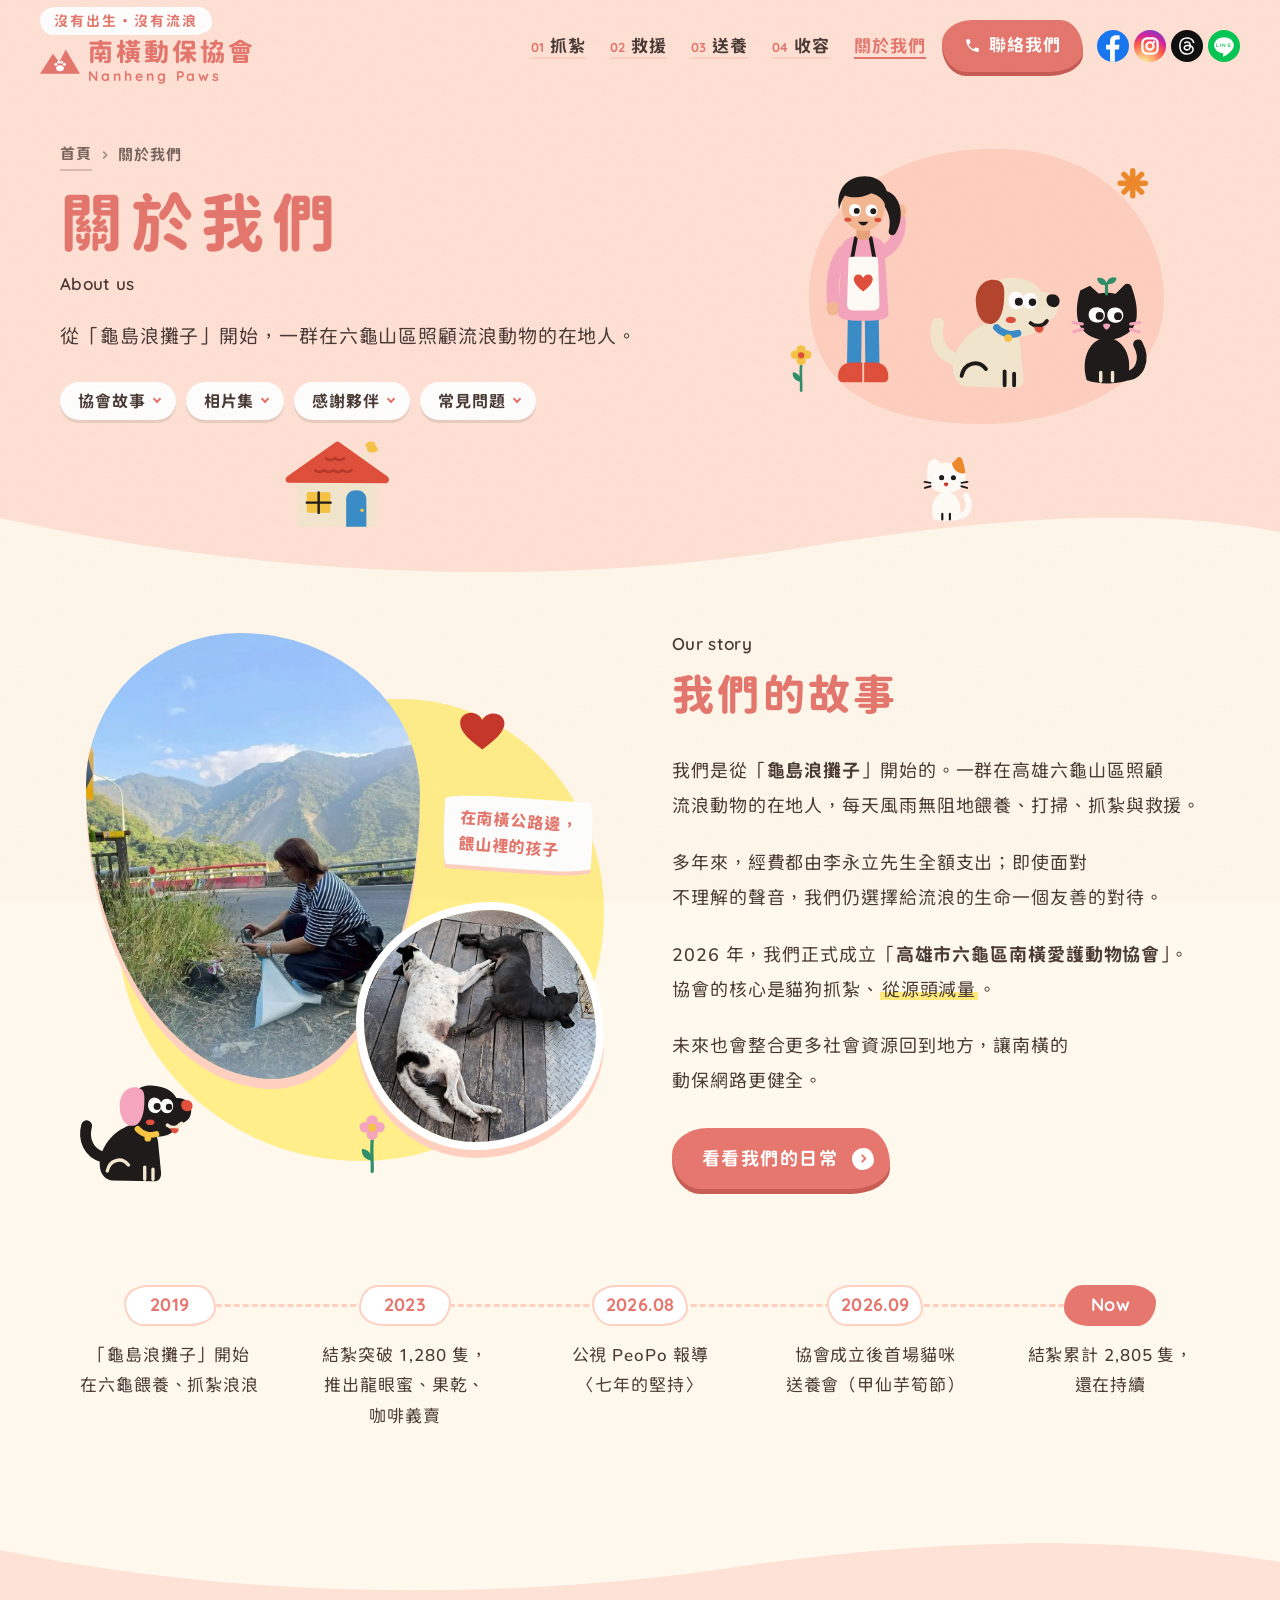
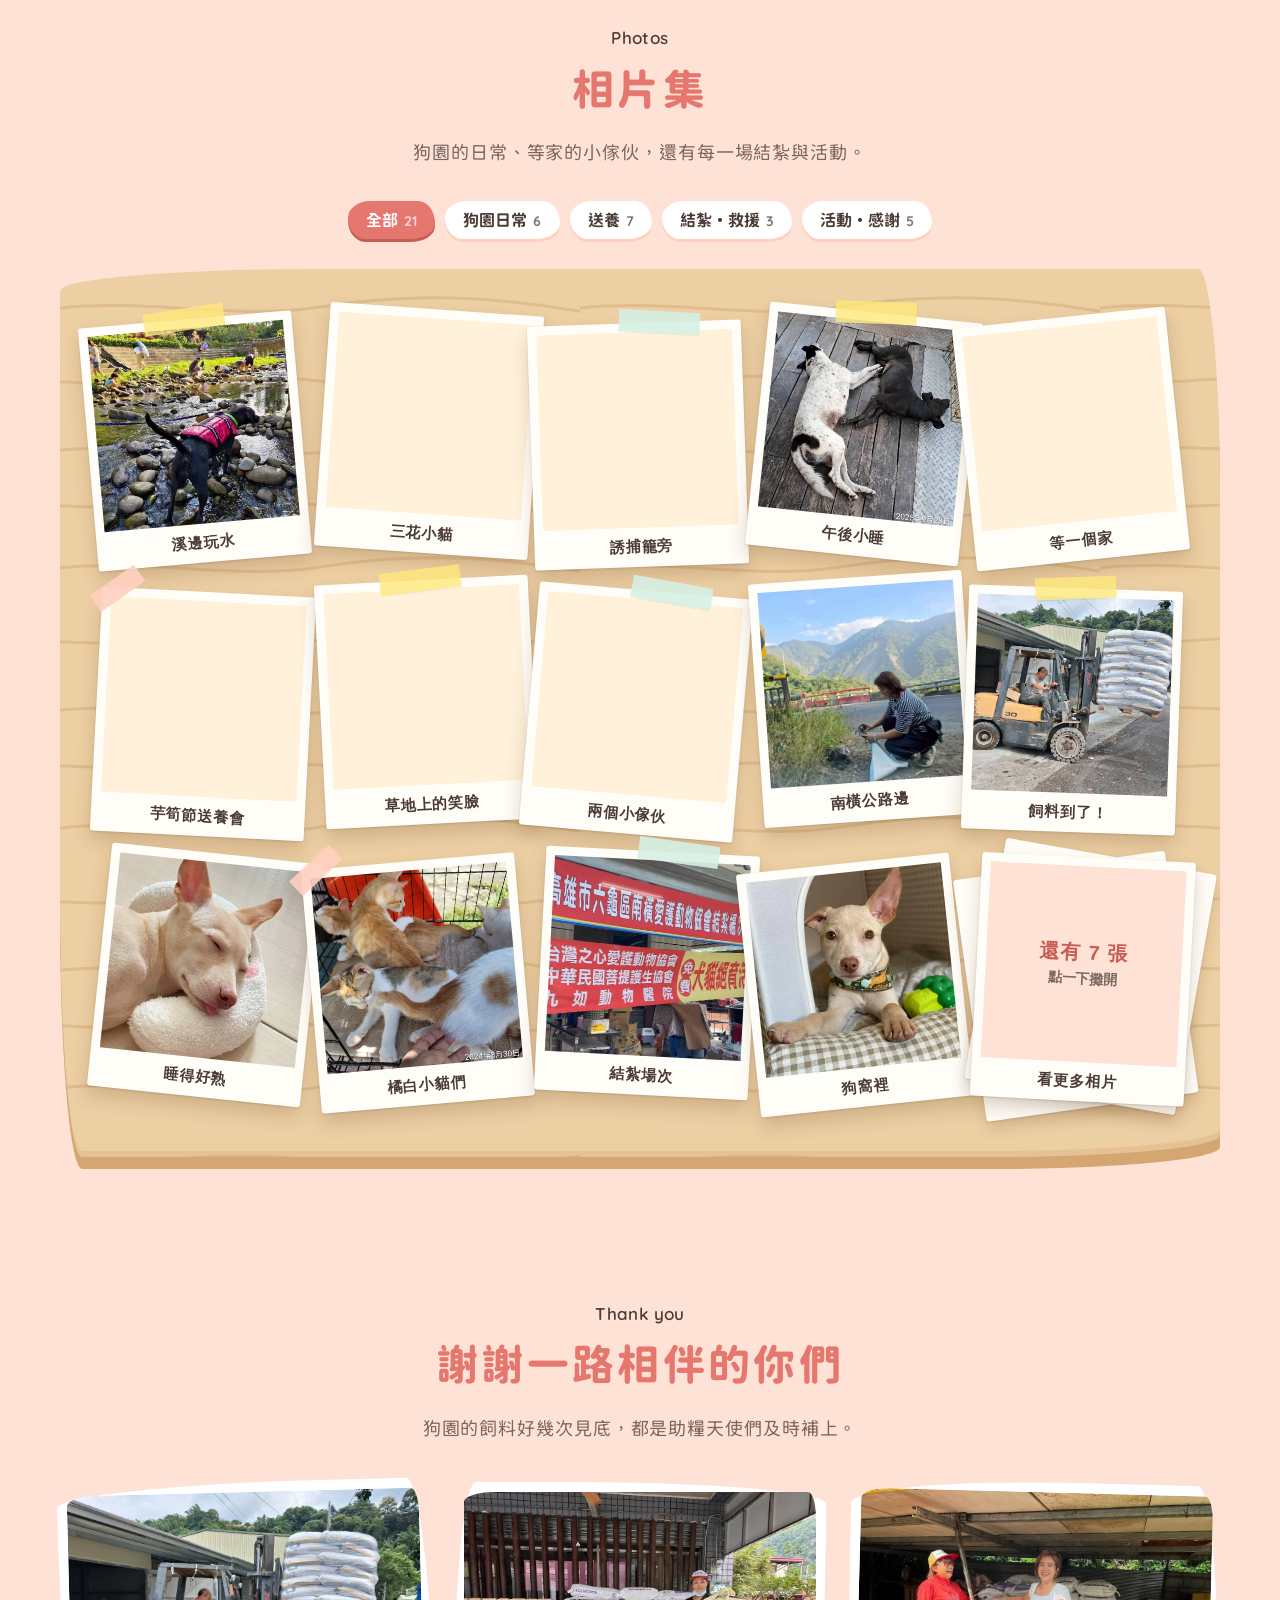
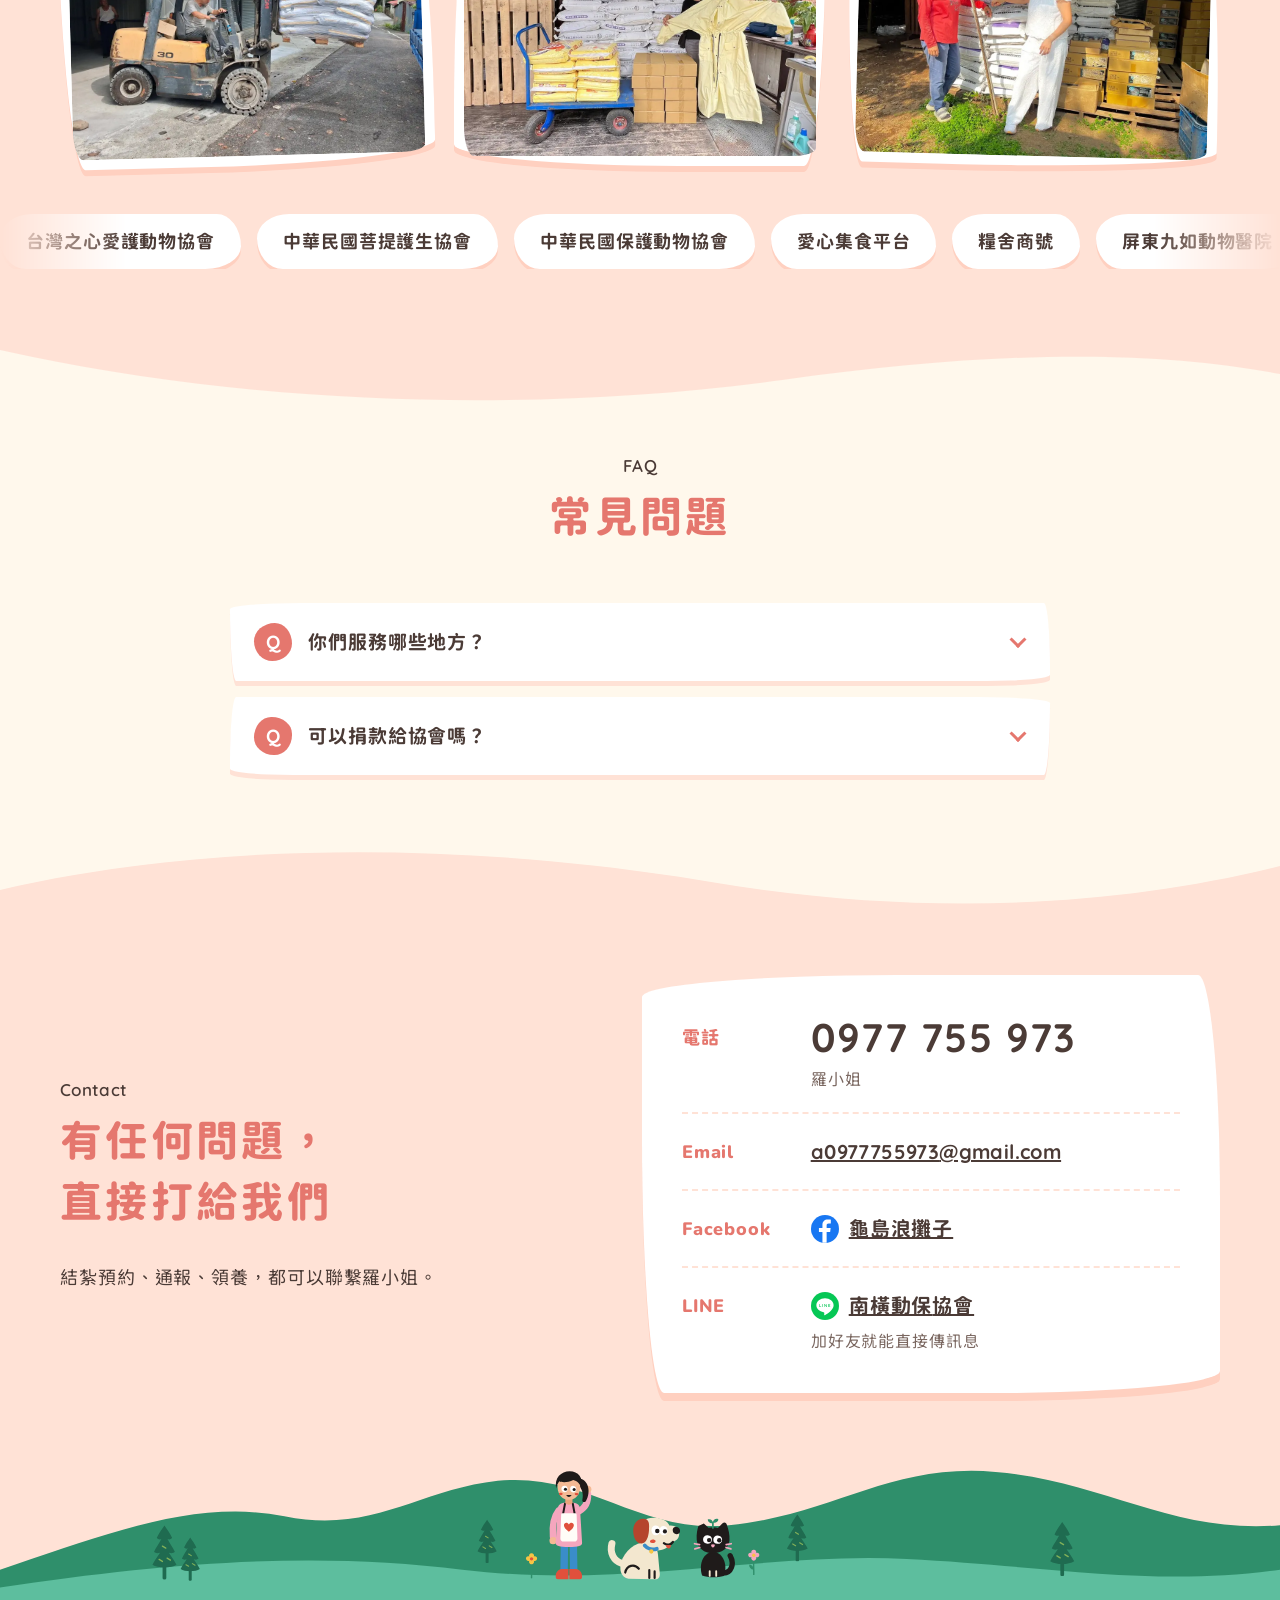
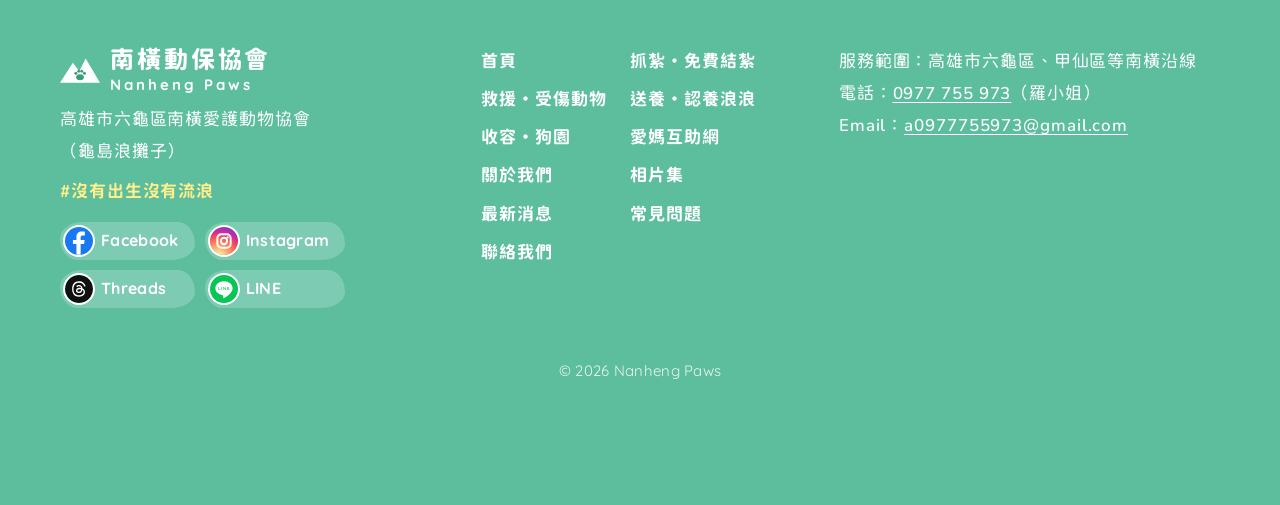
==== about/index.html @ a2ba8333 "拆成首頁＋五個分頁，照四大主軸整理 - 導覽列改成：抓紮／救援／送養／收容／關於我們 - 首頁只放總覽：大標、成果數字、四大主軸（每張卡直接進分頁）、最新消息 - 抓紮頁：怎麼抓紮流程、免費結紮、愛媽" ====
<!doctype html>
<html lang="zh-Hant-TW">
<head>
  <meta charset="utf-8">
  <meta name="viewport" content="width=device-width, initial-scale=1">
  <title>關於我們｜南橫動保協會 Nanheng Paws</title>
  <meta name="description" content="從「龜島浪攤子」開始，一群在高雄六龜山區照顧流浪動物的在地人，2026 年成立高雄市六龜區南橫愛護動物協會。">
  <link rel="canonical" href="https://nanhengpaws.org/about/">
  <meta property="og:title" content="關於我們｜南橫動保協會">
  <meta property="og:description" content="從「龜島浪攤子」開始，一群在高雄六龜山區照顧流浪動物的在地人，2026 年成立高雄市六龜區南橫愛護動物協會。">
  <meta property="og:url" content="https://nanhengpaws.org/about/">
  <meta property="og:type" content="website">
  <meta property="og:site_name" content="南橫動保協會 Nanheng Paws">
  <meta name="theme-color" content="#FFF8EC">
  
<!-- @shared:head -->
  <link rel="icon" href="data:image/svg+xml,%3Csvg xmlns='http://www.w3.org/2000/svg' viewBox='0 0 64 64'%3E%3Crect width='64' height='64' rx='18' fill='%23FFF8EC'/%3E%3Cpath d='M6 50 L24 20 L33 33 L42 14 L58 50Z' fill='%23E5776E'/%3E%3Cg fill='%23fff'%3E%3Cellipse cx='32' cy='42' rx='6' ry='4.6'/%3E%3Ccircle cx='25.5' cy='35.5' r='2.4'/%3E%3Ccircle cx='30' cy='32.5' r='2.4'/%3E%3Ccircle cx='34.6' cy='32.5' r='2.4'/%3E%3Ccircle cx='38.8' cy='35.5' r='2.4'/%3E%3C/g%3E%3C/svg%3E">
  <link rel="preconnect" href="https://fonts.googleapis.com">
  <link rel="preconnect" href="https://fonts.gstatic.com" crossorigin>
  <link href="https://fonts.googleapis.com/css2?family=Chiron+GoRound+TC:wght@400;500;700;800&family=Quicksand:wght@500;600;700&display=swap" rel="stylesheet">
  <link rel="stylesheet" href="/css/style.css?v=46">
  <noscript><style>.reveal{opacity:1!important;transform:none!important}.float-cta{transform:none!important;opacity:1!important;pointer-events:auto!important}</style></noscript>
<!-- /@shared:head -->
</head>
<body>
<!-- @shared:top -->
<!-- 手機「系統字體放大」偵測：Android 的 LINE／FB 內建瀏覽器會把所有文字放大。
     這裡量出倍率存進 --tz，讓 logo、浮動按鈕這類固定尺寸的元件不被撐破（用法見 css/style.css）。 -->
<script>
(function(){try{var d=document,p=d.createElement('div');p.style.cssText='position:absolute;left:-999px;top:0;visibility:hidden;font:100px/1 sans-serif;white-space:nowrap';p.textContent='M';d.body.appendChild(p);var z=Math.max(p.offsetHeight,parseFloat(getComputedStyle(p).fontSize)||0)/100;d.body.removeChild(p);if(z>1.03||z<.97)d.documentElement.style.setProperty('--tz',z.toFixed(3));}catch(e){}})();
</script>
<a class="skip-link" href="#main">跳到主要內容</a>

<!-- ============ SVG 插畫零件庫（全站共用） ============
     畫法：無描邊的手繪色塊＋白底黑瞳大眼睛＋黑色麥克筆線條（class="k"）。
     class="a-*" 是待機動畫（搖尾巴、眨眼、東張西望…），定義在 css/style.css。
     顏色用 CSS 變數換：--fur 毛色、--ear 耳朵、--shirt 上衣、--k 線條色… -->
<svg class="sprite" aria-hidden="true" focusable="false">
  <defs>

    <!-- ===== 狗頭（坐、站、趴共用） ===== -->
    <g id="dh">
      <path d="M44 20 C 43 10.5, 50.5 5, 61 6 C 69 6.6, 75.5 9.5, 78.5 15.5 C 85 15, 90.5 19, 90 26 C 89.6 32, 85 35.5, 80 35 C 78.5 41.5, 71.5 46, 62 45.5 C 51 45, 45 39.5, 44 30 Z" fill="var(--fur,#F3E7CF)"/>
      <path d="M62 6 C 69 6.6, 75.5 9.5, 78.5 15.5 C 76.6 22, 68 23, 64 17.6 C 61.4 14, 61 9, 62 6 Z" fill="var(--patch,transparent)"/>
      <path d="M84 17.4 C 88 16, 91.6 18.6, 91 22.4 C 90.5 25.6, 87 26.6, 84.4 25 C 81.8 23.4, 81.4 18.6, 84 17.4 Z" fill="var(--nose,#1F1B1A)"/>
      <path class="k" d="M71.5 36.5 C 75 39.5, 80.5 38.5, 82.5 35"/>
      <path d="M55.5 33 C 57.5 31.6, 61 32, 61.6 34 C 62 36, 58.6 37, 56.4 36.2 C 54.6 35.6, 54.4 33.8, 55.5 33 Z" fill="var(--cheek,#E0503C)"/>
      <path class="a-ear" style="transform-origin:49px 10px" d="M49 7.6 C 41 5.6, 34.4 12, 34.6 22 C 34.8 30.6, 38.6 37.6, 45 37 C 50.4 36.4, 53 29.6, 53.6 21.4 C 54 14.6, 54.4 9, 49 7.6 Z" fill="var(--ear,#B5452D)"/>
    </g>
    <g id="dh-eyes">
      <g class="a-blink" style="transform-origin:66.6px 21.4px">
        <path d="M56.6 21 C 56.6 17.4, 59 15, 62 15.2 C 65 15.4, 67.2 18, 67 21.6 C 66.8 25, 64.6 27.4, 61.6 27.2 C 58.6 27, 56.6 24.4, 56.6 21 Z" fill="#fff"/>
        <path d="M66.2 21.4 C 66.2 18, 68.6 15.8, 71.4 16 C 74.2 16.2, 76.2 18.6, 76 22 C 75.8 25.2, 73.8 27.4, 71 27.2 C 68.2 27, 66.2 24.6, 66.2 21.4 Z" fill="#fff"/>
        <g class="a-look">
          <circle cx="63.6" cy="22" r="2.7" fill="#1F1B1A"/>
          <circle cx="72.8" cy="22.4" r="2.5" fill="#1F1B1A"/>
        </g>
      </g>
    </g>
    <path id="dh-tongue" class="a-pant" style="transform-origin:77px 38.6px" d="M74 38.8 C 74 43.8, 80 44.6, 80.4 39.2 Z" fill="var(--tongue,#E0503C)"/>

    <!-- 坐著的狗（面向右） -->
    <symbol id="dog" viewBox="0 0 92 82">
      <path class="a-wag" style="transform-origin:21px 61px" d="M21 61 C 11 58, 6 48, 9 37" fill="none" stroke="var(--fur,#F3E7CF)" stroke-width="8.4" stroke-linecap="round"/>
      <path d="M50 35 C 37 36, 24 46, 20 60 C 17.6 69, 20 78.4, 29 79.4 L 61 80 C 65 80, 67 77.4, 66.6 73 L 64.4 50 C 63.6 42, 58 35, 50 35 Z" fill="var(--fur,#F3E7CF)"/>
      <path d="M30 44 C 38 41, 45 45, 44 52 C 43 58, 35 59, 30 55 C 26.6 52, 27 46, 30 44 Z" fill="var(--spot,transparent)"/>
      <path class="k" d="M25 72 C 26.6 63.4, 36 60.6, 41.4 67.4 M54 69 V 78.4 M60.4 70.6 V 78.4"/>
      <g class="a-nod" style="transform-origin:54px 40px">
        <use href="#dh"/><use href="#dh-eyes"/><use href="#dh-tongue"/>
      </g>
      <path d="M48.5 39.5 C 52 43.6, 58 45, 63 43.4" fill="none" stroke="var(--collar,#3A8DC9)" stroke-width="4.6" stroke-linecap="round"/>
      <circle cx="56.4" cy="46.6" r="2.6" fill="#F6C445"/>
    </symbol>

    <!-- 站著的狗（面向右） -->
    <symbol id="dog-stand" viewBox="0 0 108 78">
      <path class="a-wag" style="transform-origin:19px 37px" d="M19 37 C 10 33, 6 22, 10 12" fill="none" stroke="var(--fur,#F3E7CF)" stroke-width="8.4" stroke-linecap="round"/>
      <path d="M28 46 L 26.6 71 C 26.6 76, 36 76, 36 71 L 37 48 Z M63 46 L 64 71 C 64 76, 73.4 76, 73.4 71 L 72 46 Z" fill="var(--fur2,#E0CFAE)"/>
      <path d="M16 37 C 16 29, 26 25.6, 40 26.6 C 52 27.4, 62 25, 70 28 C 77.4 31, 77 44, 71 49 C 60 54.6, 30 54.6, 22 50.6 C 17 47.6, 16 42, 16 37 Z" fill="var(--fur,#F3E7CF)"/>
      <path d="M19 44 C 18 54, 19.6 62, 19.6 71 C 19.6 76, 30 76, 30 71 C 30 62, 31 55, 32 49 Z M54 49 C 54 56, 55 62, 55 71 C 55 76, 65.6 76, 65.6 71 C 65.6 61, 65.6 54, 66.6 47 Z" fill="var(--fur,#F3E7CF)"/>
      <path d="M34 27.6 C 43 26, 51 29, 50 36 C 49 42, 40 43, 35.6 39 C 32 36, 31.6 30, 34 27.6 Z" fill="var(--spot,transparent)"/>
      <g transform="translate(16 -6)">
        <g class="a-nod" style="transform-origin:54px 40px">
          <use href="#dh"/><use href="#dh-eyes"/><use href="#dh-tongue"/>
        </g>
        <path d="M48.5 39.5 C 52 43.6, 58 45, 63 43.4" fill="none" stroke="var(--collar,#3A8DC9)" stroke-width="4.6" stroke-linecap="round"/>
        <circle cx="56.4" cy="46.6" r="2.6" fill="#F6C445"/>
      </g>
    </symbol>

    <!-- 趴著的狗 -->
    <symbol id="dog-lie" viewBox="0 0 110 56">
      <path class="a-wag a-wag--slow" style="transform-origin:18px 44px" d="M18 44 C 8 42, 4 32, 8 24" fill="none" stroke="var(--fur,#F3E7CF)" stroke-width="8" stroke-linecap="round"/>
      <path d="M70 30 C 58 21, 32 20, 19 30 C 11.6 36, 12 48, 19 53.4 L 96 54 C 100.6 54, 101.6 48.6, 97.6 46.6 C 90 43.6, 78 43, 70 44 Z" fill="var(--fur,#F3E7CF)"/>
      <path d="M32 25 C 41 22, 50 25, 49 32 C 48 38, 39 39, 34 35.6 C 30 33, 29.6 27, 32 25 Z" fill="var(--spot,transparent)"/>
      <path class="k" d="M20 50 C 20 41, 30 37, 37.6 42 M64 50 C 73 48.4, 84 48.6, 93 50.6"/>
      <g transform="translate(17 -3)">
        <g class="a-nod" style="transform-origin:54px 40px">
          <use href="#dh"/><use href="#dh-eyes"/>
        </g>
        <path d="M48.5 39.5 C 52 43.6, 58 45, 63 43.4" fill="none" stroke="var(--collar,#3A8DC9)" stroke-width="4.6" stroke-linecap="round"/>
      </g>
    </symbol>

    <!-- ===== 貓 ===== -->
    <!-- 坐著的貓（左耳平口＝剪耳，已結紮） -->
    <symbol id="cat" viewBox="0 0 64 84">
      <path class="a-swish" style="transform-origin:45px 75px" d="M45 76 C 58 77, 62 63, 56 52" fill="none" stroke="var(--fur,#EE8A2B)" stroke-width="7.4" stroke-linecap="round"/>
      <path d="M17 79.4 C 12.6 66, 17 49, 31 47 C 47 46.6, 53 66, 47 80 C 38 82.6, 25 82.4, 17 79.4 Z" fill="var(--fur,#EE8A2B)"/>
      <path d="M26 79.6 C 23 69, 26 58, 32 57.6 C 38 58, 41 69, 38.4 80 C 34 81, 30 80.8, 26 79.6 Z" fill="var(--chest,transparent)"/>
      <path class="k" d="M27.6 73.4 V 80 M36.6 73.4 V 80"/>
      <path d="M9.6 30 C 9 22, 10.6 15, 12 11 L 19.4 7.4 L 26 13.4 C 30 12.4, 35 12.4, 39 13.6 L 45.4 7 C 47.6 5, 51 6, 51.4 9.4 C 53.6 15.6, 55.6 22.6, 55 31 C 54 42, 44 48.6, 32 48.6 C 20 48.6, 10.6 41.6, 9.6 30 Z" fill="var(--fur,#EE8A2B)"/>
      <path d="M39 13.6 L 45.4 7 C 47.6 5, 51 6, 51.4 9.4 C 53 14, 54.6 19, 55 25 C 48 27, 40.6 21.6, 39 13.6 Z" fill="var(--patch,transparent)"/>
      <path d="M24 14.4 v4.6 M32 13 v5.6 M40 14.4 v4.6" fill="none" stroke="var(--stripe,transparent)" stroke-width="2.6" stroke-linecap="round"/>
      <g style="opacity:var(--sprout,0)">
        <path d="M32 13.6 V 6" fill="none" stroke="#2F8F6B" stroke-width="2.4" stroke-linecap="round"/>
        <path d="M32 7 C 28 7.6, 24.6 5, 25 1.6 C 29 .6, 32 3, 32 7 Z M32 6 C 35.6 7, 39.6 5, 39.6 1.4 C 35.6 0, 32.4 2.4, 32 6 Z" fill="#2F8F6B"/>
      </g>
      <g class="a-blink" style="transform-origin:32px 29.8px">
        <path d="M18.4 29.6 C 18.4 26, 21 23.6, 24.8 23.8 C 28.4 24, 31 26.6, 30.8 30 C 30.6 33.4, 28 35.6, 24.4 35.4 C 20.8 35.2, 18.4 33, 18.4 29.6 Z" fill="#fff"/>
        <path d="M32.6 29.8 C 32.6 26.2, 35.2 23.8, 38.8 24 C 42.4 24.2, 45 26.8, 44.8 30.2 C 44.6 33.6, 42 35.8, 38.4 35.6 C 34.8 35.4, 32.6 33.2, 32.6 29.8 Z" fill="#fff"/>
        <g class="a-look">
          <circle cx="26.8" cy="30.4" r="3" fill="#1F1B1A"/>
          <circle cx="40.8" cy="30.6" r="3" fill="#1F1B1A"/>
        </g>
      </g>
      <path d="M29.4 37 C 31 36, 33.4 36, 34.8 37 C 34.8 39, 33.2 40.8, 32 40.8 C 30.8 40.8, 29.4 39, 29.4 37 Z" fill="var(--nose,#C7362B)"/>
      <path d="M13.6 36.6 L 6.6 35.4 M13.8 40.6 L 7 42.6 M50.4 36.6 L 57.4 35.4 M50.2 40.6 L 57 42.6" fill="none" stroke="var(--wh,#1F1B1A)" stroke-width="2.3" stroke-linecap="round"/>
    </symbol>

    <!-- 母雞蹲的貓（睡著） -->
    <symbol id="cat-loaf" viewBox="0 0 84 52">
      <path class="a-swish" style="transform-origin:14px 45px" d="M14 46 C 4 46, 2 36, 9 32" fill="none" stroke="var(--fur,#7FA7C4)" stroke-width="6.6" stroke-linecap="round"/>
      <path class="a-breathe" style="transform-origin:38px 50px" d="M8 49.6 C 5.6 33, 20 20.6, 40 20.6 C 55 20.6, 66 30, 66.6 49.6 C 48 51.6, 26 51.6, 8 49.6 Z" fill="var(--fur,#7FA7C4)"/>
      <path d="M24 26 C 26 30, 26 34, 24.6 37 M34 23.6 C 36 27.6, 36 31.6, 34.6 34.6" fill="none" stroke="var(--stripe,transparent)" stroke-width="3" stroke-linecap="round"/>
      <path d="M48 26 C 47.6 20, 49 14, 50 10 L 51.6 5.6 C 52 4, 54 3.6, 55 5 L 59.6 11 C 61.6 10.6, 63.6 10.6, 65.6 11 L 70.4 4.6 C 71.4 3.2, 73.6 3.8, 73.8 5.6 L 75 11 C 76.6 15, 77 20, 76.6 26 C 76 34, 70 39, 62 39 C 54 39, 48.4 34, 48 26 Z" fill="var(--fur,#7FA7C4)"/>
      <path class="k" d="M54.4 24.6 q2.6 2.6 5.2 0 M64.6 24.6 q2.6 2.6 5.2 0" stroke-width="2.2"/>
      <path d="M60.2 28.6 C 61.2 28, 62.8 28, 63.8 28.6 C 63.8 30, 62.8 31.2, 62 31.2 C 61.2 31.2, 60.2 30, 60.2 28.6 Z" fill="var(--nose,#C7362B)"/>
      <path d="M52 29.4 L 46.4 28.6 M52.2 32.4 L 46.8 34 M72 29.4 L 77.6 28.6 M71.8 32.4 L 77.2 34" fill="none" stroke="var(--wh,#1F1B1A)" stroke-width="2" stroke-linecap="round"/>
    </symbol>

    <!-- ===== 人物零件 ===== -->
    <g id="p-legs">
      <path d="M21.6 96 L 21 131 L 30.6 131 L 31 96 Z M33 96 L 33.4 131 L 43 131 L 42.4 96 Z" fill="var(--pants,#2F8F6B)"/>
      <path d="M15 139 C 15 133, 19 129.6, 24 129.6 L 31.4 129.6 L 31.4 143 L 18 143 C 15.6 143, 15 141, 15 139 Z M49 139 C 49 133, 45 129.6, 40 129.6 L 32.6 129.6 L 32.6 143 L 46 143 C 48.4 143, 49 141, 49 139 Z" fill="var(--shoe,#E0503C)"/>
    </g>
    <g id="p-torso">
      <path d="M17.6 53 C 17.6 46.6, 22 43.6, 32 43.6 C 42 43.6, 46.4 46.6, 46.4 53 L 49 96 C 49.4 100, 44 101.4, 32 101.4 C 20 101.4, 14.6 100, 15 96 Z" fill="var(--shirt,#3A8DC9)"/>
      <path d="M17.6 62 H 46.4 M17 72 H 47 M16.4 82 H 47.6 M16 92 H 48" fill="none" stroke="var(--stripe,transparent)" stroke-width="3.4"/>
      <g style="opacity:var(--apron-o,1)">
        <path class="k" d="M24.6 58.4 L 27 45.4 M39.4 58.4 L 37 45.4" stroke-width="2"/>
        <path d="M22 60 C 22 58.6, 23 58, 24.4 58 L 39.6 58 C 41 58, 42 58.6, 42 60 L 43 90 C 43 93, 41.4 94.4, 38.6 94.4 L 25.4 94.4 C 22.6 94.4, 21 93, 21 90 Z" fill="var(--apron,#FFFDF8)"/>
        <path d="M32 81.6 C 28 78.6, 25.6 76, 25.6 73.2 C 25.6 69.6, 30.4 68.8, 32 72.4 C 33.6 68.8, 38.4 69.6, 38.4 73.2 C 38.4 76, 36 78.6, 32 81.6 Z" fill="var(--apron-mark,#E0503C)"/>
      </g>
    </g>
    <g id="p-arm-l">
      <path d="M18.6 54.6 C 12 63, 10.6 76, 11.6 88" fill="none" stroke="var(--shirt,#3A8DC9)" stroke-width="8.4" stroke-linecap="round"/>
      <circle cx="11.6" cy="93.2" r="4.6" fill="var(--skin,#F4B994)"/>
    </g>
    <g id="p-arm-r">
      <path d="M45.4 54.6 C 52 63, 53.4 76, 52.4 88" fill="none" stroke="var(--shirt,#3A8DC9)" stroke-width="8.4" stroke-linecap="round"/>
      <circle cx="52.4" cy="93.2" r="4.6" fill="var(--skin,#F4B994)"/>
    </g>
    <g id="p-head">
      <path style="opacity:var(--pony,0)" d="M45 13 C 57 14, 61 30, 54 42 C 52 45, 48.4 43, 49.4 40 C 51 33, 49 26, 44 21 Z" fill="var(--hair,#1F1B1A)"/>
      <path style="opacity:var(--bun,0)" d="M26.6 3 C 26.6 -1, 30 -3.4, 33.4 -3 C 37 -2.6, 39.4 0, 39 3.6 C 38.6 7, 35.4 8.6, 32 8.2 C 28.8 7.8, 26.6 6, 26.6 3 Z" fill="var(--hair,#1F1B1A)"/>
      <path d="M27.4 36 h9.2 v9 c-3 2.4 -6.2 2.4 -9.2 0 Z" fill="var(--skin2,#E9A47C)"/>
      <path d="M17.4 24.6 C 17 14.6, 23.4 8.4, 32 8.4 C 40.6 8.4, 47 14.6, 46.6 24.6 C 46.2 34, 40 40.6, 32 40.6 C 24 40.6, 17.8 34, 17.4 24.6 Z" fill="var(--skin,#F4B994)"/>
      <path d="M15.6 26 C 13 12, 22 3.6, 33 3.6 C 44 3.6, 51 11.6, 48.4 26 C 46.4 19.6, 42.6 16.4, 37.6 15 C 31 18.4, 23 18.4, 19.6 16.6 C 17.6 19.4, 16.4 22.6, 15.6 26 Z" fill="var(--hair,#1F1B1A)"/>
      <g style="opacity:var(--hat-o,0)">
        <path d="M18.4 15.6 C 19 6, 25.6 1.6, 32 1.6 C 38.4 1.6, 45 6, 45.6 15.6 Z" fill="var(--hat,#F6C445)"/>
        <path d="M10.6 17 C 18 12.4, 46 12.4, 53.4 17 C 55.6 18.8, 53 21.4, 49.6 20.4 C 40 17.4, 24 17.4, 14.4 20.4 C 11 21.4, 8.4 18.8, 10.6 17 Z" fill="var(--hat,#F6C445)"/>
        <path d="M19 12.6 C 27 10.6, 37 10.6, 45 12.6" fill="none" stroke="var(--hatband,#E0503C)" stroke-width="2.6" stroke-linecap="round"/>
      </g>
    </g>
    <g id="p-eyes">
      <g class="a-blink" style="transform-origin:32px 26.6px">
        <path d="M22.4 26.4 C 22.4 23.8, 24.2 22.2, 26.6 22.4 C 29 22.6, 30.6 24.4, 30.4 27 C 30.2 29.4, 28.6 31, 26.2 30.8 C 23.8 30.6, 22.4 28.8, 22.4 26.4 Z" fill="#fff"/>
        <path d="M33.6 26.6 C 33.6 24, 35.4 22.4, 37.8 22.6 C 40.2 22.8, 41.8 24.6, 41.6 27.2 C 41.4 29.6, 39.8 31.2, 37.4 31 C 35 30.8, 33.6 29, 33.6 26.6 Z" fill="#fff"/>
        <g class="a-look">
          <circle cx="27.6" cy="27" r="2" fill="#1F1B1A"/>
          <circle cx="38.8" cy="27.2" r="2" fill="#1F1B1A"/>
        </g>
      </g>
      <path d="M19.6 32 C 21 31, 23.6 31.4, 24 32.8 C 24.2 34.2, 21.8 34.8, 20.2 34.2 C 19 33.8, 18.8 32.6, 19.6 32 Z M40 32.2 C 41.4 31.2, 44 31.6, 44.4 33 C 44.6 34.4, 42.2 35, 40.6 34.4 C 39.4 34, 39.2 32.8, 40 32.2 Z" fill="var(--cheek,#E0503C)"/>
    </g>
    <g id="p-face">
      <use href="#p-eyes"/>
      <path class="k" d="M29.8 35.8 q2.2 1.5 4.4 0" stroke-width="1.6"/>
    </g>
    <g id="p-face-happy">
      <use href="#p-eyes"/>
      <path d="M28.4 34.4 q3.6 5 7.2 0 Z" fill="#1F1B1A"/>
    </g>

    <!-- 站著的人 -->
    <symbol id="person" viewBox="0 0 64 150">
      <use href="#p-arm-l"/><use href="#p-arm-r"/>
      <use href="#p-legs"/><use href="#p-torso"/><use href="#p-head"/><use href="#p-face"/>
    </symbol>

    <!-- 揮手的人 -->
    <symbol id="person-wave" viewBox="0 0 64 150">
      <use href="#p-arm-l"/>
      <g class="a-wave" style="transform-origin:45.4px 55px">
        <path d="M45.4 55 C 53 51, 57 43, 56.6 33" fill="none" stroke="var(--shirt,#3A8DC9)" stroke-width="8.4" stroke-linecap="round"/>
        <circle cx="56.4" cy="27" r="4.6" fill="var(--skin,#F4B994)"/>
      </g>
      <use href="#p-legs"/><use href="#p-torso"/><use href="#p-head"/><use href="#p-face-happy"/>
    </symbol>

    <!-- 抱著毛孩的人：先畫身體，放上毛孩，再疊 #arms-front -->
    <symbol id="person-hold" viewBox="0 0 64 150">
      <use href="#p-legs"/><use href="#p-torso"/><use href="#p-head"/><use href="#p-face-happy"/>
    </symbol>
    <symbol id="arms-front" viewBox="0 0 64 150">
      <path d="M18.6 55 C 8 66, 10 80, 27 82.6 M45.4 55 C 56 66, 54 80, 37 82.6" fill="none" stroke="var(--shirt,#3A8DC9)" stroke-width="8.4" stroke-linecap="round"/>
      <circle cx="29.4" cy="82.8" r="4.6" fill="var(--skin,#F4B994)"/>
      <circle cx="34.6" cy="82.6" r="4.6" fill="var(--skin,#F4B994)"/>
    </symbol>

    <!-- 蹲著餵食的人（面向右） -->
    <symbol id="person-squat" viewBox="0 0 92 112">
      <path d="M49 51 C 54 57, 58 62, 59.6 67" fill="none" stroke="var(--shirt2,#2E76AC)" stroke-width="8" stroke-linecap="round"/>
      <circle cx="60" cy="71" r="4.2" fill="var(--skin2,#E9A47C)"/>
      <path d="M31 86 L 58 72 L 42 96" fill="none" stroke="var(--pants2,#26775A)" stroke-width="12" stroke-linecap="round" stroke-linejoin="round"/>
      <path d="M32 93 L 44.6 93 L 44.6 98.4 C 50 98.8, 53.2 101, 53.2 104 L 32 104 Z" fill="var(--shoe2,#C7362B)"/>
      <path d="M17 86 C 14 72, 26 52, 40 42 C 46 38, 56 40, 58 46 C 60 56, 50 70, 42 90 C 36 96, 22 96, 17 86 Z" fill="var(--shirt,#3A8DC9)"/>
      <path d="M25.6 73.6 q7.6 1.4 14.6 7 M30.6 63.2 q7.6 1.4 14.6 7 M36.2 52.8 q7.4 1.4 14.2 7" fill="none" stroke="var(--stripe,#FFFDF8)" stroke-width="3" stroke-linecap="round"/>
      <path d="M16 88 C 15 80, 24 76.4, 32 79.4 C 38 82, 38 92, 32 96 C 24 99, 17 96, 16 88 Z" fill="var(--pants,#2F8F6B)"/>
      <path d="M28 88 L 62 74 L 43 98" fill="none" stroke="var(--pants,#2F8F6B)" stroke-width="12.4" stroke-linecap="round" stroke-linejoin="round"/>
      <path d="M36 95.4 L 49.6 95.4 L 49.6 101 C 56 101.4, 59.6 104, 59.6 108 L 36 108 Z" fill="var(--shoe,#E0503C)"/>
      <g class="a-reach" style="transform-origin:47px 50px">
        <path d="M47 50 C 51 54, 56 59, 61 62" fill="none" stroke="var(--shirt,#3A8DC9)" stroke-width="8.4" stroke-linecap="round"/>
        <path d="M62.6 63 C 68 65.6, 74 68, 80 70" fill="none" stroke="var(--skin,#F4B994)" stroke-width="6.4" stroke-linecap="round"/>
        <circle cx="82.6" cy="70.8" r="4.6" fill="var(--skin,#F4B994)"/>
        <circle cx="87" cy="68.2" r="2.5" fill="#8A4B2A"/>
      </g>
      <path class="a-sway" style="transform-origin:42px 22px" d="M42 20 C 32 20, 27 31, 31 41 C 32.6 44.6, 37 43, 36 39.4 C 34.8 34, 38 29, 44 27 Z" fill="var(--hair,#1F1B1A)"/>
      <path d="M48 37 L 46.6 47 L 57 48 L 57.6 39 Z" fill="var(--skin2,#E9A47C)"/>
      <path d="M40 25 C 40 16, 46.4 10.4, 54 10.4 C 62 10.4, 68 16.4, 68 25 C 68 34, 62 40, 54 40 C 46 40, 40 34, 40 25 Z" fill="var(--skin,#F4B994)"/>
      <path d="M38.4 27 C 35.6 13, 45 5.4, 55.4 5.4 C 64.4 5.4, 70 12, 69 20.4 C 65 16, 60 14.4, 54.4 15 C 51.6 20, 47.6 24, 44.4 25 C 44.4 29.6, 43.6 33, 41.6 36 C 39.4 34, 38.6 30.6, 38.4 27 Z" fill="var(--hair,#1F1B1A)"/>
      <g class="a-blink" style="transform-origin:60px 25.4px">
        <path d="M52.8 25.2 C 52.8 22.6, 54.6 21, 57 21.2 C 59.4 21.4, 61 23.2, 60.8 25.8 C 60.6 28.2, 59 29.8, 56.6 29.6 C 54.2 29.4, 52.8 27.6, 52.8 25.2 Z" fill="#fff"/>
        <path d="M61 25 C 61 22.6, 62.6 21.2, 64.8 21.4 C 67 21.6, 68.4 23.2, 68.2 25.6 C 68 27.8, 66.6 29.2, 64.4 29 C 62.2 28.8, 61 27.2, 61 25 Z" fill="#fff"/>
        <g class="a-look">
          <circle cx="58.2" cy="25.8" r="2" fill="#1F1B1A"/>
          <circle cx="65.8" cy="25.6" r="1.9" fill="#1F1B1A"/>
        </g>
      </g>
      <path class="k" d="M59.6 35 q2 1.3 4 -.3" stroke-width="1.6"/>
      <path d="M50.6 31 C 52 30, 54.6 30.4, 55 31.8 C 55.2 33.2, 52.8 33.8, 51.2 33.2 C 50 32.8, 49.8 31.6, 50.6 31 Z" fill="var(--cheek,#E0503C)"/>
    </symbol>

    <!-- ===== 場景零件 ===== -->
    <symbol id="bowl" viewBox="0 0 40 20">
      <path d="M6 6.4 C 9 2.4, 14 1.4, 20 1.6 C 26 1.4, 31 2.4, 34 6.4 Z" fill="#8A4B2A"/>
      <path d="M3.6 6.4 C 3.4 5.4, 4.2 4.8, 5.2 4.8 L 34.8 5 C 35.8 5, 36.6 5.6, 36.4 6.6 C 35.6 11.6, 33.6 16, 31 18.4 L 9 18.2 C 6.4 16, 4.4 11.6, 3.6 6.4 Z" fill="var(--bowl,#E0503C)"/>
      <path d="M11 12 h6 M22 12 h7" fill="none" stroke="#FFFDF8" stroke-width="2.4" stroke-linecap="round"/>
    </symbol>

    <symbol id="tree" viewBox="0 0 56 96">
      <path d="M27.6 54 C 28 68, 27 82, 26 94" fill="none" stroke="var(--trunk,#6B3F2A)" stroke-width="6.4" stroke-linecap="round"/>
      <path d="M27.6 77 L 35.6 67.4" fill="none" stroke="var(--trunk,#6B3F2A)" stroke-width="3.6" stroke-linecap="round"/>
      <g class="a-sway" style="transform-origin:28px 58px">
        <path d="M27 58 C 13 60, 3 49, 7 37 C 3 25, 12 13, 24 15 C 30 5, 47 6, 50 19 C 58 27, 55 43, 45 47 C 43 55, 33 60, 27 58 Z" fill="var(--leaf,#9CC25B)"/>
        <circle cx="18" cy="31" r="2.6" fill="#FFFDF8"/><circle cx="36.6" cy="22" r="2.6" fill="var(--berry,#E0503C)"/><circle cx="43" cy="38" r="2.6" fill="#FFFDF8"/><circle cx="26" cy="45" r="2.6" fill="var(--berry,#E0503C)"/><circle cx="30" cy="33" r="2.2" fill="#F6C445"/>
      </g>
    </symbol>

    <symbol id="pine" viewBox="0 0 40 84">
      <path d="M20 58 V 82" fill="none" stroke="var(--trunk,#6B3F2A)" stroke-width="5.6" stroke-linecap="round"/>
      <path d="M20 3 C 24 9, 28.6 15, 31.6 22 C 29 24.6, 26.4 24, 24.6 23.4 C 28 30, 32.6 36, 35.6 42.6 C 32.6 45.6, 29.4 44.6, 26.6 44 C 30.6 50, 35 56, 38 62 C 30 67.6, 10 67.6, 2 62 C 5 56, 9.4 50, 13.4 44 C 10.6 44.6, 7.4 45.6, 4.4 42.6 C 7.4 36, 12 30, 15.4 23.4 C 13.6 24, 11 24.6, 8.4 22 C 11.4 15, 16 9, 20 3 Z" fill="var(--leaf,#2F8F6B)"/>
      <path d="M17 34 l5 3 M12 54 l5 3 M24 52 l5 3" fill="none" stroke="var(--pine-mark,#F3E7CF)" stroke-width="2" stroke-linecap="round" opacity=".8"/>
    </symbol>

    <symbol id="bush" viewBox="0 0 60 34">
      <path d="M6 32 C -2 28, 2 16, 12 16 C 12 6, 28 2, 34 10 C 42 4, 56 10, 52 20 C 60 22, 60 32, 52 32 Z" fill="var(--leaf,#2F8F6B)"/>
      <circle cx="17" cy="23" r="2.4" fill="#F5A6BE"/><circle cx="30" cy="17" r="2.4" fill="#F6C445"/><circle cx="42" cy="24" r="2.4" fill="#F5A6BE"/>
    </symbol>

    <symbol id="house" viewBox="0 0 120 100">
      <path class="puff" d="M92 7 C 96 3, 103 5, 102 10 C 106 11, 105 17, 100 16.6 C 96 18, 91 15, 93 11.6 C 90.6 10.4, 90.6 8, 92 7 Z" fill="var(--smoke,#F6C445)"/>
      <path d="M84 36 L 84.6 18 L 94 18.4 L 94 42 Z" fill="var(--wall,#F3E7CF)"/>
      <path d="M17 46 C 17 44.6, 18 44, 19.4 44 L 101 45 C 102.6 45, 103.4 46, 103.4 47.4 L 103 96 C 103 97.4, 102 98, 100.6 98 L 19 97.6 C 17.6 97.6, 16.6 96.6, 16.6 95.4 Z" fill="var(--wall,#F3E7CF)"/>
      <path d="M58 6 C 59.6 4.6, 61.6 4.6, 63 6 L 115 43 C 118 45.6, 117 50, 113 50.4 L 8 50 C 4 50, 2.6 45.6, 5.6 43 Z" fill="var(--roof,#E0503C)"/>
      <path d="M36 36 q5 4.4 10 0 q5 4.4 10 0 q5 4.4 10 0 q5 4.4 10 0 M48 23 q5 4.4 10 0 q5 4.4 10 0" fill="none" stroke="var(--roofline,#B63A2A)" stroke-width="2.6" stroke-linecap="round" stroke-linejoin="round"/>
      <path d="M27 62 C 27 60.6, 28 60, 29.4 60 L 51 60.4 C 52.4 60.4, 53 61.4, 53 62.6 L 52.6 81 C 52.6 82.4, 51.6 83, 50.4 83 L 29 82.6 C 27.6 82.6, 27 81.6, 27 80.4 Z" fill="var(--win,#F6C445)"/>
      <path class="k" d="M40 60.4 V 82.8 M27 71.6 H 53" stroke-width="2.2"/>
      <path d="M70 98 V 68 C 70 61.6, 74.6 58, 81 58 C 87.4 58, 92 61.6, 92 68 V 98 Z" fill="var(--door,#3A8DC9)"/>
      <circle cx="87.4" cy="80" r="2" fill="#F6C445"/>
    </symbol>

    <symbol id="doghouse" viewBox="0 0 80 70">
      <path d="M10.6 31 L 69.6 31.4 L 69 68 L 11 67.6 Z" fill="var(--wall,#F6C445)"/>
      <path d="M27 68 V 51 C 27 43.6, 32.6 39, 40 39 C 47.4 39, 53 43.6, 53 51 V 68 Z" fill="#1F1B1A"/>
      <path d="M38 4 C 39.2 3, 40.8 3, 42 4 L 77 30 C 79.6 32, 78.4 35.6, 75.4 35.6 L 4.6 35.2 C 1.6 35.2, .4 32, 3 30 Z" fill="var(--roof,#3A8DC9)"/>
      <g fill="#FFFDF8">
        <rect x="34" y="19" width="12" height="4.2" rx="1"/><circle cx="33.6" cy="19" r="2.5"/><circle cx="33.6" cy="23.2" r="2.5"/><circle cx="46.4" cy="19" r="2.5"/><circle cx="46.4" cy="23.2" r="2.5"/>
      </g>
    </symbol>

    <symbol id="fence" viewBox="0 0 120 44">
      <path d="M5 18 H 115 M5 32 H 115" fill="none" stroke="var(--fence,#EE8A2B)" stroke-width="5" stroke-linecap="round"/>
      <path d="M15 40 V 8 M45 40 V 6 M75 40 V 8 M105 40 V 6" fill="none" stroke="var(--fence,#EE8A2B)" stroke-width="9" stroke-linecap="round"/>
    </symbol>

    <symbol id="pin" viewBox="0 0 56 72">
      <path d="M28 69 C 22 57, 5 46, 5 28 C 5 15, 15.4 5, 28 5 C 40.6 5, 51 15, 51 28 C 51 46, 34 57, 28 69 Z" fill="var(--pinc,#E0503C)"/>
      <g fill="#FFFDF8">
        <ellipse cx="28" cy="33" rx="7.8" ry="6.2"/>
        <circle cx="18.8" cy="24.4" r="3.3"/><circle cx="24.8" cy="19.4" r="3.3"/><circle cx="31.2" cy="19.4" r="3.3"/><circle cx="37.2" cy="24.4" r="3.3"/>
      </g>
    </symbol>

    <symbol id="paw" viewBox="0 0 40 40">
      <ellipse cx="20" cy="26" rx="9" ry="7.4"/>
      <circle cx="9" cy="16" r="4"/><circle cx="16" cy="9.6" r="4"/><circle cx="24" cy="9.6" r="4"/><circle cx="31" cy="16" r="4"/>
    </symbol>

    <symbol id="flower" viewBox="0 0 30 56">
      <path d="M15 26 C 14 36, 15.4 46, 15 55" fill="none" stroke="#2F8F6B" stroke-width="3" stroke-linecap="round"/>
      <path d="M15 45 C 8 44.6, 4.4 38.6, 5.6 34 C 11.4 34.6, 15 39, 15 45 Z" fill="#2F8F6B"/>
      <g class="a-sway" style="transform-origin:15px 30px">
        <path d="M15 3 C 19 3, 21 6.6, 20 9.6 C 23.6 8, 27.6 11, 26.6 15 C 25.8 18.6, 22 19.6, 19.6 18.4 C 21.6 21.6, 19 26, 15 26 C 11 26, 8.4 21.6, 10.4 18.4 C 8 19.6, 4.2 18.6, 3.4 15 C 2.4 11, 6.4 8, 10 9.6 C 9 6.6, 11 3, 15 3 Z" fill="var(--petal,#F5A6BE)"/>
        <circle cx="15" cy="14.6" r="3.6" fill="var(--core,#F6C445)"/>
      </g>
    </symbol>

    <symbol id="grass" viewBox="0 0 30 20">
      <path d="M2 20 C 1 13, 3 8, 6 4 C 9 8, 10 12, 10.6 15 C 11.4 9, 13 4, 16 1 C 19 5, 19.6 11, 20 15 C 21 11, 23.6 7.6, 27 6 C 29 11, 28.6 16, 28 20 Z" fill="var(--leaf,#2F8F6B)"/>
    </symbol>

    <!-- 載飼料的小貨車 -->
    <symbol id="truck" viewBox="0 0 132 76">
      <path d="M12 34 C 10 26, 12 18, 15 14 C 20 11.6, 28 11.6, 33 14 C 36 18, 37 26, 35 34 Z" fill="#E0503C"/>
      <path d="M32 34 C 30 24, 32 14, 35 9 C 40 6.6, 48 6.6, 53 9 C 56 14, 57 24, 55 34 Z" fill="#F6C445"/>
      <path d="M52 34 C 50 27, 52 20, 55 16 C 60 13.6, 68 13.6, 73 16 C 76 20, 77 27, 75 34 Z" fill="#F5A6BE"/>
      <path class="k" d="M18 22 h11 M38.6 19 h11 M58.6 24 h11" stroke-width="2.2"/>
      <path d="M5 34 C 5 32.6, 6 32, 7.4 32 L 84 32.6 L 86 60 L 7 59.6 C 5.6 59.6, 4.6 58.6, 4.6 57.4 Z" fill="#F3E7CF"/>
      <path d="M86 60 V 24 C 86 20.4, 88.6 18, 92 18 L 107 18.4 C 112 18.6, 115.6 20.6, 118 25 L 126.4 39.6 C 127.6 41.6, 128 43.6, 128 45.6 V 60 Z" fill="var(--truck,#3A8DC9)"/>
      <path d="M94 24 L 106.4 24.2 C 109 24.4, 111 25.6, 112.4 28 L 118 38 L 94 38 Z" fill="#FFFDF8"/>
      <circle cx="123.6" cy="48.6" r="2.8" fill="#F6C445"/>
      <g class="a-roll" style="transform-origin:28px 62px">
        <circle cx="28" cy="62" r="10.6" fill="#1F1B1A"/><circle cx="28" cy="62" r="4.4" fill="#F3E7CF"/><circle cx="30" cy="62" r="1.3" fill="#1F1B1A"/>
      </g>
      <g class="a-roll" style="transform-origin:106px 62px">
        <circle cx="106" cy="62" r="10.6" fill="#1F1B1A"/><circle cx="106" cy="62" r="4.4" fill="#F3E7CF"/><circle cx="108" cy="62" r="1.3" fill="#1F1B1A"/>
      </g>
    </symbol>

    <!-- 飼料袋 -->
    <symbol id="bag" viewBox="0 0 44 56">
      <path d="M7 54 C 4 40, 4 20, 8 8 C 10 5, 14 6.6, 16 4.6 C 20 6.6, 24 6.6, 28 4.6 C 30 6.6, 34 5, 36 8 C 40 20, 40 40, 37 54 Z" fill="var(--bag,#EE8A2B)"/>
      <path class="k" d="M10 12.6 h24" stroke-width="2.2"/>
      <path d="M5.6 27 h32.8 c.4 4.6 .2 9.4 -.2 14 h-32.4 c-.4 -4.6 -.6 -9.4 -.2 -14 Z" fill="#FFFDF8"/>
      <g fill="var(--bagc,#1F1B1A)">
        <ellipse cx="22" cy="36.4" rx="3.4" ry="2.8"/><circle cx="17.6" cy="32.8" r="1.5"/><circle cx="20.6" cy="30.6" r="1.5"/><circle cx="23.6" cy="30.6" r="1.5"/><circle cx="26.6" cy="32.8" r="1.5"/>
      </g>
    </symbol>

    <!-- 誘捕籠：先畫 #cage-b，放進貓，再疊 #cage-f -->
    <symbol id="cage-b" viewBox="0 0 120 90">
      <path d="M8 22 C 8 18.6, 10.6 16, 14 16 L 106 16.6 C 109.4 16.6, 112 19, 112 22.4 L 111.6 78 C 111.6 81.4, 109 84, 105.6 84 L 14 83.6 C 10.6 83.6, 8 81, 8 77.6 Z" fill="var(--cage-bg,#FFFDF8)"/>
    </symbol>
    <symbol id="cage-f" viewBox="0 0 120 90">
      <path class="k" d="M25 17 V 83.4 M42 17 V 83.6 M60 17 V 83.8 M78 17 V 83.8 M95 17 V 83.8" stroke-width="2.6"/>
      <path class="k" d="M8 22 C 8 18.6, 10.6 16, 14 16 L 106 16.6 C 109.4 16.6, 112 19, 112 22.4 L 111.6 78 C 111.6 81.4, 109 84, 105.6 84 L 14 83.6 C 10.6 83.6, 8 81, 8 77.6 Z" stroke-width="3.2"/>
      <path class="k" d="M46 16 C 46 4, 74 4, 74 16" stroke-width="3.6"/>
    </symbol>

    <!-- 醫藥箱 -->
    <symbol id="med" viewBox="0 0 60 48">
      <path class="k" d="M22 12 V 8 C 22 5, 24 4, 26 4 h8 c2 0 4 1 4 4 v4" stroke-width="3"/>
      <path d="M5 18 C 5 14.6, 7.6 12, 11 12 L 49 12.4 C 52.4 12.4, 55 15, 55 18.4 L 54.6 38 C 54.6 41.4, 52 44, 48.6 44 L 11 43.6 C 7.6 43.6, 5 41, 5 37.6 Z" fill="var(--med,#FFFDF8)"/>
      <path class="a-pulse" style="transform-origin:30px 28.4px" d="M26.4 19.4 h7.2 v5.4 h5.4 v7.2 h-5.4 v5.4 h-7.2 v-5.4 h-5.4 v-7.2 h5.4 Z" fill="#E0503C"/>
    </symbol>

    <symbol id="heart" viewBox="0 0 32 28">
      <path d="M16 26 C 7 19.6, 1.4 14, 1.4 8.6 C 1.4 1.2, 12 -1, 16 6.6 C 19.6 -.4, 30.6 1.6, 30.6 8.8 C 30.6 14, 25 19.6, 16 26 Z"/>
    </symbol>

    <symbol id="cloud" viewBox="0 0 160 64">
      <path d="M22 62 C 8 62, 2 50, 8 40 C 12 32, 20 28, 28 30 C 30 16, 46 6, 62 10 C 70 2, 92 0, 104 12 C 114 6, 132 12, 132 28 C 146 26, 158 38, 152 52 C 148 60, 140 62, 132 62 Z" fill="var(--cloud,#BFDDF2)"/>
    </symbol>

    <symbol id="sun" viewBox="0 0 80 80">
      <g class="a-spin" style="transform-origin:40px 40px">
        <path d="M40 5 v9 M40 66 v9 M5 40 h9 M66 40 h9 M15 15 l6.4 6.4 M58.6 58.6 l6.4 6.4 M15 65 l6.4 -6.4 M58.6 21.4 l6.4 -6.4" fill="none" stroke="#EE8A2B" stroke-width="5.4" stroke-linecap="round"/>
      </g>
      <path d="M21 40 C 20.6 29, 29 20.6, 40.4 21 C 51 21.4, 59.4 29.6, 59 40.6 C 58.6 51.4, 50.4 59.4, 39.6 59 C 29 58.6, 21.4 50.6, 21 40 Z" fill="#F6C445"/>
      <g class="a-blink" style="transform-origin:40px 37px">
        <path d="M29 36.6 C 29 33.6, 31.2 31.6, 34 31.8 C 36.8 32, 38.8 34.2, 38.6 37.2 C 38.4 40, 36.4 42, 33.6 41.8 C 30.8 41.6, 29 39.4, 29 36.6 Z M41 37 C 41 34, 43.2 32, 46 32.2 C 48.8 32.4, 50.8 34.6, 50.6 37.6 C 50.4 40.4, 48.4 42.4, 45.6 42.2 C 42.8 42, 41 39.8, 41 37 Z" fill="#fff"/>
        <g class="a-look"><circle cx="35.2" cy="37.6" r="2.3" fill="#1F1B1A"/><circle cx="47.2" cy="38" r="2.3" fill="#1F1B1A"/></g>
      </g>
      <path class="k" d="M35.6 47 q4.4 3.6 8.8 0" stroke-width="2.2"/>
      <path d="M25.6 44 C 27 43, 29.6 43.4, 30 44.8 C 30.2 46.2, 27.8 46.8, 26.2 46.2 C 25 45.8, 24.8 44.6, 25.6 44 Z M50 44.4 C 51.4 43.4, 54 43.8, 54.4 45.2 C 54.6 46.6, 52.2 47.2, 50.6 46.6 C 49.4 46.2, 49.2 45, 50 44.4 Z" fill="#E0503C"/>
    </symbol>

    <symbol id="bird" viewBox="0 0 28 14">
      <path class="a-flap k" style="transform-origin:14px 11px" d="M2 11 q6 -11 12 -1 q6 -10 12 1" stroke-width="2.6"/>
    </symbol>

    <symbol id="butterfly" viewBox="0 0 28 22">
      <g class="a-flutter" style="transform-origin:14px 11px">
        <path d="M14 11 C 9 1, 1 2, 2 8 C 2.6 12, 8 12.6, 14 11 Z M14 11 C 9 13, 4 15, 5.6 19 C 8 21.6, 12.6 17, 14 11 Z" fill="var(--wing,#F5A6BE)"/>
        <path d="M14 11 C 19 1, 27 2, 26 8 C 25.4 12, 20 12.6, 14 11 Z M14 11 C 19 13, 24 15, 22.4 19 C 20 21.6, 15.4 17, 14 11 Z" fill="var(--wing,#F5A6BE)"/>
      </g>
      <path class="k" d="M14 6.6 v10" stroke-width="2.6"/>
    </symbol>

    <!-- 台 20 線（南橫公路）路牌 -->
    <symbol id="sign20" viewBox="0 0 36 62">
      <path class="k" d="M18 28 V 60" stroke-width="3.6"/>
      <path d="M4.6 6 C 12 3, 24 3, 31.4 6 C 32.6 16, 28 25, 18 30 C 8 25, 3.4 16, 4.6 6 Z" fill="#3A8DC9"/>
      <text x="18" y="22.4" text-anchor="middle" font-family="Quicksand, sans-serif" font-size="12.5" font-weight="700" fill="#fff">20</text>
    </symbol>

    <!-- ===== 塗鴉裝飾（顏色用 --c 換） ===== -->
    <symbol id="sparkle" viewBox="0 0 20 20">
      <path class="a-twinkle" style="transform-origin:10px 10px" d="M10 2 V 18 M2 10 H 18 M4.4 4.4 L 15.6 15.6 M15.6 4.4 L 4.4 15.6" fill="none" stroke="var(--c,#EE8A2B)" stroke-width="3.4" stroke-linecap="round"/>
    </symbol>
    <symbol id="squig" viewBox="0 0 60 24">
      <path d="M4 16 C 10 2, 18 2, 22 12 C 26 22, 34 22, 38 12 C 42 2, 50 2, 56 14" fill="none" stroke="var(--c,#F5A6BE)" stroke-width="6" stroke-linecap="round"/>
    </symbol>
    <symbol id="arc" viewBox="0 0 40 34">
      <path d="M7 29 C 4 15, 13 6, 21.6 6 C 29.6 6, 35 12.6, 34 20" fill="none" stroke="var(--c,#F5A6BE)" stroke-width="8" stroke-linecap="round"/>
    </symbol>
    <symbol id="dashes" viewBox="0 0 44 12">
      <path d="M4 7 l7 -2 M19 6 l7 -1 M34 6 l6 1" fill="none" stroke="var(--c,#3A8DC9)" stroke-width="5" stroke-linecap="round"/>
    </symbol>
    <symbol id="bang" viewBox="0 0 14 36">
      <path d="M4.6 3.4 C 6.6 2.6, 9.6 3, 11.4 4.2 L 9.2 23 C 8 23.6, 6 23.4, 4.8 22.6 Z" fill="var(--c,#2F8F6B)"/>
      <path d="M3.6 30.6 C 3.8 28.6, 5.6 27.6, 7.2 27.8 C 9 28, 10.2 29.6, 9.8 31.4 C 9.4 33.2, 7.8 34, 6.2 33.8 C 4.6 33.6, 3.4 32.4, 3.6 30.6 Z" fill="var(--c,#2F8F6B)"/>
    </symbol>
    <symbol id="zig" viewBox="0 0 44 30">
      <path d="M5 7 L 14 23 L 22 9 L 30 23 L 39 8" fill="none" stroke="var(--c,#EE8A2B)" stroke-width="6.4" stroke-linecap="round" stroke-linejoin="round"/>
    </symbol>


    <!-- ===== 「遇到受傷的動物」用的零件 ===== -->
    <!-- 手機（螢幕範圍 x6.6–33.4、y8.8–56） -->
    <symbol id="phone" viewBox="0 0 40 66">
      <path d="M3 9 C 3 4.6, 5.6 2, 10 2 L 30 2.2 C 34.4 2.2, 37 4.8, 37 9.2 L 36.8 57 C 36.8 61.4, 34.2 64, 29.8 64 L 10 63.8 C 5.6 63.8, 3 61.2, 3 56.8 Z" fill="var(--case,#2A2422)"/>
      <path d="M6.6 10.4 C 6.6 9.4, 7.4 8.8, 8.4 8.8 L 31.6 9 C 32.6 9, 33.4 9.6, 33.4 10.6 L 33.2 54.4 C 33.2 55.4, 32.4 56, 31.4 56 L 8.4 55.8 C 7.4 55.8, 6.6 55.2, 6.6 54.2 Z" fill="var(--screen,#FFFDF8)"/>
      <path d="M16 5.4 h8" fill="none" stroke="#6B5C56" stroke-width="2" stroke-linecap="round"/>
      <circle cx="20" cy="60" r="1.9" fill="#6B5C56"/>
    </symbol>
    <!-- 三角警示牌 -->
    <symbol id="hazard" viewBox="0 0 52 50">
      <path d="M22.4 5.6 C 24 2.6, 28 2.6, 29.6 5.6 L 48.4 38 C 50 41, 48 44.4, 44.6 44.4 L 7.4 44.4 C 4 44.4, 2 41, 3.6 38 Z" fill="#E0503C"/>
      <path d="M26 15.4 L 38.4 37 L 13.6 37 Z" fill="#FFFDF8"/>
      <path class="k" d="M12 48 H 40" stroke-width="3"/>
    </symbol>
    <!-- 張開的手 -->
    <symbol id="hand" viewBox="0 0 40 48">
      <path d="M9.6 27 L 9.6 13 C 9.6 10.2, 13.6 10.2, 13.6 13 L 13.6 22 L 13.6 7.4 C 13.6 4.6, 17.6 4.6, 17.6 7.4 L 17.6 21 L 17.6 5.6 C 17.6 2.8, 21.6 2.8, 21.6 5.6 L 21.6 21 L 21.6 8.6 C 21.6 5.8, 25.6 5.8, 25.6 8.6 L 25.6 27.4 L 29 22.6 C 30.8 20.2, 34.4 22, 33 24.8 L 26 37.6 C 23.8 41.6, 20.4 44, 16 44 C 12 44, 9.6 41, 9.6 37 Z" fill="var(--skin,#F4B994)"/>
    </symbol>
    <!-- 禁止符號 -->
    <symbol id="nope" viewBox="0 0 40 40">
      <circle cx="20" cy="20" r="16" fill="none" stroke="#E0503C" stroke-width="5"/>
      <path d="M8.6 8.6 L 31.4 31.4" fill="none" stroke="#E0503C" stroke-width="5" stroke-linecap="round"/>
    </symbol>
    <!-- 紙箱：先畫 #box-b，放進動物，再疊 #box-f -->
    <symbol id="box-b" viewBox="0 0 96 70">
      <path d="M20 23 L 25 3 C 25.4 1.8, 26.4 1.2, 27.6 1.2 L 72 1.6 C 73.2 1.6, 74.2 2.2, 74.6 3.4 L 80 23 Z" fill="#D49A52"/>
      <path d="M10 23 L 86 23 L 82 31 L 14 31 Z" fill="#9C6630"/>
    </symbol>
    <symbol id="box-f" viewBox="0 0 96 70">
      <path d="M10.6 25.6 C 10.6 24, 11.6 23, 13.2 23 L 82.8 23.4 C 84.4 23.4, 85.4 24.4, 85.4 26 L 84.8 64.4 C 84.8 66, 83.8 67, 82.2 67 L 13.8 66.6 C 12.2 66.6, 11.2 65.6, 11.2 64 Z" fill="#E8B26A"/>
      <path d="M11 23.4 L 1.6 35.6 C 1 36.6, 1.6 37.6, 2.8 37.6 L 13 37.8 L 15 23.4 Z M85 23.4 L 94.4 35.6 C 95 36.6, 94.4 37.6, 93.2 37.6 L 83 37.8 L 81 23.4 Z" fill="#D9A15A"/>
      <path d="M43.6 23.4 h8.8 v11 h-8.8 Z" fill="#F3D9A8"/>
      <g fill="#8A5A2B"><circle cx="34" cy="47" r="2.4"/><circle cx="48" cy="47" r="2.4"/><circle cx="62" cy="47" r="2.4"/><circle cx="41" cy="55.6" r="2.4"/><circle cx="55" cy="55.6" r="2.4"/></g>
    </symbol>
    <!-- 捕獸夾（張開） -->
    <symbol id="trap" viewBox="0 0 84 52">
      <path d="M8 44 C 8 41, 10 40, 12 40 L 72 40 C 74 40, 76 41, 76 44 C 76 47, 74 48, 72 48 L 12 48 C 10 48, 8 47, 8 44 Z" fill="#6E7C85"/>
      <path d="M30 40 h24 v-5 c0 -1.4 -1 -2.4 -2.4 -2.4 h-19.2 c-1.4 0 -2.4 1 -2.4 2.4 Z" fill="#B3BEC5"/>
      <path d="M14 41 C 8 30, 12 16, 24 9 M70 41 C 76 30, 72 16, 60 9" fill="none" stroke="#9AA8B1" stroke-width="5.4" stroke-linecap="round"/>
      <path d="M17 33 l6 -2 M15.6 25 l6.4 .4 M18.6 17 l5.6 2.6 M67 33 l-6 -2 M68.4 25 l-6.4 .4 M65.4 17 l-5.6 2.6" fill="none" stroke="#9AA8B1" stroke-width="3.4" stroke-linecap="round"/>
      <path d="M76 44 C 80 44, 82 47, 80 50" fill="none" stroke="#6E7C85" stroke-width="2.4" stroke-linecap="round"/>
    </symbol>
    <!-- 台灣獼猴 -->
    <symbol id="monkey" viewBox="0 0 64 60">
      <path d="M8.6 24 C 3 24, 1 30, 3.6 34 C 6 37.6, 11 37, 12 33 Z M55.4 24 C 61 24, 63 30, 60.4 34 C 58 37.6, 53 37, 52 33 Z" fill="#D9A07E"/>
      <path d="M32 3 C 47 3, 56 14, 56 29 C 56 45, 46 57, 32 57 C 18 57, 8 45, 8 29 C 8 14, 17 3, 32 3 Z" fill="var(--fur,#9C7A5B)"/>
      <path d="M32 17 C 37 13, 46.6 15, 47 24 C 47.4 31, 44.4 37, 44.6 42 C 45 49, 39 53.6, 32 53.6 C 25 53.6, 19 49, 19.4 42 C 19.6 37, 16.6 31, 17 24 C 17.4 15, 27 13, 32 17 Z" fill="#F2A68C"/>
      <g class="a-blink" style="transform-origin:32px 28px">
        <path d="M21 28 C 21 24.6, 23.4 22.4, 26.4 22.6 C 29.4 22.8, 31.4 25.2, 31.2 28.4 C 31 31.6, 28.8 33.6, 25.8 33.4 C 22.8 33.2, 21 31, 21 28 Z M32.8 28.4 C 32.8 25, 35 22.8, 38 23 C 41 23.2, 43.2 25.6, 43 28.8 C 42.8 32, 40.6 34, 37.6 33.8 C 34.6 33.6, 32.8 31.4, 32.8 28.4 Z" fill="#fff"/>
        <g class="a-look"><circle cx="27.4" cy="28.6" r="2.6" fill="#1F1B1A"/><circle cx="38.6" cy="29" r="2.6" fill="#1F1B1A"/></g>
      </g>
      <path class="k" d="M29.4 39.6 h.1 M34.6 39.6 h.1" stroke-width="3.2"/>
      <path class="k" d="M27 45.6 C 30 48, 34 48, 37 45.6" stroke-width="2.2"/>
    </symbol>
    <!-- 晶片掃描器 -->
    <symbol id="scanner" viewBox="0 0 44 62">
      <path d="M14 28 L 12.6 55 C 12.4 58.4, 14.6 60, 18 60 L 22.4 60 C 25.8 60, 27.6 58.4, 27.6 55 L 28.4 28 Z" fill="#3A8DC9"/>
      <path d="M4 10.4 C 4 6, 7 3, 11.4 3 L 33 3.2 C 37.4 3.2, 40.4 6.2, 40.4 10.6 L 40.2 24 C 40.2 28.4, 37.2 31.4, 32.8 31.4 L 11.4 31.2 C 7 31.2, 4 28.2, 4 23.8 Z" fill="#F6C445"/>
      <path d="M9 9.6 C 9 8.6, 9.8 8, 10.8 8 L 33.6 8.2 C 34.6 8.2, 35.4 8.8, 35.4 9.8 L 35.2 21.8 C 35.2 22.8, 34.4 23.4, 33.4 23.4 L 10.8 23.2 C 9.8 23.2, 9 22.6, 9 21.6 Z" fill="#2A2422"/>
      <path d="M12 16 h4.4 l2.4 -4.4 l3.4 9 l2.6 -4.6 h7.2" fill="none" stroke="#7EE0B5" stroke-width="2" stroke-linecap="round" stroke-linejoin="round"/>
    </symbol>
    <!-- 公家機關 -->
    <symbol id="office" viewBox="0 0 48 44">
      <path d="M24 2.6 L 45 14 L 3 14 Z" fill="#E0503C"/>
      <path d="M6 17 h36 v21 h-36 Z" fill="#FFFDF8"/>
      <path d="M12 20.6 v14 M20 20.6 v14 M28 20.6 v14 M36 20.6 v14" fill="none" stroke="#7FA7C4" stroke-width="3.4" stroke-linecap="round"/>
      <path d="M3 40.6 h42" fill="none" stroke="#6B5C56" stroke-width="3.4" stroke-linecap="round"/>
    </symbol>

    <!-- ===== 「認養浪浪」用的零件 ===== -->
    <!-- 鬧鐘（分針會轉，顏色用 --clk 換） -->
    <symbol id="clock" viewBox="0 0 44 48">
      <path d="M5 13 C 3 7, 7 2.4, 12 3 C 15.4 3.4, 17.4 6, 17 8.6 Z M39 13 C 41 7, 37 2.4, 32 3 C 28.6 3.4, 26.6 6, 27 8.6 Z" fill="#E0503C"/>
      <path class="k" d="M10 42 L 6.6 46.4 M34 42 L 37.4 46.4" stroke-width="3"/>
      <path d="M4 27 C 4 16.6, 12 9, 22.4 9 C 32.4 9.2, 40 17, 40 27.4 C 39.8 37.6, 32 45, 21.6 45 C 11.6 44.8, 4 37, 4 27 Z" fill="var(--clk,#F6C445)"/>
      <path d="M8.8 27 C 8.8 19.4, 14.6 13.6, 22.2 13.6 C 29.6 13.8, 35.2 19.6, 35.2 27.2 C 35 34.6, 29.4 40.4, 21.8 40.4 C 14.4 40.2, 8.8 34.4, 8.8 27 Z" fill="#FFFDF8"/>
      <g class="a-tick" style="transform-origin:22px 27px"><path class="k" d="M22 27 V 17.4" stroke-width="2.6"/></g>
      <path class="k" d="M22 27 L 28.4 30.4" stroke-width="2.6"/>
      <circle cx="22" cy="27" r="2" fill="#E0503C"/>
    </symbol>
    <!-- 月曆（寫著 15，代表狗貓能活十幾年） -->
    <symbol id="calendar" viewBox="0 0 52 56">
      <path d="M4 14 C 4 10.6, 6.6 8, 10 8 L 42 8.4 C 45.4 8.4, 48 11, 48 14.4 L 47.6 48 C 47.6 51.4, 45 54, 41.6 54 L 10 53.6 C 6.6 53.6, 4 51, 4 47.6 Z" fill="#FFF0A6"/>
      <path d="M4 14 C 4 10.6, 6.6 8, 10 8 L 42 8.4 C 45.4 8.4, 48 11, 48 14.4 L 48 21 L 4 20.6 Z" fill="#E0503C"/>
      <path d="M16 4 V 13 M36 4 V 13" fill="none" stroke="#6B5C56" stroke-width="4" stroke-linecap="round"/>
      <text x="26" y="45.4" text-anchor="middle" font-family="Quicksand, sans-serif" font-size="22" font-weight="700" fill="#4B3B36">15</text>
    </symbol>
    <!-- 針筒（針頭朝左） -->
    <symbol id="syringe" viewBox="0 0 60 24">
      <path d="M1 12 H 10" fill="none" stroke="#6E7C85" stroke-width="1.8" stroke-linecap="round"/>
      <path d="M9 9.4 L 14 8.4 L 14 15.6 L 9 14.6 Z" fill="#9AA8B1"/>
      <path d="M44 12 H 54" fill="none" stroke="#9AA8B1" stroke-width="3.6" stroke-linecap="round"/>
      <path d="M53.4 5 C 53.4 4, 54 3.4, 55 3.4 L 56.6 3.4 C 57.6 3.4, 58.2 4, 58.2 5 L 58.2 19 C 58.2 20, 57.6 20.6, 56.6 20.6 L 55 20.6 C 54 20.6, 53.4 20, 53.4 19 Z" fill="#6E7C85"/>
      <path d="M14 7.6 C 14 6.4, 14.8 5.6, 16 5.6 L 43 5.8 C 44.2 5.8, 45 6.6, 45 7.8 L 45 16.2 C 45 17.4, 44.2 18.2, 43 18.2 L 16 18 C 14.8 18, 14 17.2, 14 16 Z" fill="#CFEAF4"/>
      <path d="M14 7.6 C 14 6.4, 14.8 5.6, 16 5.6 L 31 5.7 L 31 18.1 L 16 18 C 14.8 18, 14 17.2, 14 16 Z" fill="#7FC8E8"/>
      <path d="M43.4 2.4 C 44.6 2.4, 45.6 2.8, 45.6 4 L 45.6 20 C 45.6 21.2, 44.6 21.6, 43.4 21.6 C 42.2 21.6, 41.6 21.2, 41.6 20 L 41.6 4 C 41.6 2.8, 42.2 2.4, 43.4 2.4 Z" fill="#9AA8B1"/>
      <path d="M20 5.6 V 9 M25 5.6 V 9 M30 5.6 V 9 M35 5.6 V 9" fill="none" stroke="#3A8DC9" stroke-width="1.4" stroke-linecap="round"/>
    </symbol>

    <!-- 公（♂）、母（♀）符號，白線，放在色塊圓點上 -->
    <symbol id="male" viewBox="0 0 24 24">
      <circle cx="10" cy="14" r="5.4" fill="none" stroke="#fff" stroke-width="2.6"/>
      <path d="M14 10 L 19.6 4.4 M14.6 4.4 H 19.6 V 9.4" fill="none" stroke="#fff" stroke-width="2.6" stroke-linecap="round" stroke-linejoin="round"/>
    </symbol>
    <symbol id="female" viewBox="0 0 24 24">
      <circle cx="12" cy="9" r="5.4" fill="none" stroke="#fff" stroke-width="2.6"/>
      <path d="M12 14.4 V 21.4 M8.6 18 H 15.4" fill="none" stroke="#fff" stroke-width="2.6" stroke-linecap="round"/>
    </symbol>

    <!-- Facebook -->
    <symbol id="icon-fb" viewBox="0 0 24 24">
      <circle cx="12" cy="12" r="12" fill="#1877F2"/>
      <path d="M13.4 23.8v-9.2h3l.45-3.5H13.4V8.9c0-1 .3-1.7 1.75-1.7h1.85V4.1c-.32-.05-1.42-.14-2.7-.14-2.67 0-4.5 1.63-4.5 4.62v2.52H6.8v3.5h3v9.2z" fill="#fff"/>
    </symbol>
    <!-- Instagram -->
    <radialGradient id="ig-grad" cx=".3" cy="1.07" r="1.5">
      <stop offset="0" stop-color="#FDF497"/>
      <stop offset=".05" stop-color="#FDF497"/>
      <stop offset=".45" stop-color="#FD5949"/>
      <stop offset=".6" stop-color="#D6249F"/>
      <stop offset=".9" stop-color="#285AEB"/>
    </radialGradient>
    <symbol id="icon-ig" viewBox="0 0 24 24">
      <circle cx="12" cy="12" r="12" fill="url(#ig-grad)"/>
      <rect x="6.3" y="6.3" width="11.4" height="11.4" rx="3.4" fill="none" stroke="#fff" stroke-width="1.7"/>
      <circle cx="12" cy="12" r="2.7" fill="none" stroke="#fff" stroke-width="1.7"/>
      <circle cx="15.1" cy="8.9" r=".95" fill="#fff"/>
    </symbol>
    <!-- Threads -->
    <symbol id="icon-threads" viewBox="0 0 24 24">
      <circle cx="12" cy="12" r="12" fill="#101010"/>
      <path transform="translate(5.3 5.4) scale(.55)" d="M12.186 24h-.007c-3.581-.024-6.334-1.205-8.184-3.509C2.35 18.44 1.5 15.586 1.472 12.01v-.017c.03-3.579.879-6.43 2.525-8.482C5.845 1.205 8.6.024 12.18 0h.014c2.746.02 5.043.725 6.826 2.098 1.677 1.29 2.858 3.13 3.509 5.467l-2.04.569c-1.104-3.96-3.898-5.984-8.304-6.015-2.91.022-5.11.936-6.54 2.717C4.307 6.504 3.616 8.914 3.589 12c.027 3.086.718 5.496 2.057 7.164 1.43 1.783 3.631 2.698 6.54 2.717 2.623-.02 4.358-.631 5.8-2.045 1.647-1.613 1.618-3.593 1.09-4.798-.31-.71-.873-1.3-1.634-1.75-.192 1.352-.622 2.446-1.284 3.272-.886 1.102-2.14 1.704-3.73 1.79-1.202.065-2.361-.218-3.259-.801-1.063-.689-1.685-1.74-1.752-2.964-.065-1.19.408-2.285 1.33-3.082.88-.76 2.119-1.207 3.583-1.291a13.853 13.853 0 0 1 3.02.142c-.126-.742-.375-1.332-.75-1.757-.513-.586-1.308-.883-2.359-.89h-.029c-.844 0-1.992.232-2.721 1.32L7.734 7.847c.98-1.454 2.568-2.256 4.478-2.256h.044c3.194.02 5.097 1.975 5.287 5.388.108.046.216.094.321.142 1.49.7 2.58 1.761 3.154 3.07.797 1.82.871 4.79-1.548 7.158-1.85 1.81-4.094 2.628-7.277 2.65Zm1.003-11.69c-.242 0-.487.007-.739.021-1.836.103-2.98.946-2.916 2.143.067 1.256 1.452 1.839 2.784 1.767 1.224-.065 2.818-.543 3.086-3.71a10.5 10.5 0 0 0-2.215-.221z" fill="#fff"/>
    </symbol>
    <!-- LINE -->
    <symbol id="icon-line" viewBox="0 0 24 24">
      <circle cx="12" cy="12" r="12" fill="#06C755"/>
      <path d="M12 5.4c-4.1 0-7.4 2.7-7.4 6 0 3 2.6 5.4 6.2 5.9.3.1.6.3.6.6l-.1 1.6c0 .3.2.6.6.4 2.1-1.2 7.5-4.5 7.5-8.5 0-3.3-3.3-6-7.4-6z" fill="#fff"/>
      <text x="12" y="12.85" text-anchor="middle" font-size="3.7" font-weight="700" fill="#06C755" font-family="Quicksand, Arial, sans-serif">LINE</text>
    </symbol>
    <!-- 箭頭 -->
    <symbol id="chev" viewBox="0 0 12 12">
      <path d="M4.5 2.5 L8 6 L4.5 9.5" fill="none" stroke="currentColor" stroke-width="2" stroke-linecap="round" stroke-linejoin="round"/>
    </symbol>
  </defs>
</svg>

<!-- ============ Header ============ -->
<header class="site-header" id="top">
  <a class="logo" href="/" aria-label="南橫動保協會 Nanheng Paws 回首頁">
    <span class="logo-pill">沒有出生・沒有流浪</span>
    <span class="logo-main">
      <svg class="logo-mark" viewBox="0 0 56 36" aria-hidden="true"><path d="M0 36 L18 8 L27 20 L36 2 L56 36 Z" fill="#E5776E"/><g fill="#fff"><ellipse cx="28" cy="28.5" rx="5.4" ry="4.2"/><circle cx="22.2" cy="22.6" r="2.1"/><circle cx="26.2" cy="19.8" r="2.1"/><circle cx="30.4" cy="19.8" r="2.1"/><circle cx="34.2" cy="22.6" r="2.1"/></g></svg>
      <span class="logo-name">
        <span class="logo-text">南橫動保協會</span>
        <span class="logo-en en" lang="en">Nanheng Paws</span>
      </span>
    </span>
  </a>

  <nav class="nav" aria-label="主選單">
    <ul class="nav-list">
      <li><a href="/tnr/"><span class="nav-no en">01</span>抓紮</a></li>
      <li><a href="/rescue/"><span class="nav-no en">02</span>救援</a></li>
      <li><a href="/adopt/"><span class="nav-no en">03</span>送養</a></li>
      <li><a href="/sanctuary/"><span class="nav-no en">04</span>收容</a></li>
      <li><a href="/about/" aria-current="page">關於我們</a></li>
    </ul>
    <a class="nav-cta" href="#contact">
      <svg viewBox="0 0 24 24" aria-hidden="true"><path d="M6.6 10.8a15.1 15.1 0 0 0 6.6 6.6l2.2-2.2a1 1 0 0 1 1-.25 11.4 11.4 0 0 0 3.6.57 1 1 0 0 1 1 1V20a1 1 0 0 1-1 1A17 17 0 0 1 3 4a1 1 0 0 1 1-1h3.5a1 1 0 0 1 1 1c0 1.25.2 2.45.57 3.57a1 1 0 0 1-.25 1z" fill="currentColor"/></svg>
      聯絡我們
    </a>
  </nav>

  <!-- 社群連結：手機太窄時只留 Facebook，其他三個在選單裡 -->
  <div class="header-social" role="group" aria-label="社群媒體">
    <a class="social-btn" href="https://www.facebook.com/profile.php?id=100063551122273" target="_blank" rel="noopener" aria-label="Facebook 粉絲專頁「龜島浪攤子」（另開新視窗）">
      <svg aria-hidden="true"><use href="#icon-fb"/></svg>
    </a>
    <a class="social-btn social-btn--more" href="https://www.instagram.com/nanhengpaws/" target="_blank" rel="noopener" aria-label="Instagram @nanhengpaws（另開新視窗）">
      <svg aria-hidden="true"><use href="#icon-ig"/></svg>
    </a>
    <a class="social-btn social-btn--more" href="https://www.threads.com/@nanhengpaws" target="_blank" rel="noopener" aria-label="Threads @nanhengpaws（另開新視窗）">
      <svg aria-hidden="true"><use href="#icon-threads"/></svg>
    </a>
    <a class="social-btn social-btn--more" href="https://line.me/R/ti/p/@703xkxgt" target="_blank" rel="noopener" aria-label="LINE 官方帳號，加好友（另開新視窗）">
      <svg aria-hidden="true"><use href="#icon-line"/></svg>
    </a>
  </div>

  <button class="menu-btn" type="button" aria-label="開啟選單" aria-expanded="false" aria-controls="mobile-menu">
    <span></span><span></span><span></span>
  </button>
</header>

<div class="mobile-menu" id="mobile-menu" hidden>
  <ul>
    <li><a href="/"><span class="en">Home</span><span class="mm-name">首頁</span></a></li>
    <li><a href="/tnr/"><span class="en">TNR</span><span class="mm-name">抓紮<small>免費結紮・愛媽互助</small></span></a></li>
    <li><a href="/rescue/"><span class="en">Rescue</span><span class="mm-name">救援<small>遇到受傷的動物</small></span></a></li>
    <li><a href="/adopt/"><span class="en">Adopt</span><span class="mm-name">送養<small>等家的孩子</small></span></a></li>
    <li><a href="/sanctuary/"><span class="en">Sanctuary</span><span class="mm-name">收容<small>山裡的狗園</small></span></a></li>
    <li><a href="/about/" aria-current="page"><span class="en">About</span><span class="mm-name">關於我們<small>協會故事・常見問題</small></span></a></li>
    <li><a href="#contact"><span class="en">Contact</span><span class="mm-name">聯絡我們</span></a></li>
  </ul>
  <a class="btn" href="tel:0977755973">撥打 0977 755 973 <span class="btn-arrow"><svg><use href="#chev"/></svg></span></a>
  <div class="mm-social" role="group" aria-label="社群媒體">
    <a href="https://www.facebook.com/profile.php?id=100063551122273" target="_blank" rel="noopener"><svg aria-hidden="true"><use href="#icon-fb"/></svg><span class="en">Facebook</span></a>
    <a href="https://www.instagram.com/nanhengpaws/" target="_blank" rel="noopener"><svg aria-hidden="true"><use href="#icon-ig"/></svg><span class="en">Instagram</span></a>
    <a href="https://www.threads.com/@nanhengpaws" target="_blank" rel="noopener"><svg aria-hidden="true"><use href="#icon-threads"/></svg><span class="en">Threads</span></a>
    <a href="https://line.me/R/ti/p/@703xkxgt" target="_blank" rel="noopener"><svg aria-hidden="true"><use href="#icon-line"/></svg><span class="en">LINE</span></a>
  </div>
</div>
<!-- /@shared:top -->

<main id="main">

<section class="page-head" style="--ph:#FFE2D6">
  <div class="container">
    <div class="page-head-grid">
      <div class="page-head-text reveal">
        <p class="crumb"><a href="/">首頁</a><svg class="crumb-sep" aria-hidden="true"><use href="#chev"/></svg><span>關於我們</span></p>
        <h1 class="page-title">關於我們</h1>
        <p class="page-en en">About us</p>
        <p class="page-lead"><span class="ln">從「龜島浪攤子」開始，</span><span class="ln">一群在六龜山區照顧流浪動物的在地人。</span></p>
        <nav class="page-toc" aria-label="這一頁的內容"><a href="#story">協會故事</a><a href="/about/#gallery">相片集</a><a href="#thanks">感謝夥伴</a><a href="/about/#faq">常見問題</a></nav>
      </div>
      <div class="page-head-art reveal" aria-hidden="true">
        <svg viewBox="0 0 240 180">
          <path d="M20 100 C 20 40 80 10 140 16 C 200 22 228 70 222 112 C 214 160 150 176 104 172 C 54 168 20 150 20 100 Z" fill="#FFD0C0"/>
          <use href="#person-wave" x="24" y="28" width="54" height="126.6" style="--shirt:#F5A6BE;--pants:#3A8DC9;--pony:1" data-pet/>
          <use href="#dog" x="86" y="84" width="78" height="69.5" data-pet/>
          <use href="#cat" x="166" y="88" width="48" height="63" style="--fur:#1F1B1A;--nose:#F5A6BE;--wh:#F5A6BE;--k:#F3E7CF;--sprout:1" data-pet/>
          <g fill="#C7362B"><g class="heart-up" style="--d:.6s"><use href="#heart" x="142" y="56" width="18" height="15.8"/></g><g class="heart-up" style="--d:2s"><use href="#heart" x="200" y="62" width="12" height="10.5"/></g></g>
          <use href="#sparkle" x="196" y="26" width="18" height="18"/>
          <use href="#flower" x="8" y="126" width="15" height="28" style="--petal:#F6C445;--core:#E0503C"/>
        </svg>
      </div>
    </div>
  </div>
  
</section>

<!-- ============ 關於我們 ============ -->
<section class="about" id="story" aria-labelledby="about-title">
  <svg class="wave wave--top" viewBox="0 0 1440 110" preserveAspectRatio="none" aria-hidden="true"><path d="M0 110 V40 C 300 100 620 110 900 70 C 1140 36 1300 30 1440 54 V110 Z" fill="#FFF8EC"/></svg>
  <div class="hill-deco" aria-hidden="true">
    <svg class="hill-deco__house" viewBox="0 0 120 100"><use href="#house"/></svg>
    <svg class="hill-deco__cat" viewBox="0 0 64 84"><use href="#cat" style="--fur:#FFFDF8;--patch:#EE8A2B"/></svg>
  </div>

  <div class="container about-grid">
    <div class="about-art reveal">
      <figure class="about-photo about-photo--main">
        <img src="/assets/photos/about-mountain-road.webp" width="900" height="1200" loading="lazy" decoding="async" alt="協會成員蹲在南橫公路邊，餵食山邊的浪浪，背後是連綿的山">
      </figure>
      <figure class="about-photo about-photo--sub">
        <img src="/assets/photos/daily-deck-dogs.webp" width="960" height="720" loading="lazy" decoding="async" alt="狗園裡兩隻狗狗躺在木棧板上休息">
      </figure>
      <svg class="about-deco about-deco--dog" viewBox="0 0 92 82" aria-hidden="true"><use href="#dog" style="--fur:#1F1B1A;--ear:#F5A6BE;--nose:#E0503C;--k:#F3E7CF;--collar:#F6C445"/></svg>
      <svg class="about-deco about-deco--heart float" viewBox="0 0 32 28" aria-hidden="true"><use href="#heart" fill="#C7362B"/></svg>
      <svg class="about-deco about-deco--flower" viewBox="0 0 30 56" aria-hidden="true"><use href="#flower"/></svg>
      <p class="about-caption" aria-hidden="true">在南橫公路邊，<br>餵山裡的孩子</p>
    </div>

    <div class="about-text">
      <div class="sec-head sec-head--left reveal">
        <span class="en-label en">Our story</span>
        <h2 id="about-title">我們的故事</h2>
      </div>
      <p class="reveal">我們是從「<strong>龜島浪攤子</strong>」開始的。一群在高雄六龜山區照顧流浪動物的在地人，每天風雨無阻地餵養、打掃、抓紮與救援。</p>
      <p class="reveal">多年來，經費都由李永立先生全額支出；即使面對不理解的聲音，我們仍選擇給流浪的生命一個友善的對待。</p>
      <p class="reveal">2026 年，我們正式成立「<strong>高雄市六龜區南橫愛護動物協會</strong>」。協會的核心是貓狗抓紮、<mark>從源頭減量</mark>。</p>
      <p class="reveal">未來也會整合更多社會資源回到地方，讓南橫的動保網路更健全。</p>
      <a class="btn reveal" href="https://www.facebook.com/profile.php?id=100063551122273" target="_blank" rel="noopener">看看我們的日常 <span class="btn-arrow"><svg><use href="#chev"/></svg></span></a>
    </div>
  </div>

  <div class="container">
    <ol class="timeline reveal" aria-label="協會大事記">
      <li><span class="tl-year en">2019</span><p>「龜島浪攤子」開始在六龜餵養、抓紮浪浪</p></li>
      <li><span class="tl-year en">2023</span><p>結紮突破 1,280 隻，推出龍眼蜜、果乾、咖啡義賣</p></li>
      <li><span class="tl-year en">2026.08</span><p>公視 PeoPo 報導〈七年的堅持〉</p></li>
      <li><span class="tl-year en">2026.09</span><p>協會成立後首場貓咪送養會（甲仙芋筍節）</p></li>
      <li class="is-now"><span class="tl-year en">Now</span><p>結紮累計 2,805 隻，還在持續</p></li>
    </ol>
  </div>
  <svg class="wave wave--into" viewBox="0 0 1440 110" preserveAspectRatio="none" aria-hidden="true"><path d="M0 110 V48 C 260 96 560 100 820 66 C 1080 32 1280 36 1440 60 V110 Z" fill="#FFE2D6"/></svg>
</section>

<!-- ============ 相片集（桌上的拍立得） ============
     新增照片：照片放進 assets/photos/（webp、長邊約 960px），在下面加一個 <button class="g-item">：
     data-cat 填分類（daily 狗園日常／adopt 送養／tnr 結紮・救援／event 活動・感謝），
     g-cap 是拍立得下方的短標題（7 個字以內），alt 寫完整描述；--r/--x/--y 是歪斜角度與位移，隨意給一組。
     最後把上面篩選按鈕的張數改掉。 -->
<section class="gallery" id="gallery" aria-labelledby="gallery-title">
  <div class="container">
    <div class="sec-head reveal">
      <span class="en-label en">Photos</span>
      <h2 id="gallery-title">相片集</h2>
      <p class="sec-lead"><span class="ln">狗園的日常、等家的小傢伙，</span><span class="ln">還有每一場結紮與活動。</span></p>
    </div>

    <div class="g-filters" role="group" aria-label="相片分類">
      <button class="g-filter" type="button" data-cat="all" aria-pressed="true">全部<span class="g-filter-n en">21</span></button>
      <button class="g-filter" type="button" data-cat="daily" aria-pressed="false">狗園日常<span class="g-filter-n en">6</span></button>
      <button class="g-filter" type="button" data-cat="adopt" aria-pressed="false">送養<span class="g-filter-n en">7</span></button>
      <button class="g-filter" type="button" data-cat="tnr" aria-pressed="false">結紮・救援<span class="g-filter-n en">3</span></button>
      <button class="g-filter" type="button" data-cat="event" aria-pressed="false">活動・感謝<span class="g-filter-n en">5</span></button>
    </div>

    <div class="g-table">
      <div class="gallery-grid">
        <button class="g-item reveal" type="button" data-cat="daily" style="--r:-5deg;--x:-6px;--y:4px;--i:0"><img src="/assets/photos/daily-river-dog.webp" width="600" height="600" loading="lazy" decoding="async" alt="穿著紅色背心的黑狗在溪邊石頭上玩水"><span class="g-cap">溪邊玩水</span></button>
        <button class="g-item reveal" type="button" data-cat="adopt" style="--r:4deg;--x:8px;--y:-6px;--i:1"><img src="/assets/photos/adopt-kitten.webp" width="600" height="600" loading="lazy" decoding="async" alt="被輕輕托著的三花小貓"><span class="g-cap">三花小貓</span></button>
        <button class="g-item reveal" type="button" data-cat="tnr" style="--r:-2deg;--x:-2px;--y:8px;--i:2"><img src="/assets/photos/tnr-trap.webp" width="600" height="600" loading="lazy" decoding="async" alt="協會成員和鄉親蹲在誘捕籠旁，協助浪貓結紮"><span class="g-cap">誘捕籠旁</span></button>
        <button class="g-item reveal" type="button" data-cat="daily" style="--r:6deg;--x:4px;--y:-3px;--i:3"><img src="/assets/photos/daily-deck-dogs.webp" width="600" height="600" loading="lazy" decoding="async" alt="狗園裡兩隻狗狗躺在木棧板上休息"><span class="g-cap">午後小睡</span></button>
        <button class="g-item reveal" type="button" data-cat="adopt" style="--r:-6deg;--x:-8px;--y:2px;--i:0"><img src="/assets/photos/adopt-calico-cat.webp" width="600" height="600" loading="lazy" decoding="async" alt="坐在籠邊的白底橘斑貓咪"><span class="g-cap">等一個家</span></button>
        <button class="g-item reveal" type="button" data-cat="event" style="--r:3deg;--x:2px;--y:7px;--i:1"><img src="/assets/photos/news-adoption-booth.webp" width="600" height="600" loading="lazy" decoding="async" alt="甲仙芋筍節貓咪送養會攤位，兩位成員站在送養布條旁"><span class="g-cap">芋筍節送養會</span></button>
        <button class="g-item reveal" type="button" data-cat="daily" style="--r:-3deg;--x:6px;--y:-5px;--i:2"><img src="/assets/photos/daily-black-dog-grass.webp" width="600" height="600" loading="lazy" decoding="async" alt="繫著紅色胸背帶的黑狗趴在草地上，開心吐舌"><span class="g-cap">草地上的笑臉</span></button>
        <button class="g-item reveal" type="button" data-cat="adopt" style="--r:5deg;--x:-4px;--y:5px;--i:3"><img src="/assets/photos/adopt-two-puppies.webp" width="600" height="600" loading="lazy" decoding="async" alt="黑色與虎斑兩隻幼犬湊在一起"><span class="g-cap">兩個小傢伙</span></button>
        <button class="g-item reveal" type="button" data-cat="tnr" style="--r:-4deg;--x:3px;--y:-8px;--i:0"><img src="/assets/photos/about-mountain-road.webp" width="600" height="600" loading="lazy" decoding="async" alt="協會成員蹲在南橫公路邊，餵食山邊的浪浪，背後是連綿的山"><span class="g-cap">南橫公路邊</span></button>
        <button class="g-item reveal" type="button" data-cat="event" style="--r:2deg;--x:-7px;--y:3px;--i:1"><img src="/assets/photos/feed-forklift.webp" width="600" height="600" loading="lazy" decoding="async" alt="堆高機把一整板飼料從貨車卸到狗園"><span class="g-cap">飼料到了！</span></button>
        <button class="g-item reveal" type="button" data-cat="daily" style="--r:6deg;--x:5px;--y:-2px;--i:2"><img src="/assets/photos/daily-sleepy-dog.webp" width="600" height="600" loading="lazy" decoding="async" alt="米色狗狗靠在白色抱枕上睡得很熟"><span class="g-cap">睡得好熟</span></button>
        <button class="g-item reveal" type="button" data-cat="adopt" style="--r:-5deg;--x:-3px;--y:6px;--i:3"><img src="/assets/photos/adopt-kittens-orange.webp" width="600" height="600" loading="lazy" decoding="async" alt="籠子裡擠在一起的橘白小貓"><span class="g-cap">橘白小貓們</span></button>
        <button class="g-item reveal" type="button" data-cat="tnr" style="--r:3deg;--x:7px;--y:-4px;--i:0"><img src="/assets/photos/tnr-banner.webp" width="600" height="600" loading="lazy" decoding="async" alt="協會結紮場次現場的布條，寫著免費犬貓絕育活動與合作單位"><span class="g-cap">結紮場次</span></button>
        <button class="g-item reveal" type="button" data-cat="daily" style="--r:-6deg;--x:-5px;--y:8px;--i:1"><img src="/assets/photos/daily-tan-puppy.webp" width="600" height="600" loading="lazy" decoding="async" alt="戴著格紋項圈的幼犬趴在狗窩裡"><span class="g-cap">狗窩裡</span></button>
        <button class="g-item reveal" type="button" data-cat="adopt" style="--r:4deg;--x:1px;--y:-6px;--i:2"><img src="/assets/photos/adopt-puppies-cage.webp" width="600" height="600" loading="lazy" decoding="async" alt="三隻幼犬在籠裡抬頭張望"><span class="g-cap">三隻小狗</span></button>
        <button class="g-item reveal" type="button" data-cat="event" style="--r:-2deg;--x:6px;--y:2px;--i:3"><img src="/assets/photos/feed-donors.webp" width="600" height="600" loading="lazy" decoding="async" alt="兩位助糧者站在一整排飼料前"><span class="g-cap">謝謝助糧天使</span></button>
        <button class="g-item reveal" type="button" data-cat="daily" style="--r:5deg;--x:-6px;--y:5px;--i:0"><img src="/assets/photos/daily-wet-black-dog.webp" width="600" height="600" loading="lazy" decoding="async" alt="淋了雨的黑狗坐在狗園的草地上"><span class="g-cap">淋雨也乖乖</span></button>
        <button class="g-item reveal" type="button" data-cat="adopt" style="--r:-4deg;--x:4px;--y:-7px;--i:1"><img src="/assets/photos/adopt-black-puppy.webp" width="600" height="600" loading="lazy" decoding="async" alt="被抱起來的黑色幼犬"><span class="g-cap">黑色小狗</span></button>
        <button class="g-item reveal" type="button" data-cat="event" style="--r:2deg;--x:-2px;--y:3px;--i:2"><img src="/assets/photos/news-midautumn.webp" width="600" height="600" loading="lazy" decoding="async" alt="協會的中秋節插畫：貓狗在月光下吃月餅"><span class="g-cap">中秋快樂</span></button>
        <button class="g-item reveal" type="button" data-cat="adopt" style="--r:-3deg;--x:8px;--y:-2px;--i:3"><img src="/assets/photos/adopt-brindle-puppy.webp" width="600" height="600" loading="lazy" decoding="async" alt="被抱在手上的虎斑幼犬"><span class="g-cap">虎斑幼犬</span></button>
        <button class="g-item reveal" type="button" data-cat="event" style="--r:6deg;--x:-4px;--y:6px;--i:0"><img src="/assets/photos/feed-delivery.webp" width="600" height="600" loading="lazy" decoding="async" alt="一箱箱飼料與物資堆在倉庫前"><span class="g-cap">滿滿的物資</span></button>
        <button class="g-pile" type="button">
          <span class="g-pile-top">
            <span class="g-pile-photo"><b>還有 <span class="g-more-n">0</span> 張</b><small>點一下攤開</small></span>
            <span class="g-cap">看更多相片</span>
          </span>
        </button>
      </div>
    </div>
  </div>
</section>

<!-- 全螢幕看圖 -->
<dialog class="lightbox" aria-label="相片檢視">
  <p class="lb-count en" aria-live="polite"></p>
  <figure class="lb-figure">
    <img src="" alt="">
    <figcaption><strong class="lb-title"></strong><span class="lb-desc"></span></figcaption>
  </figure>
  <button class="lb-btn lb-close" type="button" aria-label="關閉"><svg viewBox="0 0 24 24" aria-hidden="true"><path d="M6 6l12 12M18 6L6 18" fill="none" stroke="currentColor" stroke-width="3" stroke-linecap="round"/></svg></button>
  <button class="lb-btn lb-prev" type="button" aria-label="上一張"><svg viewBox="0 0 12 12" aria-hidden="true"><path d="M7.5 2.5 L4 6 L7.5 9.5" fill="none" stroke="currentColor" stroke-width="2" stroke-linecap="round" stroke-linejoin="round"/></svg></button>
  <button class="lb-btn lb-next" type="button" aria-label="下一張"><svg viewBox="0 0 12 12" aria-hidden="true"><path d="M4.5 2.5 L8 6 L4.5 9.5" fill="none" stroke="currentColor" stroke-width="2" stroke-linecap="round" stroke-linejoin="round"/></svg></button>
</dialog>

<!-- ============ 感謝夥伴 ============ -->
<section class="thanks" id="thanks" aria-labelledby="thanks-title">
  <div class="container">
    <div class="sec-head reveal">
      <span class="en-label en">Thank you</span>
      <h2 id="thanks-title">謝謝一路相伴的你們</h2>
      <p class="sec-lead"><span class="ln">狗園的飼料好幾次見底，</span><span class="ln">都是助糧天使們及時補上。</span></p>
    </div>
    <ul class="thanks-photos">
      <li class="reveal"><img src="/assets/photos/feed-forklift.webp" width="960" height="720" loading="lazy" decoding="async" alt="堆高機把一整板飼料從貨車卸到狗園"></li>
      <li class="reveal"><img src="/assets/photos/feed-delivery.webp" width="960" height="720" loading="lazy" decoding="async" alt="捐贈的飼料與物資堆在倉庫前"></li>
      <li class="reveal"><img src="/assets/photos/feed-donors.webp" width="960" height="720" loading="lazy" decoding="async" alt="兩位助糧者站在一整排捐贈的飼料前"></li>
    </ul>
  </div>
  <div class="marquee" aria-hidden="true">
    <div class="marquee-track">
      <span>台灣之心愛護動物協會</span><span>中華民國菩提護生協會</span><span>中華民國保護動物協會</span><span>愛心集食平台</span><span>糧舍商號</span><span>屏東九如動物醫院</span><span>警政文庫</span><span>公視 PeoPo</span><span>每一位助糧天使</span><span>熱心通報的鄉親</span>
      <span>台灣之心愛護動物協會</span><span>中華民國菩提護生協會</span><span>中華民國保護動物協會</span><span>愛心集食平台</span><span>糧舍商號</span><span>屏東九如動物醫院</span><span>警政文庫</span><span>公視 PeoPo</span><span>每一位助糧天使</span><span>熱心通報的鄉親</span>
    </div>
  </div>
  <p class="sr-only">感謝：台灣之心愛護動物協會、中華民國菩提護生協會、中華民國保護動物協會、愛心集食平台、糧舍商號、屏東九如動物醫院、警政文庫、公視 PeoPo、每一位助糧天使與熱心通報的鄉親。</p>
</section>

<!-- ============ 常見問題 ============ -->
<section class="faq" id="faq" aria-labelledby="faq-title">
  <svg class="wave wave--top" viewBox="0 0 1440 110" preserveAspectRatio="none" aria-hidden="true"><path d="M0 110 V40 C 280 96 600 104 880 70 C 1120 40 1300 40 1440 64 V110 Z" fill="#FFF8EC"/></svg>
  <div class="container container--narrow">
    <div class="sec-head reveal">
      <span class="en-label en">FAQ</span>
      <h2 id="faq-title">常見問題</h2>
    </div>
    <div class="faq-list">
      <details class="faq-item reveal">
        <summary><span class="q en">Q</span>你們服務哪些地方？</summary>
        <div class="faq-a"><p>以高雄市六龜區為主，延伸到甲仙等南橫沿線的偏鄉，例如荖濃里、建山里。</p></div>
      </details>
      <details class="faq-item reveal" id="donate">
        <summary><span class="q en">Q</span>可以捐款給協會嗎？</summary>
        <div class="faq-a"><p>協會正在辦理法人登記。拿到政府核發的勸募許可之前，依法不能公開募款，所以這裡暫時不放捐款帳號。</p><p>拿到許可後，會在這裡公開捐款方式和收支。</p></div>
      </details>
    </div>
  </div>
</section>

<!-- @shared:contact -->
<!-- ============ 聯絡我們 ============ -->
<section class="contact" id="contact" aria-labelledby="contact-title">
  <svg class="wave wave--top" viewBox="0 0 1440 110" preserveAspectRatio="none" aria-hidden="true"><path d="M0 110 V54 C 260 0 560 10 800 46 C 1040 82 1260 70 1440 30 V110 Z" fill="#FFE2D6"/></svg>
  <div class="container contact-grid">
    <div class="contact-text">
      <div class="sec-head sec-head--left reveal">
        <span class="en-label en">Contact</span>
        <h2 id="contact-title">有任何問題，<br>直接打給我們</h2>
      </div>
      <p class="reveal"><span class="ln">結紮預約、通報、領養，</span><span class="ln">都可以聯繫羅小姐。</span></p>
    </div>
    <ul class="contact-list reveal">
      <li>
        <span class="contact-label">電話</span>
        <a class="contact-big en" href="tel:0977755973">0977 755 973</a>
        <span class="contact-sub">羅小姐</span>
      </li>
      <li>
        <span class="contact-label">Email</span>
        <a class="contact-mid en" href="mailto:a0977755973@gmail.com">a0977755973<wbr><span class="nowrap">@gmail.com</span></a>
      </li>
      <li>
        <span class="contact-label">Facebook</span>
        <a class="contact-mid contact-fb" href="https://www.facebook.com/profile.php?id=100063551122273" target="_blank" rel="noopener"><svg aria-hidden="true"><use href="#icon-fb"/></svg>龜島浪攤子</a>
      </li>
      <li>
        <span class="contact-label">LINE</span>
        <a class="contact-mid contact-fb" href="https://line.me/R/ti/p/@703xkxgt" target="_blank" rel="noopener"><svg aria-hidden="true"><use href="#icon-line"/></svg>南橫動保協會</a>
        <span class="contact-sub">加好友就能直接傳訊息</span>
      </li>
    </ul>
  </div>
</section>
<!-- /@shared:contact -->

</main>

<!-- @shared:bottom -->
<!-- ============ Footer ============ -->
<footer class="site-footer">
  <div class="footer-art" aria-hidden="true">
    <svg viewBox="0 0 1440 200" preserveAspectRatio="xMidYMax slice">
      <path d="M0 200 V140 C 120 100 220 60 320 80 C 420 100 470 50 560 40 C 660 30 720 100 820 90 C 940 78 1000 20 1120 30 C 1240 40 1320 100 1440 90 V200 Z" fill="#2F8F6B"/>
      <path d="M0 200 V160 C 200 130 360 120 520 140 C 700 162 860 120 1020 128 C 1180 136 1300 160 1440 140 V200 Z" fill="#5DBE9E"/>
      <use href="#pine" x="170" y="88" width="30" height="63" style="--leaf:#1F6B50;--trunk:#1F6B50;--pine-mark:#9CC25B"/>
      <use href="#pine" x="202" y="102" width="24" height="50.4" style="--leaf:#1F6B50;--trunk:#1F6B50;--pine-mark:#9CC25B"/>
      <use href="#pine" x="1180" y="84" width="30" height="63" style="--leaf:#1F6B50;--trunk:#1F6B50;--pine-mark:#9CC25B"/>
      <use href="#pine" x="536" y="82" width="24" height="50.4" style="--leaf:#1F6B50;--trunk:#1F6B50;--pine-mark:#9CC25B"/>
      <use href="#pine" x="884" y="76" width="26" height="54.6" style="--leaf:#1F6B50;--trunk:#1F6B50;--pine-mark:#9CC25B"/>
      <use href="#person-wave" x="612" y="26" width="56" height="131" style="--shirt:#F5A6BE;--pants:#3A8DC9;--pony:1" data-pet/>
      <use href="#dog" x="680" y="76" width="86" height="76.6" data-pet/>
      <use href="#cat" x="776" y="82" width="52" height="68.3" style="--fur:#1F1B1A;--nose:#F5A6BE;--wh:#F5A6BE;--k:#F3E7CF;--sprout:1" data-pet/>
      <use href="#flower" x="590" y="120" width="16" height="30" style="--petal:#F6C445;--core:#E0503C"/>
      <use href="#flower" x="840" y="116" width="16" height="30"/>
      <g fill="#C7362B"><g class="heart-up" style="--d:.6s"><use href="#heart" x="740" y="52" width="18" height="15.8"/></g><g class="heart-up" style="--d:2.2s"><use href="#heart" x="800" y="58" width="13" height="11.4"/></g></g>
    </svg>
  </div>
  <div class="footer-inner">
    <div class="container footer-grid">
      <div class="footer-brand">
        <p class="footer-logo">
          <svg class="logo-mark" viewBox="0 0 56 36" aria-hidden="true"><path d="M0 36 L18 8 L27 20 L36 2 L56 36 Z" fill="#fff"/><g fill="#3E9C7E"><ellipse cx="28" cy="28.5" rx="5.4" ry="4.2"/><circle cx="22.2" cy="22.6" r="2.1"/><circle cx="26.2" cy="19.8" r="2.1"/><circle cx="30.4" cy="19.8" r="2.1"/><circle cx="34.2" cy="22.6" r="2.1"/></g></svg>
          <span class="logo-name">
            <span>南橫動保協會</span>
            <span class="logo-en en" lang="en">Nanheng Paws</span>
          </span>
        </p>
        <p>高雄市六龜區南橫愛護動物協會<br>（龜島浪攤子）</p>
        <p class="footer-slogan">#沒有出生沒有流浪</p>
        <div class="footer-social" role="group" aria-label="社群媒體">
          <a class="social-pill" href="https://www.facebook.com/profile.php?id=100063551122273" target="_blank" rel="noopener"><svg aria-hidden="true"><use href="#icon-fb"/></svg><span class="en">Facebook</span></a>
          <a class="social-pill" href="https://www.instagram.com/nanhengpaws/" target="_blank" rel="noopener"><svg aria-hidden="true"><use href="#icon-ig"/></svg><span class="en">Instagram</span></a>
          <a class="social-pill" href="https://www.threads.com/@nanhengpaws" target="_blank" rel="noopener"><svg aria-hidden="true"><use href="#icon-threads"/></svg><span class="en">Threads</span></a>
          <a class="social-pill" href="https://line.me/R/ti/p/@703xkxgt" target="_blank" rel="noopener"><svg aria-hidden="true"><use href="#icon-line"/></svg><span class="en">LINE</span></a>
        </div>
      </div>
      <nav class="footer-nav" aria-label="頁尾選單">
        <a href="/">首頁</a>
        <a href="/tnr/">抓紮・免費結紮</a>
        <a href="/rescue/">救援・受傷動物</a>
        <a href="/adopt/">送養・認養浪浪</a>
        <a href="/sanctuary/">收容・狗園</a>
        <a href="/tnr/#aima">愛媽互助網</a>
        <a href="/about/">關於我們</a>
        <a href="/about/#gallery">相片集</a>
        <a href="/#news">最新消息</a>
        <a href="/about/#faq">常見問題</a>
        <a href="#contact">聯絡我們</a>
      </nav>
      <div class="footer-contact">
        <p>服務範圍：高雄市六龜區、甲仙區等南橫沿線</p>
        <p>電話：<a href="tel:0977755973">0977 755 973</a>（羅小姐）</p>
        <p>Email：<a href="mailto:a0977755973@gmail.com">a0977755973<wbr><span class="nowrap">@gmail.com</span></a></p>
      </div>
    </div>
    <p class="copyright en">© <span id="year">2026</span> Nanheng Paws</p>
  </div>
</footer>

<!-- 浮動按鈕 -->
<div class="float-cta is-hidden" aria-label="快速聯絡">
  <a class="float-btn float-btn--light" href="/tnr/#free">
    <span class="float-sub"><i aria-hidden="true">＼</i> 名額有限 <i aria-hidden="true">／</i></span>
    <span class="float-main">免費結紮場次</span>
  </a>
  <a class="float-btn float-btn--green" href="tel:0977755973">
    <span class="float-sub"><i aria-hidden="true">＼</i> 通報・領養・洽詢 <i aria-hidden="true">／</i></span>
    <span class="float-main">打電話給我們</span>
    <svg viewBox="0 0 24 24" aria-hidden="true"><path d="M6.6 10.8a15.1 15.1 0 0 0 6.6 6.6l2.2-2.2a1 1 0 0 1 1-.25 11.4 11.4 0 0 0 3.6.57 1 1 0 0 1 1 1V20a1 1 0 0 1-1 1A17 17 0 0 1 3 4a1 1 0 0 1 1-1h3.5a1 1 0 0 1 1 1c0 1.25.2 2.45.57 3.57a1 1 0 0 1-.25 1z" fill="currentColor"/></svg>
  </a>
</div>

<script src="/js/main.js?v=35" defer></script>
<script src="/js/sheet.js?v=4" defer></script>
<!-- /@shared:bottom -->
</body>
</html>
---- css/style.css ----
/* =========================================================
   南橫動保協會｜高雄市六龜區南橫愛護動物協會
   ========================================================= */

:root {
  --cream: #FFF8EC;
  --cream-2: #FFF1DA;
  --peach: #FFE2D6;
  --peach-2: #FFD0C0;
  --coral: #E5776E;
  --coral-dk: #C85D55;
  --yellow: #FFEE8A;
  --yellow-2: #FFE97A;
  --mint: #5DBE9E;
  --mint-dk: #3E9C7E;
  --mint-lt: #D6F0E4;
  --sky: #CBEEF4;
  --ink: #4B3B36;
  --ink-2: #7A6760;
  --white: #FFFFFF;
  --line: #06C755;

  --font: "Chiron GoRound TC", "PingFang TC", "Noto Sans TC", "Microsoft JhengHei", sans-serif;
  --font-en: "Quicksand", "Chiron GoRound TC", sans-serif;

  --radius: 28px;
  --container: 1160px;
  --header-h: 92px;
}

*, *::before, *::after { box-sizing: border-box; }

html {
  scroll-behavior: smooth;
  scroll-padding-top: 90px;
  -webkit-text-size-adjust: 100%;
}

body {
  margin: 0;
  font-family: var(--font);
  font-weight: 400;
  font-size: 18px;
  line-height: 1.95;
  letter-spacing: .05em;
  color: var(--ink);
  background: var(--cream);
  overflow-x: hidden;
  -webkit-font-smoothing: antialiased;
}

/* 紙質顆粒 */
body::before {
  content: "";
  position: fixed;
  inset: 0;
  pointer-events: none;
  z-index: 100;
  opacity: .18;
  background-image: url("data:image/svg+xml,%3Csvg xmlns='http://www.w3.org/2000/svg' width='160' height='160'%3E%3Cfilter id='n'%3E%3CfeTurbulence type='fractalNoise' baseFrequency='.9' numOctaves='2' stitchTiles='stitch'/%3E%3CfeColorMatrix values='0 0 0 0 .45  0 0 0 0 .32  0 0 0 0 .25  0 0 0 .35 0'/%3E%3C/filter%3E%3Crect width='100%25' height='100%25' filter='url(%23n)'/%3E%3C/svg%3E");
  mix-blend-mode: multiply;
}

img, svg { display: block; max-width: 100%; }
img { height: auto; }
a { color: inherit; }
h1, h2, h3, p { margin: 0; }
ul, ol { margin: 0; padding: 0; list-style: none; }
strong { font-weight: 700; }

/* ---------- 中文斷句（配合 main.js 的 breakByPhrase） ----------
   .seg：已經標好詞邊界的文字，只在詞與詞之間、標點之後換行
   .ln ：一整句盡量排在同一行（放不下才整句換到下一行） */
.seg { word-break: keep-all; overflow-wrap: anywhere; }
.ln { display: inline-block; }
h1, h2, h3, .sec-lead, .bubble, .impact-note, .adopt-gallery-note, .adopt-note p, .hero-en { text-wrap: balance; }

mark {
  background: linear-gradient(transparent 62%, var(--yellow-2) 62%);
  color: inherit;
  padding: 0 .1em;
}

.en { font-family: var(--font-en); letter-spacing: .02em; }
.sprite { position: absolute; width: 0; height: 0; overflow: hidden; }
.sr-only {
  position: absolute; width: 1px; height: 1px; padding: 0; margin: -1px;
  overflow: hidden; clip: rect(0 0 0 0); white-space: nowrap; border: 0;
}
.skip-link {
  position: absolute; left: 16px; top: -60px; z-index: 300;
  background: var(--coral); color: #fff; padding: 10px 18px; border-radius: 999px;
  text-decoration: none; font-weight: 700; transition: top .2s;
}
.skip-link:focus { top: 16px; }

:focus-visible { outline: 3px solid var(--mint-dk); outline-offset: 3px; border-radius: 8px; }

.container { width: min(100% - 48px, var(--container)); margin-inline: auto; }
.container--narrow { --container: 820px; }
.center { text-align: center; }
.pc { display: inline; }

/* ---------- 共用：標題 ---------- */
.sec-head { text-align: center; margin-bottom: 56px; }
.sec-head--left { text-align: left; margin-bottom: 28px; }
.en-label {
  display: block;
  font-size: 17px;
  font-weight: 600;
  color: var(--ink);
  margin-bottom: 4px;
}
.sec-head h2 {
  font-size: calc(clamp(30px, calc(3.4vw + 2px), 42px) / var(--tz, 1));
  font-weight: 800;
  line-height: 1.45;
  letter-spacing: .08em;
  color: var(--coral);
}
.sec-lead { margin-top: 16px; color: var(--ink-2); }

/* ---------- 共用：按鈕 ---------- */
.btn {
  display: inline-flex;
  align-items: center;
  gap: 14px;
  padding: 13px 16px 13px 30px;
  border-radius: 999px;
  background: var(--coral);
  color: #fff;
  font-weight: 700;
  font-size: 18px;
  letter-spacing: .08em;
  text-decoration: none;
  box-shadow: 0 5px 0 var(--coral-dk);
  transition: transform .15s ease, box-shadow .15s ease, background .2s;
}
.nowrap { white-space: nowrap; }
.btn:hover { transform: translateY(3px); box-shadow: 0 2px 0 var(--coral-dk); }
.btn:active { transform: translateY(5px); box-shadow: 0 0 0 var(--coral-dk); }
.btn-arrow {
  width: 22px; height: 22px; border-radius: 50%;
  background: #fff; color: var(--coral);
  display: grid; place-items: center; flex: none;
}
.btn-arrow svg { width: 11px; height: 11px; }
.btn--ghost {
  background: #fff;
  color: var(--coral);
  box-shadow: 0 5px 0 var(--peach-2), inset 0 0 0 2px var(--coral);
}
.btn--ghost:hover { box-shadow: 0 2px 0 var(--peach-2), inset 0 0 0 2px var(--coral); }
.btn--ghost .btn-arrow { background: var(--coral); color: #fff; }

.text-link {
  display: inline-flex; align-items: center; gap: 6px;
  font-weight: 700; color: var(--coral-dk); text-decoration: none;
  border-bottom: 2px solid currentColor; padding-bottom: 2px;
}
.text-link svg { width: 12px; height: 12px; transition: transform .2s; }
.text-link:hover svg { transform: translateX(4px); }

/* ---------- 共用：卡片、標籤 ---------- */
.card {
  position: relative;
  background: #fff;
  border-radius: 18px;
}
.card::before {
  content: "";
  position: absolute;
  inset: 10px;
  pointer-events: none;
  background:
    radial-gradient(circle, var(--peach) 5px, transparent 5.5px) left top / 12px 12px no-repeat,
    radial-gradient(circle, var(--peach) 5px, transparent 5.5px) right top / 12px 12px no-repeat,
    radial-gradient(circle, var(--peach) 5px, transparent 5.5px) left bottom / 12px 12px no-repeat,
    radial-gradient(circle, var(--peach) 5px, transparent 5.5px) right bottom / 12px 12px no-repeat;
}

.chip {
  display: inline-block;
  padding: 2px 14px;
  border-radius: 999px;
  background: var(--peach);
  color: var(--coral-dk);
  font-size: 16px;
  font-weight: 700;
  line-height: 1.9;
}
.chip--coral { background: var(--coral); color: #fff; }
.chip--mint { background: var(--mint-lt); color: var(--mint-dk); }
.chip--yellow { background: var(--yellow); color: #8A6A10; }
.chip--sky { background: var(--sky); color: #2F7F90; }

/* ---------- 共用：波浪 ---------- */
.wave {
  position: absolute;
  left: 0;
  width: 100%;
  height: 110px;
  pointer-events: none;
}
.wave--top { top: -109px; }

/* ---------- 動畫 ---------- */
.reveal { opacity: 0; transform: translateY(28px); transition: opacity .8s ease, transform .8s cubic-bezier(.2,.8,.2,1); }
.reveal.is-in { opacity: 1; transform: none; }
.no-js .reveal { opacity: 1; transform: none; }

.bob { animation: bob 3s ease-in-out infinite; transform-box: fill-box; transform-origin: center bottom; }
.bob--late { animation-delay: -1.4s; }
@keyframes bob { 0%, 100% { transform: translateY(0); } 50% { transform: translateY(-9px); } }

.float { animation: float 4s ease-in-out infinite; transform-box: fill-box; }
@keyframes float { 0%, 100% { transform: translateY(0); } 50% { transform: translateY(-6px); } }

.drift { animation: drift 26s ease-in-out infinite alternate; }
.drift--slow { animation-duration: 38s; animation-direction: alternate-reverse; }
@keyframes drift { from { transform: translateX(-30px); } to { transform: translateX(50px); } }

/* 場景進場：山先升起 → 公路鋪開 → 角色一個個蹦出來（--i 是出場順序） */
.rise { animation: rise-in 1.1s cubic-bezier(.2,.8,.2,1) calc(var(--i, 0) * 130ms) both; }
@keyframes rise-in { from { transform: translateY(46px); opacity: 0; } }

.pop {
  transform-box: fill-box;
  transform-origin: 50% 100%;
  animation: pop-in .72s cubic-bezier(.34,1.56,.64,1) calc(.3s + var(--i, 0) * 110ms) both;
}
.pop--flat { transform-origin: 50% 50%; animation-timing-function: cubic-bezier(.2,.9,.3,1.15); }
@keyframes pop-in { from { transform: scale(0); opacity: 0; } 55% { opacity: 1; } }

.drop {
  transform-box: fill-box;
  animation: drop-in .8s cubic-bezier(.3,1.5,.6,1) calc(.3s + var(--i, 0) * 110ms) both;
}
@keyframes drop-in { from { transform: translateY(-56px); opacity: 0; } }

.road-in { transform-origin: 322px 126px; animation: road-in 1.3s cubic-bezier(.2,.8,.2,1) .5s both; }
@keyframes road-in { from { transform: scale(.15); opacity: 0; } }

/* 場景裡的小動態 */
.heart-up {
  transform-box: fill-box;
  transform-origin: center;
  opacity: 0;
  animation: heart-up 3.6s ease-out var(--d, 0s) infinite;
}
@keyframes heart-up {
  0% { transform: translateY(6px) scale(.3); opacity: 0; }
  18% { transform: translateY(-6px) scale(1); opacity: 1; }
  70% { opacity: 1; }
  100% { transform: translateY(-44px) scale(1.05) rotate(10deg); opacity: 0; }
}

.paw-step { opacity: 0; animation: paw-step 5s var(--d, 0s) infinite; }
@keyframes paw-step { 0%, 4% { opacity: 0; } 10%, 62% { opacity: 1; } 80%, 100% { opacity: 0; } }

.fly { transform-box: fill-box; transform-origin: center; animation: fly 7s ease-in-out infinite; }
.fly--2 { animation-duration: 9s; animation-direction: reverse; }
@keyframes fly {
  0%, 100% { transform: translate(0, 0) rotate(-8deg); }
  25% { transform: translate(22px, -16px) rotate(10deg); }
  50% { transform: translate(40px, 2px) rotate(-6deg); }
  75% { transform: translate(16px, 12px) rotate(8deg); }
}

/* 點一下毛孩：跳一下 + 冒愛心 */
[data-pet] { cursor: pointer; -webkit-tap-highlight-color: transparent; }
.is-hop { transform-box: fill-box; transform-origin: 50% 100%; animation: hop .62s cubic-bezier(.3,1.3,.6,1) !important; }
@keyframes hop {
  0% { transform: translateY(0) scale(1, 1); }
  18% { transform: translateY(0) scale(1.09, .88); }
  50% { transform: translateY(-16%) scale(.95, 1.07); }
  82% { transform: translateY(0) scale(1.06, .94); }
  100% { transform: none; }
}
.tap-heart {
  position: absolute;
  z-index: 5;
  width: 26px; height: 23px;
  margin: -34px 0 0 -13px;
  pointer-events: none;
  animation: tap-heart .95s ease-out forwards;
}
@keyframes tap-heart {
  0% { transform: translateY(0) scale(.3); opacity: 0; }
  20% { transform: translateY(-10px) scale(1.15); opacity: 1; }
  100% { transform: translateY(-58px) scale(.9) rotate(14deg); opacity: 0; }
}

/* =========================================================
   插畫：手繪色塊風（無描邊）+ 零件待機動畫
   零件（symbol）裡的 a-* class 會在這裡動起來。
   --ad 是每個角色各自的延遲（main.js 會亂數給），避免大家同時眨眼。
   ========================================================= */
symbol, .u > svg { overflow: visible; }
svg svg { max-width: none; }

/* 黑色麥克筆線條；深色毛的角色把 --k 換成淺色 */
.k { fill: none; stroke: var(--k, #1F1B1A); stroke-width: 2.6; stroke-linecap: round; stroke-linejoin: round; }

/* 眼珠東張西望 */
.a-look { animation: a-look 6.4s var(--ad, 0s) infinite; }
@keyframes a-look {
  0%, 36%, 100% { transform: translate(0, 0); }
  42%, 66% { transform: translate(-2.2px, -.5px); }
  72%, 90% { transform: translate(.5px, .9px); }
}
.puff { transform-box: fill-box; transform-origin: 50% 100%; animation: puff 3.4s ease-in-out infinite; }
@keyframes puff { 0%, 100% { transform: translateY(0) scale(1); } 50% { transform: translateY(-3px) scale(1.12); } }

.a-wag { animation: a-wag .46s ease-in-out var(--ad, 0s) infinite alternate; }
.a-wag--slow { animation-duration: 1.5s; }
@keyframes a-wag { from { transform: rotate(-10deg); } to { transform: rotate(20deg); } }

.a-swish { animation: a-swish 2.8s ease-in-out var(--ad, 0s) infinite alternate; }
@keyframes a-swish { from { transform: rotate(-7deg); } to { transform: rotate(9deg); } }

.a-blink { animation: a-blink 4.4s var(--ad, 0s) infinite; }
@keyframes a-blink { 0%, 91%, 100% { transform: scaleY(1); } 94%, 96% { transform: scaleY(.08); } }

.a-ear { animation: a-ear 5.6s var(--ad, 0s) infinite; }
@keyframes a-ear { 0%, 80%, 100% { transform: rotate(0); } 84% { transform: rotate(-14deg); } 88% { transform: rotate(5deg); } 92% { transform: rotate(-6deg); } }

.a-nod { animation: a-nod 3.4s ease-in-out var(--ad, 0s) infinite; }
@keyframes a-nod { 0%, 100% { transform: rotate(0); } 50% { transform: rotate(-3.5deg); } }

.a-pant { animation: a-pant .42s ease-in-out infinite alternate; }
@keyframes a-pant { from { transform: scaleY(.8); } to { transform: scaleY(1.2); } }

.a-sway { animation: a-sway 3.6s ease-in-out var(--ad, 0s) infinite alternate; }
@keyframes a-sway { from { transform: rotate(-2.4deg); } to { transform: rotate(2.4deg); } }

.a-breathe { animation: a-breathe 3.2s ease-in-out var(--ad, 0s) infinite alternate; }
@keyframes a-breathe { from { transform: scaleY(1); } to { transform: scaleY(1.035); } }

.a-reach { animation: a-reach 2.6s ease-in-out infinite alternate; }
@keyframes a-reach { from { transform: rotate(-3deg); } to { transform: rotate(4deg); } }

.a-wave { animation: a-wave .9s ease-in-out infinite alternate; }
@keyframes a-wave { from { transform: rotate(-8deg); } to { transform: rotate(14deg); } }

.a-roll { animation: a-spin 1.1s linear infinite; }
.a-spin { animation: a-spin 26s linear infinite; }
@keyframes a-spin { to { transform: rotate(360deg); } }

.a-flap { animation: a-flap .6s ease-in-out var(--ad, 0s) infinite alternate; }
@keyframes a-flap { from { transform: scaleY(1); } to { transform: scaleY(.45); } }

.a-flutter { animation: a-flutter .32s ease-in-out infinite alternate; }
@keyframes a-flutter { from { transform: scaleX(1); } to { transform: scaleX(.35); } }

.a-twinkle { animation: a-twinkle 2.2s ease-in-out var(--ad, 0s) infinite; }
@keyframes a-twinkle { 0%, 100% { transform: scale(.5) rotate(0); opacity: .5; } 50% { transform: scale(1) rotate(20deg); opacity: 1; } }

.a-pulse { animation: a-pulse 1.4s ease-in-out infinite; }
@keyframes a-pulse { 0%, 100% { transform: scale(1); } 50% { transform: scale(1.14); } }

/* 看不到的場景先暫停，省手機電力 */
.is-paused, .is-paused * { animation-play-state: paused !important; }

/* =========================================================
   Header
   ========================================================= */
.site-header {
  position: fixed;
  inset: 0 0 auto 0;
  z-index: 50;
  height: var(--header-h);
  display: flex;
  align-items: center;
  gap: 24px;
  padding: 0 40px;
  transition: background .3s, box-shadow .3s, height .3s;
}
.site-header.is-scrolled {
  height: 74px;
  background: rgba(255, 248, 236, .92);
  -webkit-backdrop-filter: blur(10px);
  backdrop-filter: blur(10px);
  box-shadow: 0 2px 0 rgba(229, 119, 110, .12);
}

/* --tz＝手機「系統字體放大」的倍率（index.html 開頭的小程式量出來的，沒放大就是 1）。
   logo 和浮動按鈕是固定尺寸的元件，字級除以 --tz 抵銷放大，才不會被撐破；
   內文不抵銷，照使用者設定的大字顯示。 */
.logo {
  display: inline-flex;
  flex-direction: column;
  align-items: flex-start;
  gap: 2px;
  text-decoration: none;
  margin-right: auto;
  flex-shrink: 0;
  white-space: nowrap;
}
.logo-pill {
  font-size: calc(14px / var(--tz, 1));
  font-weight: 700;
  letter-spacing: .14em;
  color: var(--coral);
  background: #fff;
  border-radius: 999px;
  padding: 1px 14px;
  line-height: 1.9;
}
.logo-main { display: inline-flex; align-items: center; gap: 8px; }
.logo-mark { width: 40px; height: auto; }
.logo-text {
  font-size: calc(25px / var(--tz, 1));
  font-weight: 800;
  letter-spacing: .12em;
  color: var(--coral);
  line-height: 1.2;
}
/* 中文名下面的英文小字（Nanheng Paws） */
.logo-name { display: inline-flex; flex-direction: column; align-items: flex-start; line-height: 1.2; }
.logo-en {
  font-size: calc(14px / var(--tz, 1));
  font-weight: 700;
  letter-spacing: .21em;
  line-height: 1.3;
  transition: opacity .2s;
}
.logo .logo-en { color: var(--coral); }
/* 捲動後 header 變窄，英文收起來 */
.site-header.is-scrolled .logo-en { max-height: 0; overflow: hidden; opacity: 0; }

.nav { display: flex; align-items: center; gap: 22px; }
.nav-list { display: flex; gap: 18px; }
.nav-list a {
  font-size: 17px;
  font-weight: 700;
  text-decoration: none;
  letter-spacing: .06em;
  padding-bottom: 3px;
  background: linear-gradient(var(--peach-2), var(--peach-2)) left bottom / 100% 2px no-repeat;
  transition: background-size .3s, color .2s;
}
.nav-list a:hover { color: var(--coral); background-image: linear-gradient(var(--coral), var(--coral)); }
.nav-list a, .nav-cta { white-space: nowrap; }

/* 下拉選單：「關於我們」「一起幫忙」底下的細項（滑鼠移上去或 Tab 到才出現） */
.nav-list > li { position: relative; }
.nav-list .has-sub > a::after {
  content: "";
  display: inline-block;
  width: 6px; height: 6px;
  margin: 0 2px 0 8px;
  border-right: 2px solid currentColor;
  border-bottom: 2px solid currentColor;
  transform: translateY(-4px) rotate(45deg);
  opacity: .55;
  transition: transform .2s;
}
.nav-list .has-sub:hover > a::after,
.nav-list .has-sub:focus-within > a::after { transform: translateY(-1px) rotate(225deg); }
.sub {
  position: absolute;
  top: 100%;
  left: 50%;
  z-index: 60;
  display: grid;
  gap: 2px;
  min-width: 150px;
  margin-top: 14px;
  padding: 10px;
  background: #fff;
  border-radius: 20px;
  box-shadow: 0 5px 0 var(--peach-2), 0 14px 30px rgba(75, 59, 54, .12);
  opacity: 0;
  visibility: hidden;
  transform: translate(-50%, -6px);
  transition: opacity .2s, transform .2s, visibility .2s;
}
.sub::before { content: ""; position: absolute; left: 0; right: 0; top: -16px; height: 16px; }  /* 滑鼠從主項目移到下拉時不會斷掉 */
.has-sub:hover > .sub,
.has-sub:focus-within > .sub { opacity: 1; visibility: visible; transform: translate(-50%, 0); }
.nav-list .sub a,
.nav-list .sub a:hover {
  display: block;
  padding: 9px 16px;
  border-radius: 12px;
  font-size: 16px;
  background-image: none;
}
.nav-list .sub a:hover { background-color: var(--cream); color: var(--coral); }
.nav-cta {
  display: inline-flex; align-items: center; gap: 8px;
  padding: 9px 22px;
  border-radius: 999px;
  background: var(--coral);
  color: #fff;
  font-weight: 700;
  font-size: 17px;
  text-decoration: none;
  box-shadow: 0 4px 0 var(--coral-dk);
  transition: transform .15s, box-shadow .15s;
}
.nav-cta svg { width: 17px; height: 17px; }
.nav-cta:hover { transform: translateY(2px); box-shadow: 0 2px 0 var(--coral-dk); }

/* 社群連結：Facebook、Instagram、Threads、LINE */
.header-social { flex: none; display: flex; gap: 8px; }
.social-btn {
  flex: none;
  width: 40px; height: 40px;
  border-radius: 50%;
  background: #fff;
  display: grid; place-items: center;
  box-shadow: 0 3px 0 var(--peach-2);
  transition: transform .15s, box-shadow .15s;
}
.social-btn svg { width: 28px; height: 28px; }
.social-btn:hover { transform: translateY(2px); box-shadow: 0 1px 0 var(--peach-2); }

/* 手機選單底部：四個圖示＋名稱 */
.mm-social { display: grid; grid-template-columns: repeat(4, 1fr); gap: 6px; }
.mm-social a {
  display: grid; justify-items: center; gap: 6px;
  padding: 10px 2px 8px;
  border-radius: 18px;
  background: #fff;
  box-shadow: 0 3px 0 var(--peach-2);
  font-size: calc(14px / var(--tz, 1));
  font-weight: 700;
  line-height: 1.2;
  text-decoration: none;
  white-space: nowrap;
}
.mm-social svg { width: 36px; height: 36px; }

/* 頁尾：半透明膠囊 */
.footer-social { display: grid; grid-template-columns: repeat(2, max-content); gap: 10px; margin-top: 14px; }
.social-pill {
  display: inline-flex; align-items: center; gap: 8px;
  padding: 5px 16px 5px 5px;
  border-radius: 999px;
  background: rgba(255, 255, 255, .2);
  color: #fff;
  font-size: calc(16px / var(--tz, 1));
  font-weight: 700;
  line-height: 1.4;
  text-decoration: none;
  white-space: nowrap;
}
.social-pill svg { width: 28px; height: 28px; flex: none; box-shadow: 0 0 0 2px #fff; border-radius: 50%; }
.social-pill:hover { background: rgba(255, 255, 255, .32); }
.contact-fb { display: inline-flex; align-items: center; gap: 10px; }
.contact-fb svg { width: 28px; height: 28px; flex: none; }

.menu-btn {
  display: none;
  width: 48px; height: 48px;
  border: 0; border-radius: 50%;
  background: #fff;
  cursor: pointer;
  position: relative;
  z-index: 60;
  box-shadow: 0 3px 0 var(--peach-2);
}
.menu-btn span {
  position: absolute; left: 14px; right: 14px; height: 2.5px;
  background: var(--coral); border-radius: 2px;
  transition: transform .3s, opacity .3s;
}
.menu-btn span:nth-child(1) { top: 16px; }
.menu-btn span:nth-child(2) { top: 23px; }
.menu-btn span:nth-child(3) { top: 30px; }
.menu-btn[aria-expanded="true"] span:nth-child(1) { transform: translateY(7px) rotate(45deg); }
.menu-btn[aria-expanded="true"] span:nth-child(2) { opacity: 0; }
.menu-btn[aria-expanded="true"] span:nth-child(3) { transform: translateY(-7px) rotate(-45deg); }

.mobile-menu {
  position: fixed;
  inset: 0;
  z-index: 45;
  background: var(--cream);
  padding: 100px 32px 40px;
  overflow-y: auto;
  display: flex;
  flex-direction: column;
  gap: 24px;
}
.mobile-menu[hidden] { display: none; }
.mobile-menu ul { display: grid; gap: 4px; }
.mobile-menu li a {
  display: flex; align-items: baseline; justify-content: space-between;
  padding: 11px 4px;
  font-size: 22px; font-weight: 700; line-height: 1.5;
  text-decoration: none;
  border-bottom: 2px dashed var(--peach-2);
}
.mobile-menu li a .en { order: 2; font-size: 15px; color: var(--coral); }
/* 手機選單的細項：排在主項目下面的一列小按鈕 */
.mobile-menu li.has-sub { border-bottom: 2px dashed var(--peach-2); padding-bottom: 14px; }
.mobile-menu li.has-sub > a { border-bottom: 0; padding-bottom: 8px; }
.mobile-menu .mm-sub { display: flex; flex-wrap: wrap; gap: 8px; padding: 0 2px; }
.mobile-menu .mm-sub a {
  display: inline-block;
  border-bottom: 0;
  padding: 6px 14px;
  border-radius: 999px;
  background: #fff;
  box-shadow: 0 2px 0 var(--peach-2);
  font-size: 16px;
  font-weight: 700;
  line-height: 1.5;
  text-decoration: none;
  white-space: nowrap;
}
.mobile-menu .btn { align-self: center; }

/* =========================================================
   Hero
   ========================================================= */
.hero {
  position: relative;
  overflow: hidden;
}
/* 插圖與標題放在同一個等比舞台裡，任何螢幕寬度下相對位置都不變 */
.hero-stage {
  position: relative;
  /* 場景比例 1440:800；寬度跟著視窗高度走，首屏剛好一個畫面 */
  width: min(100%, calc(100vh * 1.8));
  width: min(100%, calc(100svh * 1.8));
  min-width: min(100%, 980px);
  margin-inline: auto;
  container-type: inline-size;
}
.hero-scene { width: 100%; height: auto; overflow: visible; }
.hero-scene--m { display: none; }   /* 手機版場景，寬度 ≤1000px 才顯示 */
.hero-sky { display: none; }
.hero-copy {
  position: absolute;
  z-index: 2;
  left: 7%;
  top: 21%;
  max-width: 36cqw;
}
.hero-title {
  font-size: calc(clamp(32px, calc(3.9cqw + 2px), 78px) / var(--tz, 1));
  font-weight: 800;
  line-height: 1.5;
  letter-spacing: .12em;
  color: var(--ink);
}
.hero-title .line {
  display: block;
  opacity: 0;
  transform: translateY(24px);
  animation: rise .9s cubic-bezier(.2,.8,.2,1) forwards;
}
.hero-title .line:nth-child(2) { animation-delay: .18s; }
.hero-en {
  margin-top: 1.2cqw;
  font-size: clamp(14px, calc(1.04cqw + 2px), 20px);
  font-weight: 500;
  line-height: 1.7;
  color: var(--ink-2);
  opacity: 0;
  animation: rise .9s .4s cubic-bezier(.2,.8,.2,1) forwards;
}
.hero-lead {
  margin-top: 1.1cqw;
  font-size: clamp(16px, calc(1.1cqw + 2px), 21px);
  font-weight: 500;
  opacity: 0;
  animation: rise .9s .55s cubic-bezier(.2,.8,.2,1) forwards;
}
@keyframes rise { to { opacity: 1; transform: none; } }

/* 桌機但首屏舞台比較窄時（小筆電、矮視窗）：字放大後左欄放不下三行英文，
   只留短句，內文改成自然換行，才不會壓到公路 */
@media (min-width: 1001px) {
  @container (max-width: 1160px) {
    .hero-en-more { display: none; }
  }
}

.hero-scroll {
  position: absolute;
  left: 50%;
  bottom: 18px;
  transform: translateX(-50%);
  font-size: 14px;
  font-weight: 600;
  color: var(--ink-2);
  display: flex; flex-direction: column; align-items: center; gap: 6px;
}
.hero-scroll::after {
  content: "";
  width: 2px; height: 34px;
  background: linear-gradient(var(--coral) 50%, var(--peach-2) 50%) 0 0 / 100% 200%;
  animation: scrollLine 1.8s ease-in-out infinite;
  border-radius: 2px;
}
@keyframes scrollLine { from { background-position: 0 100%; } to { background-position: 0 -100%; } }

/* =========================================================
   Impact
   ========================================================= */
.impact {
  position: relative;
  background: var(--peach);
  padding: 60px 0 150px;
  margin-top: 90px;
}
.impact-list {
  display: grid;
  grid-template-columns: repeat(4, 1fr);
  gap: 20px;
}
.impact-item {
  background: #fff;
  border-radius: 999px 999px 32px 32px;
  padding: 36px 16px 30px;
  text-align: center;
  transition-delay: calc(var(--i, 0) * 90ms);
}
.impact-item:nth-child(2) { --i: 1; }
.impact-item:nth-child(3) { --i: 2; }
.impact-item:nth-child(4) { --i: 3; }
.impact-icon {
  display: grid; place-items: center;
  width: 84px; height: 84px; margin: 0 auto 6px;
  border-radius: 50%;
  background: var(--cream);
}
.impact-icon svg { width: 52px; height: 52px; }
.impact-num {
  font-family: var(--font-en);
  font-weight: 700;
  font-size: calc(clamp(40px, calc(4vw + 2px), 56px) / var(--tz, 1));
  line-height: 1.2;
  color: var(--coral);
  letter-spacing: 0;
  white-space: nowrap;
}
.impact-num small { font-family: var(--font); font-size: calc(19px / var(--tz, 1)); margin-left: 4px; color: var(--ink); }
.impact-label { font-weight: 700; margin-top: 4px; }
.impact-note { text-align: center; margin-top: 28px; font-size: 16px; color: var(--ink-2); }

/* =========================================================
   About
   ========================================================= */
.about {
  position: relative;
  padding: 40px 0 180px;
}
.hill-deco {
  position: absolute;
  top: -150px;
  left: 0; right: 0;
  height: 100px;
  pointer-events: none;
}
.hill-deco__house { position: absolute; left: 22%; bottom: 8px; width: 110px; }
.hill-deco__cat { position: absolute; right: 24%; bottom: 14px; width: 54px; }

.about-grid {
  display: grid;
  grid-template-columns: 1fr 1fr;
  gap: 64px;
  align-items: center;
}
.about-art {
  position: relative;
  aspect-ratio: 1 / 1.02;
  max-width: 540px;
  width: 100%;
  margin-inline: auto;
}
.about-art::before {
  content: "";
  position: absolute;
  inset: 12% 0 4% 10%;
  background: var(--yellow);
  border-radius: 58% 42% 50% 50% / 50% 46% 54% 50%;
}
.about-photo { position: absolute; margin: 0; overflow: hidden; }
.about-photo img { width: 100%; height: 100%; object-fit: cover; }
.about-photo--main {
  left: 4%; top: 0;
  width: 62%;
  aspect-ratio: 3 / 4;
  border-radius: 46% 54% 44% 56% / 34% 36% 64% 66%;
  box-shadow: 0 10px 0 var(--peach-2);
}
.about-photo--sub {
  right: 0; bottom: 6%;
  width: 46%;
  aspect-ratio: 1;
  border-radius: 50%;
  border: 8px solid #fff;
  box-shadow: 0 8px 0 var(--peach-2);
}
.about-deco { position: absolute; }
.about-deco--dog { left: 2%; bottom: 0; width: 22%; }
.about-deco--heart { right: 18%; top: 14%; width: 9%; }
.about-deco--flower { left: 54%; bottom: 2%; width: 6%; }
.about-caption {
  position: absolute;
  right: 2%; top: 30%;
  background: #fff;
  color: var(--coral);
  font-weight: 800;
  font-size: 16px;
  line-height: 1.6;
  padding: 10px 16px;
  border-radius: 18px;
  box-shadow: 0 4px 0 var(--peach-2);
  transform: rotate(4deg);
}
.about-text p { margin-bottom: 1.2em; }

/* 山裡的日常：照片輪播 */
.daily { margin-top: 110px; }
.daily .sec-head { margin-bottom: 36px; }
.daily-strip { overflow: hidden; padding: 12px 0 20px; }
.daily-track {
  display: flex;
  align-items: center;
  gap: 22px;
  width: max-content;
  animation: marquee 60s linear infinite;
}
.daily-strip:hover .daily-track { animation-play-state: paused; }
.daily-track li {
  flex: none;
  height: 300px;
  background: #fff;
  padding: 10px;
  border-radius: 22px;
  box-shadow: 0 6px 0 var(--peach);
}
.daily-track li:nth-child(odd) { transform: rotate(-2deg); }
.daily-track li:nth-child(even) { transform: rotate(2deg) translateY(14px); }
.daily-track img { height: 100%; width: auto; border-radius: 14px; }
.about-text .btn { margin-top: 8px; }

.timeline {
  margin-top: 96px;
  display: grid;
  grid-template-columns: repeat(5, 1fr);
  gap: 16px;
  position: relative;
}
.timeline::before {
  content: "";
  position: absolute;
  top: 19px; left: 8%; right: 8%;
  border-top: 3px dashed var(--peach-2);
}
.timeline li { position: relative; text-align: center; padding: 0 6px; }
.tl-year {
  position: relative;
  display: inline-block;
  min-width: 92px;
  padding: 4px 14px;
  border-radius: 999px;
  background: #fff;
  box-shadow: inset 0 0 0 2px var(--peach-2);
  color: var(--coral);
  font-weight: 700;
  font-size: 18px;
  line-height: 1.8;
}
.timeline li p { margin-top: 14px; font-size: 17px; line-height: 1.8; }
.timeline .is-now .tl-year { background: var(--coral); color: #fff; box-shadow: none; }

/* =========================================================
   Work
   ========================================================= */
.work {
  position: relative;
  background: var(--peach);
  padding: 20px 0 170px;
}
.bubble-wrap {
  position: relative;
  width: fit-content;
  max-width: 100%;
  margin: 0 auto 96px;
  padding-top: 70px;
}
.bubble-person {
  position: absolute;
  top: 0; left: 50%;
  width: 96px;
  transform: translateX(-50%);
}
.bubble {
  position: relative;
  background: #fff;
  border-radius: 999px;
  padding: 30px 64px;
  text-align: center;
  font-size: clamp(22px, calc(2.3vw + 2px), 29px);
  font-weight: 800;
  line-height: 1.7;
  letter-spacing: .1em;
  color: var(--coral);
}
.bubble::after {
  content: "";
  position: absolute;
  left: calc(50% + 26px);
  top: -20px;
  width: 34px; height: 26px;
  background: #fff;
  clip-path: polygon(0 100%, 100% 100%, 12% 0);
}

.work-list {
  display: grid;
  grid-template-columns: repeat(4, 1fr);
  gap: 32px 28px;
}
.work-item { transition-delay: calc(var(--i, 0) * 100ms); }
.work-item:nth-child(2) { --i: 1; }
.work-item:nth-child(3) { --i: 2; }
.work-item:nth-child(4) { --i: 3; }
.work-art svg { width: 100%; height: auto; transition: transform .4s cubic-bezier(.2,.8,.2,1); }
.work-item:hover .work-art svg { transform: rotate(-3deg) scale(1.04); }
.dots { display: none; justify-content: center; gap: 8px; }
.dots span { width: 8px; height: 8px; border-radius: 999px; background: var(--peach-2); transition: width .3s, background .3s; }
.dots span.is-on { width: 22px; background: var(--coral); }
.work .dots span { background: #fff; }
.work .dots span.is-on { background: var(--coral); }
.work-tag {
  display: inline-block;
  margin-top: 14px;
  padding: 0 14px;
  border-radius: 999px;
  background: var(--coral);
  color: #fff;
  font-size: 15px;
  font-weight: 700;
  line-height: 2;
}
.work-item h3 {
  margin-top: 8px;
  font-size: 24px;
  font-weight: 800;
  color: var(--coral);
  letter-spacing: .08em;
  display: flex; align-items: baseline; gap: 10px;
}
.work-no { font-size: 17px; color: var(--ink-2); }
.work-item p { margin-top: 8px; font-size: 17px; line-height: 1.95; }

/* =========================================================
   TNR
   ========================================================= */
.tnr {
  position: relative;
  padding: 40px 0 130px;
}
.tnr-grid {
  display: grid;
  grid-template-columns: 1.35fr 1fr;
  gap: 48px;
  align-items: center;
}
.tnr-card { padding: 44px 48px 48px; box-shadow: 0 8px 0 var(--peach); }
.tnr-list > div {
  display: grid;
  grid-template-columns: 7.5em 1fr;
  gap: 16px;
  padding: 14px 0;
  border-bottom: 2px dashed var(--peach);
}
.tnr-list > div:first-child { padding-top: 0; }
.tnr-list dt { font-weight: 800; color: var(--coral); }
.tnr-list dd { margin: 0; }
.tnr-list dd .chip { margin: 0 6px 6px 0; }
.tnr-actions { display: flex; flex-wrap: wrap; gap: 18px; margin-top: 32px; }

.tnr-art { position: relative; margin: 0; }
.tnr-photo {
  background: #fff;
  padding: 12px 12px 6px;
  border-radius: 20px;
  box-shadow: 0 8px 0 var(--peach);
  transform: rotate(-2.5deg);
}
.tnr-photo img { width: 100%; height: auto; border-radius: 12px; }
.tnr-photo figcaption { text-align: center; font-size: 15px; font-weight: 700; color: var(--ink-2); padding: 6px 0 2px; }
.tnr-ear {
  position: relative;
  display: flex;
  align-items: center;
  justify-content: flex-end;
  gap: 12px;
  margin-top: -10px;
  padding-right: 2%;
}
.tnr-ear svg { width: 132px; flex: none; }
.tnr-callout {
  white-space: nowrap;
  background: var(--coral);
  color: #fff;
  border-radius: 20px;
  padding: 12px 20px;
  font-size: 17px;
  line-height: 1.6;
  font-weight: 700;
  box-shadow: 0 5px 0 var(--coral-dk);
  transform: rotate(-4deg);
}
.tnr-callout strong { font-size: 21px; }

/* =========================================================
   Adopt
   ========================================================= */
.adopt { padding: 40px 0 120px; }
.adopt-blob {
  width: min(100% - 24px, 1360px);
  margin-inline: auto;
  background: #fff;
  border-radius: 46% 54% 50% 50% / 9% 9% 7% 7%;
  padding: 110px 0 100px;
}
.steps {
  display: grid;
  grid-template-columns: repeat(4, 1fr);
  gap: 24px;
  counter-reset: step;
}
.step {
  position: relative;
  background: var(--cream);
  border-radius: 26px;
  padding: 28px 24px 30px;
  text-align: center;
  transition-delay: calc(var(--i, 0) * 100ms);
}
.step:nth-child(2) { --i: 1; }
.step:nth-child(3) { --i: 2; }
.step:nth-child(4) { --i: 3; }
.step:not(:last-child)::after {
  content: "";
  position: absolute;
  right: -19px; top: 50%;
  width: 14px; height: 14px;
  border-top: 3px solid var(--coral);
  border-right: 3px solid var(--coral);
  transform: translateY(-50%) rotate(45deg);
  border-radius: 2px;
}
.step-no {
  display: inline-block;
  font-size: 15px;
  font-weight: 700;
  color: #fff;
  background: var(--mint);
  border-radius: 999px;
  padding: 0 14px;
  line-height: 2;
}
.step-icon { width: 76px; height: 76px; margin: 14px auto 6px; }
.step h3 { font-size: 21px; font-weight: 800; color: var(--coral); letter-spacing: .06em; }
.step p { margin-top: 6px; font-size: 17px; line-height: 1.85; }

.adopt-gallery { margin-top: 72px; text-align: center; }
.adopt-gallery-title {
  display: inline-block;
  font-size: 22px;
  font-weight: 800;
  letter-spacing: .08em;
  color: var(--coral);
  margin-bottom: 24px;
}
.adopt-gallery-title::before,
.adopt-gallery-title::after {
  content: "";
  display: inline-block;
  width: 26px; height: 2px;
  background: var(--coral);
  vertical-align: middle;
  margin: 0 12px;
  border-radius: 2px;
}
.adopt-photos {
  display: grid;
  grid-template-columns: repeat(6, 1fr);
  gap: 14px;
}
.adopt-photos li {
  aspect-ratio: 1;
  border-radius: 50%;
  overflow: hidden;
  border: 6px solid var(--cream);
  transition: transform .3s cubic-bezier(.2,.8,.2,1);
}
.adopt-photos li:nth-child(even) { transform: translateY(18px); }
.adopt-photos li:hover { transform: scale(1.05) rotate(-3deg); }
.adopt-photos img { width: 100%; height: 100%; object-fit: cover; }
.adopt-gallery-note { margin-top: 34px; font-size: 16px; color: var(--ink-2); }

.adopt-note {
  margin: 48px auto 0;
  max-width: 820px;
  text-align: center;
}
.adopt-actions { display: flex; flex-wrap: wrap; justify-content: center; gap: 18px; margin-top: 28px; }

/* =========================================================
   Support
   ========================================================= */
.support { padding: 20px 0 190px; }
.support-list {
  display: grid;
  grid-template-columns: repeat(3, 1fr);
  gap: 28px;
}
@media (max-width: 1000px) {
  .support-list { grid-template-columns: repeat(2, 1fr); }
  /* 三張卡排兩欄時，最後一張佔滿整列，不會孤零零擺在左邊 */
  .support-card:last-child:nth-child(odd) { grid-column: 1 / -1; }
}
.support-card {
  border-radius: 34px;
  padding: 36px 40px 38px;
  display: flex; flex-direction: column; gap: 14px;
  transition: transform .3s cubic-bezier(.2,.8,.2,1), opacity .8s ease;
}
.support-card:hover { transform: translateY(-4px); }
.support-card--sky { background: var(--sky); }
.support-card--yellow { background: var(--yellow); }
.support-card--peach { background: var(--peach); }
.support-card--mint { background: var(--mint-lt); }
.support-head { display: flex; align-items: center; gap: 14px; }
.support-head svg {
  width: 58px; height: 58px; padding: 12px;
  background: #fff; border-radius: 50%; flex: none;
}
.support-head h3 { font-size: 25px; font-weight: 800; letter-spacing: .08em; color: var(--ink); }
.support-card p:last-of-type { flex: 1; }
.support-card .text-link { align-self: flex-start; }
/* 所需物資的小插畫：狗狗抓跳蚤＋除蚤滴劑 */
.supply-art { display: block; width: 100%; max-width: 320px; height: auto; aspect-ratio: 220 / 120; margin: 2px auto 0; }
@keyframes flea-hop { 0%, 100% { transform: translateY(0); } 35% { transform: translateY(-7px); } 55% { transform: translateY(-4px); } }
@media (prefers-reduced-motion: no-preference) {
  .flea { transform-box: fill-box; animation: flea-hop 1.3s ease-in-out infinite; }
}

/* =========================================================
   News
   ========================================================= */
.news {
  position: relative;
  background: var(--peach);
  padding: 30px 0 100px;
}
.news-list {
  display: grid;
  grid-template-columns: repeat(4, 1fr);
  gap: 20px;
  margin-bottom: 52px;
}
.news-card { transition: transform .3s cubic-bezier(.2,.8,.2,1), opacity .8s ease; }
.news-card:hover { transform: translateY(-6px); }
.news-card a {
  display: flex; flex-direction: column; gap: 6px;
  height: 100%;
  padding: 24px 24px 26px;
  text-decoration: none;
}
.news-thumb {
  aspect-ratio: 5 / 3;
  border-radius: 10px;
  display: grid; place-items: center;
  margin-bottom: 12px;
  overflow: hidden;
}
.news-thumb svg { width: 100%; height: 100%; }
.news-thumb img { width: 100%; height: 100%; object-fit: cover; transition: transform .5s cubic-bezier(.2,.8,.2,1); }
.news-card:hover .news-thumb img { transform: scale(1.05); }
.news-thumb--peach { background: #FFEDE5; }
.news-thumb--night { background: #5F6FA3; }
.news-thumb--mint { background: var(--mint-lt); }
.news-thumb--yellow { background: #FFF6C2; }
.news-date { font-size: 16px; color: var(--ink-2); font-weight: 600; }
.news-card h3 { font-size: 19px; font-weight: 800; line-height: 1.6; letter-spacing: .04em; }
.news-card p { font-size: 16px; line-height: 1.8; color: var(--ink-2); flex: 1; }
.news-card .chip { align-self: flex-start; margin-top: 8px; }
.news-card:nth-child(2) { transition-delay: 90ms; }
.news-card:nth-child(3) { transition-delay: 180ms; }
.news-card:nth-child(4) { transition-delay: 270ms; }

/* =========================================================
   Thanks
   ========================================================= */
.thanks {
  background: var(--peach);
  padding: 30px 0 150px;
}
.thanks .sec-head { margin-bottom: 36px; }
.thanks-photos {
  display: grid;
  grid-template-columns: repeat(3, 1fr);
  gap: 22px;
  margin-bottom: 48px;
}
.thanks-photos li {
  background: #fff;
  padding: 10px;
  border-radius: 22px;
  box-shadow: 0 6px 0 var(--peach-2);
}
.thanks-photos li:nth-child(1) { transform: rotate(-1.5deg); }
.thanks-photos li:nth-child(3) { transform: rotate(1.5deg); }
.thanks-photos img { width: 100%; aspect-ratio: 4 / 3; object-fit: cover; border-radius: 14px; }
.marquee {
  overflow: hidden;
  -webkit-mask-image: linear-gradient(90deg, transparent, #000 10%, #000 90%, transparent);
  mask-image: linear-gradient(90deg, transparent, #000 10%, #000 90%, transparent);
}
.marquee-track {
  display: flex;
  gap: 16px;
  width: max-content;
  animation: marquee 40s linear infinite;
}
.marquee-track span {
  flex: none;
  background: #fff;
  border-radius: 999px;
  padding: 10px 26px;
  font-weight: 700;
  white-space: nowrap;
  box-shadow: 0 4px 0 var(--peach-2);
}
.marquee:hover .marquee-track { animation-play-state: paused; }
@keyframes marquee { to { transform: translateX(calc(-50% - 8px)); } }

/* =========================================================
   FAQ
   ========================================================= */
.faq { position: relative; padding: 30px 0 170px; }
.faq-list { display: grid; gap: 16px; }
.faq-item {
  background: #fff;
  border-radius: 24px;
  box-shadow: 0 5px 0 var(--peach);
}
.faq-item summary {
  display: flex; align-items: center; gap: 16px;
  padding: 20px 64px 20px 24px;
  font-size: 19px;
  font-weight: 700;
  cursor: pointer;
  list-style: none;
  position: relative;
}
.faq-item summary::-webkit-details-marker { display: none; }
.faq-item summary::after {
  content: "";
  position: absolute;
  right: 26px; top: 50%;
  width: 12px; height: 12px;
  border-right: 3px solid var(--coral);
  border-bottom: 3px solid var(--coral);
  transform: translateY(-70%) rotate(45deg);
  transition: transform .3s;
}
.faq-item[open] summary::after { transform: translateY(-30%) rotate(-135deg); }
.q {
  flex: none;
  width: 38px; height: 38px;
  display: grid; place-items: center;
  border-radius: 50%;
  background: var(--coral);
  color: #fff;
  font-weight: 700;
  font-size: 19px;
}
.faq-a { padding: 0 28px 24px 78px; color: var(--ink-2); }
.faq-a p + p { margin-top: .7em; }

/* =========================================================
   Contact
   ========================================================= */
.contact {
  position: relative;
  background: var(--peach);
  padding: 30px 0 60px;
}
.contact-grid {
  display: grid;
  grid-template-columns: 1fr 1.1fr;
  gap: 56px;
  align-items: center;
}
.contact-list {
  background: #fff;
  border-radius: 34px;
  padding: 18px 40px;
  box-shadow: 0 8px 0 var(--peach-2);
}
.contact-list li {
  display: grid;
  grid-template-columns: 6.5em 1fr;
  align-items: center;
  column-gap: 12px;
  padding: 18px 0;
  border-bottom: 2px dashed var(--peach);
}
.contact-list li:last-child { border-bottom: 0; }
.contact-label { font-weight: 800; color: var(--coral); }
.contact-big {
  font-size: calc(clamp(30px, calc(3vw + 2px), 40px) / var(--tz, 1));
  font-weight: 700;
  color: var(--ink);
  text-decoration: none;
  letter-spacing: .04em;
  line-height: 1.3;
}
.contact-big:hover { color: var(--coral); }
.contact-sub { grid-column: 2; font-size: 16px; color: var(--ink-2); }
.contact-mid { font-size: 20px; font-weight: 700; overflow-wrap: anywhere; }

/* =========================================================
   Footer
   ========================================================= */
.site-footer { background: var(--peach); }
.footer-art svg { width: 100%; height: 170px; overflow: hidden; }
.footer-inner {
  background: var(--mint);
  color: #fff;
  padding: 24px 0 120px;
  margin-top: -2px;
}
.footer-grid {
  display: grid;
  grid-template-columns: 1.2fr 1fr 1.2fr;
  gap: 40px;
  font-size: 17px;
  line-height: 1.9;
}
.footer-logo {
  display: flex; align-items: center; gap: 10px;
  font-size: 24px; font-weight: 800; letter-spacing: .12em;
  margin-bottom: 8px;
}
.footer-logo .logo-en { font-size: 15px; letter-spacing: .2em; margin-top: 2px; }
.footer-slogan { margin-top: 8px; font-weight: 700; color: var(--yellow); }
.footer-nav { display: grid; grid-template-columns: repeat(2, auto); gap: 6px 24px; align-content: start; justify-content: start; }
.footer-nav a { text-decoration: none; font-weight: 700; }
.footer-nav a:hover { text-decoration: underline; text-underline-offset: 4px; }
.footer-contact a { text-underline-offset: 3px; }
.copyright { text-align: center; margin-top: 48px; font-size: 15px; opacity: .85; }

/* =========================================================
   遇到受傷的動物（插畫為主，每步一句話）
   ========================================================= */
.rescue { position: relative; background: var(--sky); padding: 10px 0 190px; }
.r-steps { display: grid; grid-template-columns: repeat(4, 1fr); gap: 20px; }
.r-step {
  display: flex; flex-direction: column; align-items: center;
  padding: 14px 14px 22px;
  border-radius: 28px;
  background: #fff;
  box-shadow: 0 5px 0 #A9DCE6;
  text-align: center;
  transition-delay: calc(var(--i, 0) * 100ms);
}
.r-scene { display: block; width: 100%; height: auto; aspect-ratio: 200 / 140; }
.r-step .step-no { margin-top: 6px; }
.r-step h3 { margin-top: 8px; font-size: 21px; font-weight: 800; letter-spacing: .06em; color: var(--ink); }
.r-step p { margin-top: 2px; font-size: 15.5px; line-height: 1.6; color: var(--ink-2); }
/* 電話響：手機抖一抖、響鈴弧線一閃一閃 */
.r-ring { transform-box: fill-box; transform-origin: 50% 90%; animation: r-ring 2.4s ease-in-out infinite; }
@keyframes r-ring {
  0%, 55%, 100% { transform: rotate(0); }
  60% { transform: rotate(-7deg); } 66% { transform: rotate(7deg); }
  72% { transform: rotate(-5deg); } 78% { transform: rotate(4deg); } 84% { transform: rotate(0); }
}
.r-waves { animation: r-waves 2.4s ease-in-out infinite; }
@keyframes r-waves { 0%, 52% { opacity: 0; } 60%, 88% { opacity: 1; } 100% { opacity: 0; } }

.rescue-board { display: grid; gap: 20px; margin-top: 56px; }
.rescue-board-title {
  margin-top: 14px;
  font-size: 23px; font-weight: 800; letter-spacing: .08em;
  text-align: center;
  color: var(--ink);
}
.call-list { display: grid; grid-template-columns: repeat(2, 1fr); gap: 16px; }
.call-card a {
  display: grid; grid-template-columns: auto 1fr auto; align-items: center; column-gap: 16px;
  height: 100%;
  padding: 16px 20px;
  border-radius: 24px;
  background: #fff;
  color: var(--ink);
  text-decoration: none;
  box-shadow: 0 5px 0 #A9DCE6;
  transition: transform .15s, box-shadow .15s;
}
.call-card a:hover { transform: translateY(3px); box-shadow: 0 2px 0 #A9DCE6; }
.call-badge {
  display: grid; place-items: center;
  width: 60px; height: 60px;
  border-radius: 50%;
  background: var(--sky);
}
.call-badge svg { width: 34px; height: 34px; overflow: visible; }
.call-body { display: flex; flex-direction: column; min-width: 0; }
.call-who { font-size: 15.5px; font-weight: 700; color: var(--ink-2); }
.call-num {
  font-size: calc(28px / var(--tz, 1)); font-weight: 700; line-height: 1.25;
  letter-spacing: .02em;
  color: var(--coral);
  white-space: nowrap;
}
.call-note { font-size: 14.5px; line-height: 1.5; color: var(--ink-2); }
.call-icon {
  display: grid; place-items: center;
  width: 44px; height: 44px;
  border-radius: 50%;
  background: var(--coral);
  color: #fff;
}
.call-icon svg { width: 20px; height: 20px; }
.call-card--main a { background: var(--coral); color: #fff; box-shadow: 0 5px 0 var(--coral-dk); }
.call-card--main a:hover { box-shadow: 0 2px 0 var(--coral-dk); }
.call-card--main .call-badge { background: #fff; }
.call-card--main .call-who,
.call-card--main .call-note { color: rgba(255, 255, 255, .92); }
.call-card--main .call-num { color: #fff; }
.call-card--main .call-icon { background: #fff; color: var(--coral); }

.r-cases { display: grid; grid-template-columns: repeat(4, 1fr); gap: 16px; }
.r-case {
  display: flex; flex-direction: column; align-items: center;
  padding: 12px 12px 18px;
  border-radius: 24px;
  background: rgba(255, 255, 255, .78);
  text-align: center;
  transition-delay: calc(var(--i, 0) * 90ms);
}
.r-case svg { display: block; width: 100%; height: auto; aspect-ratio: 120 / 84; }
.r-case strong { margin-top: 6px; font-size: 17.5px; font-weight: 800; color: var(--ink); }
.r-case span { font-size: 15px; line-height: 1.5; color: var(--ink-2); }
.rescue-src { margin-top: 4px; font-size: 14px; color: var(--ink-2); text-align: center; }

/* =========================================================
   相片集
   ========================================================= */
.gallery { background: var(--peach); padding: 10px 0 110px; overflow: hidden; overflow: clip; }  /* 歪斜的拍立得不能把頁面撐寬 */
.gallery .sec-head { margin-bottom: 30px; }
.g-filters {
  display: flex; flex-wrap: wrap; justify-content: center;
  gap: 10px;
  margin-bottom: 30px;
}
.g-filter {
  display: inline-flex; align-items: baseline; gap: 6px;
  padding: 7px 18px;
  border: 0; border-radius: 999px;
  background: #fff;
  color: var(--ink);
  font: inherit; font-size: 16px; font-weight: 700; line-height: 1.5;
  box-shadow: 0 3px 0 var(--peach-2);
  cursor: pointer;
  transition: background .2s, color .2s, transform .15s, box-shadow .15s;
}
.g-filter:hover { transform: translateY(2px); box-shadow: 0 1px 0 var(--peach-2); }
.g-filter[aria-pressed="true"] { background: var(--coral); color: #fff; box-shadow: 0 3px 0 var(--coral-dk); }
.g-filter-n { font-size: 14px; opacity: .7; }

/* 木頭桌面：平塗木色＋幾道手繪木紋，邊緣一條深色厚邊 */
.g-table {
  position: relative;
  padding: 46px 34px 58px;
  border-radius: 34px;
  background-color: #EDCFA4;
  background-image:
    url("data:image/svg+xml,%3Csvg xmlns='http://www.w3.org/2000/svg' width='520' height='260' viewBox='0 0 520 260' fill='none' stroke='%23C9965F' stroke-width='3' stroke-linecap='round' opacity='.35'%3E%3Cpath d='M-10 40 C 90 28, 170 52, 260 38 S 430 26, 530 44'/%3E%3Cpath d='M-10 112 C 70 120, 150 100, 240 110 S 400 124, 530 106'/%3E%3Cpath d='M-10 182 C 110 170, 200 194, 300 180 S 450 168, 530 188'/%3E%3Cpath d='M300 128 c 18 -12 42 -10 52 4 c 8 12 -6 24 -26 22 c -18 -2 -32 -14 -26 -26z'/%3E%3Cpath d='M-10 236 C 80 244, 180 226, 280 238 S 440 250, 530 232'/%3E%3C/svg%3E");
  background-size: 520px 260px;
  box-shadow: 0 12px 0 #D3A672, inset 0 -6px 0 rgba(201, 150, 95, .25);
}

/* 拍立得：白框、下方留白寫標題，每張歪一點、互相壓到一點點 */
.gallery-grid {
  display: grid;
  grid-template-columns: repeat(4, 1fr);
  gap: 26px 6px;   /* 左右幾乎貼齊，加上位移就會互相壓到；上下留空，標題不會被蓋住 */
}
@media (min-width: 1181px) { .gallery-grid { grid-template-columns: repeat(5, 1fr); } }
.gallery-grid .g-item {
  position: relative;
  display: block;
  width: 100%;
  padding: 9px 9px 0;
  border: 0;
  border-radius: 3px;
  background: #FFFDF8;
  box-shadow: 0 1px 2px rgba(75, 59, 54, .18), 0 10px 18px rgba(110, 72, 36, .22);
  cursor: zoom-in;
  transform: translate(var(--x, 0), var(--y, 0)) rotate(var(--r, 0deg));
  transition: transform .4s cubic-bezier(.2,.8,.2,1), box-shadow .4s, opacity .6s ease;
  transition-delay: calc(var(--i, 0) * 70ms);
}
/* 進場：像照片一張張丟到桌上 */
.gallery-grid .g-item.reveal:not(.is-in) {
  opacity: 0;
  transform: translate(var(--x, 0), calc(var(--y, 0) - 40px)) rotate(calc(var(--r, 0deg) * 2.5)) scale(1.12);
}
.gallery-grid .g-item.is-in { transition-delay: 0s; }
.gallery-grid .g-item[hidden] { display: none; }
.gallery-grid .g-item img {
  display: block;
  width: 100%; height: auto;
  aspect-ratio: 1;
  object-fit: cover;
  background: var(--cream-2);
}
.g-cap {
  display: block;
  padding: 9px 2px 11px;
  font-size: calc(15px / var(--tz, 1));
  font-weight: 700;
  line-height: 1.3;
  letter-spacing: .06em;
  color: var(--ink);
  text-align: center;
  white-space: nowrap;
  overflow: hidden;
  text-overflow: ellipsis;
}
/* 紙膠帶 */
.gallery-grid .g-item:nth-child(3n+1)::before,
.gallery-grid .g-item:nth-child(5n+3)::before {
  content: "";
  position: absolute;
  top: -11px; left: 50%;
  width: 38%; height: 22px;
  margin-left: -19%;
  background: rgba(255, 233, 122, .78);
  transform: rotate(-4deg);
  box-shadow: 0 1px 1px rgba(0, 0, 0, .06);
}
.gallery-grid .g-item:nth-child(5n+3)::before { background: rgba(214, 240, 228, .9); transform: rotate(5deg); left: 62%; }
.gallery-grid .g-item:nth-child(6n)::before {
  content: "";
  position: absolute;
  top: -9px; left: -12px;
  width: 54px; height: 20px;
  background: rgba(255, 208, 192, .9);
  transform: rotate(-38deg);
}
/* 滑鼠移上去／鍵盤選到：拿起來擺正 */
.gallery-grid .g-item:hover,
.gallery-grid .g-item:focus-visible {
  z-index: 5;
  transform: translate(var(--x, 0), calc(var(--y, 0) - 10px)) rotate(0deg) scale(1.07);
  box-shadow: 0 2px 3px rgba(75, 59, 54, .16), 0 22px 30px rgba(110, 72, 36, .28);
}
.gallery-grid .g-item:focus-visible { outline: 3px solid var(--coral); outline-offset: 4px; }

/* 看更多：桌上還沒攤開的一疊拍立得 */
.g-pile {
  position: relative;
  display: block;
  width: 100%;
  padding: 0;
  border: 0;
  background: none;
  cursor: pointer;
  transform: rotate(3deg) translate(4px, 2px);
}
.g-pile[hidden] { display: none; }
.g-pile::before,
.g-pile::after {
  content: "";
  position: absolute;
  inset: 0;
  border-radius: 3px;
  background: #FFFDF8;
  box-shadow: 0 1px 2px rgba(75, 59, 54, .16), 0 8px 14px rgba(110, 72, 36, .18);
  transition: transform .35s cubic-bezier(.2,.8,.2,1);
}
.g-pile::before { transform: rotate(-11deg) translate(-8px, 6px); }
.g-pile::after { transform: rotate(7deg) translate(7px, -4px); }
.g-pile:hover::before { transform: rotate(-17deg) translate(-16px, 8px); }
.g-pile:hover::after { transform: rotate(13deg) translate(14px, -6px); }
.g-pile-top {
  position: relative;
  z-index: 1;
  display: block;
  padding: 9px 9px 0;
  border-radius: 3px;
  background: #FFFDF8;
  box-shadow: 0 1px 2px rgba(75, 59, 54, .18), 0 10px 18px rgba(110, 72, 36, .22);
}
.g-pile-photo {
  display: flex; flex-direction: column; align-items: center; justify-content: center; gap: 4px;
  aspect-ratio: 1;
  background: var(--peach);
  color: var(--coral-dk);
}
.g-pile-photo b { font-size: calc(20px / var(--tz, 1)); letter-spacing: .06em; }
.g-pile-photo small { font-size: calc(14px / var(--tz, 1)); font-weight: 700; color: var(--ink-2); }
.g-pile:focus-visible { outline: 3px solid var(--coral); outline-offset: 6px; }

/* 全螢幕看圖 */
.lightbox {
  position: fixed; inset: 0;
  width: 100%; height: 100%;
  max-width: none; max-height: none;
  margin: 0; padding: 0;
  border: 0;
  background: transparent;
  color: #fff;
  overflow: hidden;
  touch-action: pan-y pinch-zoom;
}
.lightbox::backdrop { background: rgba(40, 30, 27, .92); }
.lightbox[open] { display: flex; align-items: center; justify-content: center; animation: lb-in .25s ease; }
@keyframes lb-in { from { opacity: 0; } }
.lb-figure {
  margin: 0;
  display: flex; flex-direction: column; align-items: center;
  max-width: min(100% - 140px, 1000px);
  padding: 14px 14px 0;
  border-radius: 4px;
  background: #FFFDF8;
  box-shadow: 0 16px 50px rgba(0, 0, 0, .4);
  color: var(--ink);
  transform: rotate(-1deg);
}
.lb-figure img {
  max-width: 100%;
  max-height: calc(100vh - 220px);
  max-height: calc(100svh - 220px);
  width: auto; height: auto;
  user-select: none; -webkit-user-drag: none;
}
.lb-figure.is-in { animation: lb-img .35s cubic-bezier(.2,.8,.2,1); }
@keyframes lb-img { from { opacity: 0; transform: rotate(-4deg) scale(.94); } }
.lb-figure figcaption {
  display: flex; flex-direction: column; align-items: center; gap: 2px;
  max-width: 34em;
  padding: 12px 8px 16px;
  text-align: center;
  text-wrap: balance;
}
.lb-title { font-size: 19px; font-weight: 800; letter-spacing: .08em; }
.lb-desc { font-size: 15px; line-height: 1.6; color: var(--ink-2); }
.lb-count {
  position: absolute; top: 22px; left: 50%;
  transform: translateX(-50%);
  font-size: calc(15px / var(--tz, 1)); font-weight: 700; letter-spacing: .1em;
  opacity: .8;
}
.lb-btn {
  position: absolute;
  width: 48px; height: 48px;
  display: grid; place-items: center;
  border: 0; border-radius: 50%;
  background: #fff;
  color: var(--coral);
  box-shadow: 0 3px 0 rgba(0, 0, 0, .25);
  cursor: pointer;
  transition: transform .15s;
}
.lb-btn:hover { transform: translateY(2px); }
.lb-btn svg { width: 22px; height: 22px; }
.lb-close { top: 12px; right: 12px; }
.lb-prev, .lb-next { top: 50%; margin-top: -24px; }
.lb-prev { left: 20px; }
.lb-next { right: 20px; }

/* =========================================================
   浮動按鈕
   ========================================================= */
.float-cta {
  position: fixed;
  right: 20px;
  bottom: 20px;
  z-index: 40;
  display: flex;
  gap: 14px;
  transition: transform .4s cubic-bezier(.2,.8,.2,1), opacity .3s;
}
.float-cta.is-hidden { transform: translateY(140%); opacity: 0; pointer-events: none; }
.float-btn {
  display: flex; flex-direction: column; justify-content: center; align-items: center;
  position: relative;
  min-width: 220px;
  padding: 10px 26px 12px;
  border-radius: 999px;
  text-decoration: none;
  line-height: 1.45;
  transition: transform .15s, box-shadow .15s;
}
.float-sub { font-size: calc(14px / var(--tz, 1)); font-weight: 700; white-space: nowrap; }
.float-sub i { font-style: normal; }
.float-main { font-size: calc(19px / var(--tz, 1)); font-weight: 800; letter-spacing: .08em; white-space: nowrap; }
.float-btn--light {
  background: #fff;
  color: var(--coral);
  box-shadow: inset 0 0 0 2px var(--coral), 0 5px 0 var(--peach-2);
}
.float-btn--light .float-main { background: linear-gradient(transparent 60%, var(--yellow-2) 60%); }
.float-btn--green {
  background: var(--mint);
  color: #fff;
  padding-right: 58px;
  box-shadow: 0 5px 0 var(--mint-dk);
}
.float-btn--green svg { position: absolute; right: 22px; top: 50%; width: 24px; height: 24px; transform: translateY(-50%); }
.float-btn:hover { transform: translateY(3px); }
.float-btn--light:hover { box-shadow: inset 0 0 0 2px var(--coral), 0 2px 0 var(--peach-2); }
.float-btn--green:hover { box-shadow: 0 2px 0 var(--mint-dk); }

/* =========================================================
   RWD
   ========================================================= */
/* 筆電寬度：選單和四個社群圖示要擠在同一列，間距縮小、圖示拿掉白底 */
@media (min-width: 1181px) and (max-width: 1319px) {
  .site-header { gap: 14px; }
  .nav { gap: 16px; }
  .nav-list { gap: 12px; }
  .header-social { gap: 5px; }
  .social-btn, .social-btn:hover { width: 32px; height: 32px; background: none; box-shadow: none; }
  .social-btn svg { width: 32px; height: 32px; }
}

@media (max-width: 1180px) {
  .nav { display: none; }
  .menu-btn { display: block; }
  .site-header { padding: 0 24px; }
}

/* 手機：頁首只放得下一個，留 Facebook；四個都在選單最下面 */
@media (max-width: 520px) {
  .social-btn--more { display: none; }
}

@media (max-width: 1000px) {
  .gallery-grid { grid-template-columns: repeat(3, 1fr); }
  .r-steps, .r-cases { grid-template-columns: repeat(2, 1fr); }

  /* ---- 首屏：手機／平板用直式場景 ---- */
  .hero { padding-top: calc(var(--header-h) + 14px); }
  .hero-stage { width: 100%; min-width: 0; max-width: 620px; }
  .hero-copy { position: relative; left: auto; top: auto; max-width: none; padding: 0 clamp(20px, 6cqw, 40px); }
  .hero-title { font-size: calc(clamp(34px, calc(9.4cqw + 2px), 60px) / var(--tz, 1)); line-height: 1.42; }
  .hero-en { font-size: clamp(14.5px, calc(3.3cqw + 2px), 19px); margin-top: 10px; }
  .hero-en-more { display: none; }
  .hero-lead { font-size: clamp(16.5px, calc(3.9cqw + 2px), 21px); margin-top: 10px; line-height: 1.85; }
  .hero-scene--d { display: none; }
  .hero-scene--m { display: block; }
  .hero-art { margin-top: 6px; }
  .hero-scroll { display: none; }

  .hero-sky { display: block; position: absolute; inset: 0 0 auto 0; height: 360px; pointer-events: none; overflow: hidden; }
  .hero-sky svg { position: absolute; overflow: visible; }
  .sky-sun { top: calc(var(--header-h) + 4px); right: max(14px, calc(50% - 300px)); width: clamp(70px, 20vw, 110px); animation: pop-in .8s cubic-bezier(.34,1.56,.64,1) .2s both; }
  .sky-cloud--1 { top: calc(var(--header-h) + 96px); right: -34px; width: 118px; animation: drift 22s ease-in-out infinite alternate; }
  .sky-cloud--2 { top: calc(var(--header-h) - 18px); left: 44%; width: 78px; opacity: .9; animation: drift 30s ease-in-out infinite alternate-reverse; }
  .sky-doodle--1 { top: calc(var(--header-h) + 150px); right: 20px; width: 34px; transform: rotate(-8deg); }
  .sky-doodle--2 { top: calc(var(--header-h) + 2px); right: 42%; width: 16px; }
  .impact-list { grid-template-columns: repeat(2, 1fr); }
  .work-list { grid-template-columns: repeat(2, 1fr); gap: 48px 32px; }
  .news-list { grid-template-columns: repeat(2, 1fr); }
  .steps { grid-template-columns: repeat(2, 1fr); }
  .step:nth-child(2)::after { display: none; }
  .tnr-grid { grid-template-columns: 1fr; }
  .tnr-art { max-width: 560px; width: 100%; margin-inline: auto; order: -1; }
  .adopt-photos { grid-template-columns: repeat(3, 1fr); gap: 14px 18px; }
  .adopt-photos li:nth-child(even) { transform: none; }
  .about-grid { gap: 40px; }
  .timeline { grid-template-columns: 1fr; gap: 0; max-width: 520px; margin-inline: auto; }
  .timeline::before { top: 10px; bottom: 10px; left: 45px; right: auto; border-top: 0; border-left: 3px dashed var(--peach-2); }
  .timeline li { display: grid; grid-template-columns: 92px 1fr; gap: 18px; align-items: center; text-align: left; padding: 10px 0; }
  .timeline li p { margin-top: 0; }
  .contact-grid { grid-template-columns: 1fr; gap: 28px; }
  .footer-grid { grid-template-columns: 1fr 1fr; }
  .footer-brand { grid-column: 1 / -1; }
}

@media (max-width: 760px) {
  :root { --header-h: 76px; }
  body { font-size: 17.5px; }
  .pc { display: none; }

  /* 遇到受傷的動物 */
  .rescue { padding-bottom: 150px; }
  .r-steps, .r-cases { grid-template-columns: repeat(2, 1fr); gap: 12px; }
  .r-step { padding: 8px 8px 14px; border-radius: 22px; box-shadow: 0 4px 0 #A9DCE6; }
  .r-step .step-no { margin-top: 2px; font-size: 12.5px; padding: 0 10px; }
  .r-step h3 { margin-top: 6px; font-size: 17px; letter-spacing: .04em; }
  .r-step p { font-size: 14px; line-height: 1.55; }
  .rescue-board { gap: 14px; margin-top: 30px; }
  .rescue-board-title { font-size: 20px; margin-top: 10px; }
  .call-list { grid-template-columns: 1fr; gap: 12px; }
  .call-card a { column-gap: 12px; padding: 12px 14px; border-radius: 20px; }
  .call-badge { width: 48px; height: 48px; }
  .call-badge svg { width: 28px; height: 28px; }
  .call-who { font-size: 14.5px; }
  .call-num { font-size: calc(24px / var(--tz, 1)); }
  .call-note { font-size: 13.5px; }
  .call-icon { width: 38px; height: 38px; }
  .call-icon svg { width: 18px; height: 18px; }
  .r-case { padding: 8px 8px 12px; border-radius: 20px; }
  .r-case strong { font-size: 16px; }
  .r-case span { font-size: 13.5px; }

  /* 相片集：兩欄；看圖時上下張按鈕移到下方中間，手指好按 */
  .gallery { padding-bottom: 90px; }
  .g-filters { gap: 8px; margin-bottom: 22px; }
  .g-filter { padding: 6px 14px; font-size: 15.5px; }
  .g-table { padding: 30px 16px 38px; border-radius: 26px; box-shadow: 0 9px 0 #D3A672, inset 0 -5px 0 rgba(201, 150, 95, .25); }
  .gallery-grid { grid-template-columns: repeat(2, 1fr); gap: 20px 2px; }
  .gallery-grid .g-item, .g-pile-top { padding: 6px 6px 0; }
  .g-cap { padding: 7px 2px 9px; font-size: calc(13.5px / var(--tz, 1)); letter-spacing: .04em; }
  .g-pile-photo b { font-size: calc(17px / var(--tz, 1)); }
  .g-pile-photo small { font-size: calc(12.5px / var(--tz, 1)); }
  .lightbox[open] { padding: 64px 0 88px; }
  .lb-figure { max-width: calc(100% - 24px); }
  .lb-figure { padding: 9px 9px 0; }
  .lb-figure img { max-height: calc(100vh - 290px); max-height: calc(100svh - 290px); }
  .lb-title { font-size: 17px; }
  .lb-desc { font-size: 14.5px; }
  .lb-prev, .lb-next { top: auto; bottom: 22px; margin-top: 0; }
  .lb-prev { left: calc(50% - 64px); }
  .lb-next { right: calc(50% - 64px); }
  .container { width: min(100% - 32px, var(--container)); }
  .site-header { padding: 0 16px; }
  .site-header.is-scrolled { height: 66px; }
  .logo-pill { font-size: calc(12.5px / var(--tz, 1)); padding: 0 10px; }
  .logo-text { font-size: calc(21px / var(--tz, 1)); }
  .logo-en { font-size: calc(12.5px / var(--tz, 1)); letter-spacing: .19em; }
  .logo-mark { width: 32px; }
  .sec-head { margin-bottom: 40px; }
  .btn { padding: 13px 14px 13px 22px; gap: 10px; letter-spacing: .04em; }


  .impact { margin-top: 70px; padding: 40px 0 120px; }
  .impact-list { gap: 12px; }
  .impact-item { padding: 24px 8px 20px; border-radius: 999px 999px 24px 24px; }
  .impact-icon { width: 62px; height: 62px; }
  .impact-icon svg { width: 38px; height: 38px; }
  .impact-num small { font-size: calc(16px / var(--tz, 1)); }
  .impact-label { font-size: 16px; }

  .wave { height: 60px; }
  .wave--top { top: -59px; }
  .hill-deco { top: -96px; height: 70px; }
  .hill-deco__house { width: 70px; left: 10%; }
  .hill-deco__cat { width: 36px; right: 12%; }

  .about { padding-bottom: 130px; }
  .about-grid { grid-template-columns: 1fr; }
  .about-art { max-width: 400px; margin-inline: auto; }
  .timeline { margin-top: 64px; }

  .work { padding-bottom: 130px; }
  .bubble-wrap { margin-bottom: 64px; padding-top: 56px; }
  .bubble-person { width: 76px; }
  .bubble { padding: 22px 30px; border-radius: 40px; }
  /* 橫滑卡片（在做的事、最新消息）：用手指左右滑，下一張會露出一點 */
  [data-carousel] {
    display: flex;
    gap: 14px;
    max-width: none;
    margin-inline: -16px;
    padding: 6px 20px 20px;
    overflow-x: auto;
    scroll-snap-type: x mandatory;
    scroll-padding-inline: 20px;
    -webkit-overflow-scrolling: touch;
    scrollbar-width: none;
  }
  [data-carousel]::-webkit-scrollbar { display: none; }
  [data-carousel] > li { flex: 0 0 84%; scroll-snap-align: start; }
  [data-carousel] > li.reveal { opacity: 1; transform: none; }
  .dots { display: flex; }

  .work-item { background: #fff; border-radius: 28px; padding: 12px 20px 24px; box-shadow: 0 6px 0 var(--peach-2); }
  .work-art { max-width: 250px; margin-inline: auto; }
  .work-tag { margin-top: 4px; }
  .work-item h3 { font-size: 23px; }
  .work-item p { margin-top: 6px; }

  .tnr { padding-bottom: 100px; }
  .tnr-ear { margin-top: -4px; }
  .tnr-ear svg { width: 100px; }
  .tnr-card { padding: 28px 18px 30px; }
  .about-caption { font-size: 14px; padding: 8px 12px; }
  .daily { margin-top: 80px; }
  .daily-track { gap: 14px; }
  .daily-track li { height: 210px; padding: 7px; border-radius: 18px; }
  .daily-track img { border-radius: 12px; }
  .adopt-gallery { margin-top: 56px; }
  .adopt-gallery-title { font-size: 20px; }
  .adopt-photos { gap: 10px; }
  .adopt-photos li { border-width: 4px; }
  .thanks-photos { gap: 10px; margin-bottom: 36px; }
  .thanks-photos li { padding: 5px; border-radius: 14px; box-shadow: 0 4px 0 var(--peach-2); }
  .thanks-photos img { border-radius: 10px; }
  .tnr-list > div { grid-template-columns: 1fr; gap: 4px; }
  .tnr-actions .btn { width: 100%; justify-content: space-between; letter-spacing: .02em; }
  .tnr-callout { font-size: 15px; padding: 8px 14px; }
  .tnr-callout strong { font-size: 18px; }

  .adopt { padding-bottom: 80px; }
  .adopt-blob { border-radius: 40px; padding: 64px 0 60px; width: calc(100% - 16px); }
  .steps { grid-template-columns: 1fr; gap: 0; }
  .step {
    display: grid;
    grid-template-columns: 68px 1fr;
    column-gap: 16px;
    align-items: center;
    text-align: left;
    background: none;
    border-radius: 0;
    padding: 12px 4px;
  }
  .step-icon { grid-column: 1; grid-row: 1 / span 3; width: 68px; height: 68px; margin: 0; padding: 12px; background: var(--cream); border-radius: 50%; position: relative; z-index: 1; }
  .step-no { grid-column: 2; justify-self: start; font-size: 14px; }
  .step h3 { grid-column: 2; font-size: 20px; margin-top: 2px; }
  .step p { grid-column: 2; margin-top: 0; font-size: 16.5px; }
  .step:not(:last-child)::after,
  .step:nth-child(2)::after {
    display: block;
    left: 37px; right: auto;
    top: calc(50% + 38px); bottom: auto;
    width: 0; height: calc(100% - 76px);
    border: 0;
    border-left: 3px dashed var(--peach-2);
    border-radius: 0;
    transform: none;
  }
  .adopt-actions .btn { width: 100%; justify-content: space-between; }

  .support { padding-bottom: 130px; }
  .support-list { grid-template-columns: 1fr; gap: 18px; }
  .support-card { padding: 28px 24px 30px; border-radius: 28px; }
  .support-head svg { width: 50px; height: 50px; padding: 10px; }
  .support-head h3 { font-size: 22px; }

  .news { padding-bottom: 80px; }
  .news-list { margin-bottom: 0; }
  .news .dots { margin-bottom: 40px; }

  .thanks { padding-bottom: 110px; }
  .faq { padding-bottom: 120px; }
  .faq-item summary { font-size: 18px; padding: 16px 52px 16px 16px; gap: 12px; }
  .faq-item summary::after { right: 20px; }
  .q { width: 32px; height: 32px; font-size: 17px; }
  .faq-a { padding: 0 20px 20px 60px; }

  .contact-list { padding: 8px 22px; border-radius: 28px; }
  .contact-list li { grid-template-columns: 1fr; }
  .contact-sub { grid-column: 1; }

  .footer-art svg { height: 150px; }
  .impact-icon { width: 72px; height: 72px; }
  .impact-icon svg { width: 48px; height: 48px; }
  .footer-grid { grid-template-columns: 1fr; gap: 24px; }
  .footer-inner { padding-bottom: 110px; }

  .float-cta { left: 10px; right: 10px; bottom: 10px; gap: 8px; }
  .float-btn { flex: 1; min-width: 0; padding: 8px 10px 10px; }
  .float-btn--green { padding-right: 40px; }
  .float-btn--green svg { right: 14px; width: 20px; height: 20px; }
  .float-sub { font-size: calc(12.5px / var(--tz, 1)); letter-spacing: 0; }
  .float-main { font-size: calc(17px / var(--tz, 1)); letter-spacing: .04em; }
}

/* 窄手機：浮動按鈕的小字拿掉兩側斜線，才放得下 */
@media (max-width: 400px) {
  .float-sub i { display: none; }
}

@media (prefers-reduced-motion: reduce) {
  html { scroll-behavior: auto; }
  *, *::before, *::after { animation-duration: .001ms !important; animation-iteration-count: 1 !important; transition-duration: .001ms !important; }
  .reveal { opacity: 1; transform: none; }
  .marquee-track { animation: none; flex-wrap: wrap; justify-content: center; width: auto; }
  .marquee-track span:nth-child(n+11) { display: none; }
  .daily-track { animation: none; flex-wrap: wrap; justify-content: center; width: auto; padding: 0 16px; }
  .daily-track li[aria-hidden="true"] { display: none; }
  .marquee { -webkit-mask-image: none; mask-image: none; }
}

/* =========================================================
   免費結紮資訊（插畫版）
   ========================================================= */
.tnr-sub { font-size: 21px; font-weight: 800; letter-spacing: .06em; text-align: center; color: var(--ink); }
.tnr-who { display: grid; grid-template-columns: repeat(4, 1fr); gap: 12px; margin-top: 12px; }
.tnr-pet { display: flex; flex-direction: column; align-items: center; gap: 4px; text-align: center; }
.tnr-pet svg { display: block; width: 100%; max-width: 116px; height: auto; aspect-ratio: 1; }
.tnr-pet strong { font-size: 18px; font-weight: 800; letter-spacing: .06em; color: var(--ink); }
.tnr-pet small { font-size: 13.5px; line-height: 1.45; color: var(--ink-2); }
.tnr-tag {
  display: inline-flex; align-items: center; gap: 4px;
  padding: 0 11px 0 8px;
  font-size: 14.5px; font-weight: 800; line-height: 1.8;
}
.tnr-tag svg { width: 15px; height: 15px; }
.tnr-tag--free { background: var(--mint-lt); color: var(--mint-dk); }
.tnr-tag--pay { background: var(--yellow); color: #7A5C0A; }
.tnr-facts {
  display: grid; grid-template-columns: repeat(2, 1fr); gap: 14px;
  margin-top: 24px; padding-top: 24px;
  border-top: 2.6px dashed var(--peach-2);
}
.tnr-fact {
  display: flex; flex-direction: column; align-items: center;
  padding: 10px 10px 14px;
  background: var(--cream);
  text-align: center;
}
.tnr-fact svg { display: block; width: 100%; max-width: 160px; height: auto; aspect-ratio: 120 / 84; }
.tnr-fact strong { margin-top: 4px; font-size: 17px; font-weight: 800; color: var(--ink); }
.tnr-fact span { font-size: 14px; line-height: 1.5; color: var(--ink-2); }
@media (max-width: 760px) {
  .tnr-sub { font-size: 19px; }
  .tnr-who { grid-template-columns: repeat(2, 1fr); gap: 16px 10px; }
  .tnr-pet svg { max-width: 124px; }
  .tnr-pet strong { font-size: 17px; }
  .tnr-facts { gap: 10px; margin-top: 20px; padding-top: 20px; }
  .tnr-fact { padding: 8px 6px 12px; }
  .tnr-fact strong { font-size: 15.5px; }
  .tnr-fact span { font-size: 13px; }
}

/* =========================================================
   愛媽互助網
   ========================================================= */
.aima { position: relative; background: #FFF3C4; padding: 10px 0 190px; }
.aima-promise { display: flex; flex-wrap: wrap; justify-content: center; gap: 10px; margin: -18px 0 8px; }
.aima-promise li {
  display: inline-flex; align-items: center; gap: 8px;
  padding: 6px 16px 6px 8px;
  border-radius: var(--pr, var(--pill-a));
  background: #fff;
  font-size: 15.5px; font-weight: 700; color: var(--ink);
}
.aima-promise svg { width: 26px; height: 26px; }
.aima-sub {
  margin: 56px 0 20px;
  font-size: 23px; font-weight: 800; letter-spacing: .08em;
  text-align: center;
  color: var(--ink);
}
.help-list { display: grid; grid-template-columns: repeat(3, 1fr); gap: 16px; }
.help-card {
  display: grid; grid-template-columns: auto 1fr; align-items: start; column-gap: 14px;
  padding: 16px 18px;
  border-radius: var(--hr, var(--hand-a));
  background: #fff;
  box-shadow: 0 5px 0 #F0DC92;
}
.help-icon {
  display: grid; place-items: center;
  width: 64px; height: 64px;
  border-radius: var(--br, var(--blob-a));
  background: #FFF8EC;
}
.help-icon svg { width: 46px; height: 46px; overflow: visible; }
.help-body { display: flex; flex-direction: column; gap: 4px; min-width: 0; }
.help-tags { display: flex; flex-wrap: wrap; gap: 6px; }
.help-tags span {
  padding: 0 10px;
  border-radius: var(--pill-a);
  background: var(--peach);
  color: var(--coral-dk);
  font-size: 13.5px; font-weight: 800; line-height: 1.8;
}
.help-tags .help-type { background: var(--mint-lt); color: var(--mint-dk); }
.help-need { font-size: 16.5px; font-weight: 700; line-height: 1.6; color: var(--ink); }
.help-when { font-size: 14px; color: var(--ink-2); }
.help-card .text-link { align-self: flex-start; margin-top: 4px; font-size: 15px; }
.help-empty {
  display: flex; flex-direction: column; align-items: center; gap: 6px;
  max-width: 520px;
  margin: 0 auto;
  padding: 18px 24px 26px;
  border-radius: var(--hand-b);
  background: #fff;
  text-align: center;
}
.help-list[hidden], .help-empty[hidden] { display: none; }
.help-empty svg { width: 160px; height: auto; }
.help-empty-title { font-size: 19px; font-weight: 800; color: var(--ink); }
.help-empty p:not(.help-empty-title) { color: var(--ink-2); font-size: 16px; line-height: 1.7; }
.help-empty .btn { margin-top: 10px; }
.aima-tools { display: grid; grid-template-columns: repeat(4, 1fr); gap: 16px; }
.aima-tool { padding: 24px 22px 26px; }
.aima-tool .support-head h3 { font-size: 20px; }
.aima-tool .support-head svg { width: 54px; height: 54px; padding: 8px; }
.aima-tool p { font-size: 15.5px; }
@media (max-width: 1000px) {
  .help-list { grid-template-columns: repeat(2, 1fr); }
  .aima-tools { grid-template-columns: repeat(2, 1fr); }
}
@media (max-width: 760px) {
  .aima { padding-bottom: 150px; }
  .aima-promise { gap: 8px; margin-top: -10px; }
  .aima-promise li { font-size: 14.5px; padding: 5px 12px 5px 6px; }
  .aima-sub { margin: 44px 0 16px; font-size: 20px; }
  .help-list { grid-template-columns: 1fr; gap: 12px; }
  .help-card { padding: 14px 14px; column-gap: 12px; }
  .help-icon { width: 56px; height: 56px; }
  .help-icon svg { width: 40px; height: 40px; }
  .aima-tools { grid-template-columns: 1fr; gap: 12px; }
  .aima-tool { padding: 20px 18px 22px; }
}

/* 愛媽 LINE 社群卡片 */
.line-join {
  display: grid; grid-template-columns: 220px 1fr auto; align-items: center; gap: 24px;
  max-width: 940px;
  margin: 40px auto 0;
  padding: 22px 28px;
  border-radius: var(--hand-c);
  background: #fff;
  box-shadow: 0 6px 0 #BDEBCB;
}
.line-join[hidden] { display: none; }
.line-art { width: 100%; height: auto; }
.line-text { display: flex; flex-direction: column; align-items: flex-start; gap: 6px; }
.line-badge {
  padding: 0 12px;
  border-radius: var(--pill-a);
  background: #06C755;
  color: #fff;
  font-size: 14px; font-weight: 800; line-height: 1.9; letter-spacing: .06em;
}
.line-text h3 { font-size: 22px; font-weight: 800; letter-spacing: .06em; color: var(--ink); }
.line-text p { font-size: 16px; line-height: 1.7; color: var(--ink); }
.line-text .line-note { font-size: 14.5px; color: var(--ink-2); }
.line-btn, .help-empty-btn.is-line { background: #06C755; box-shadow: 0 5px 0 #049A42; }
.line-btn:hover, .help-empty-btn.is-line:hover { box-shadow: 0 2px 0 #049A42; }
.line-btn .btn-arrow, .help-empty-btn.is-line .btn-arrow { color: #06C755; }
.line-btn { margin-top: 6px; }
.line-qr { width: 132px; text-align: center; font-size: 13px; color: var(--ink-2); }
.line-qr svg { display: block; width: 132px; height: 132px; margin-bottom: 4px; }
.line-qr:empty { display: none; }
@media (max-width: 1000px) {
  .line-join { grid-template-columns: 180px 1fr; }
  .line-qr { display: none; }
}
@media (max-width: 760px) {
  .line-join { grid-template-columns: 1fr; gap: 6px; margin-top: 30px; padding: 16px 18px 22px; justify-items: center; }
  .line-art { max-width: 230px; }
  .line-text { align-items: center; text-align: center; }
  .line-text h3 { font-size: 20px; }
}

/* =========================================================
   試算表內容：近期結紮場次、現在等家的孩子（有資料才顯示）
   ========================================================= */
.tnr-sessions { margin-bottom: 26px; padding-bottom: 24px; border-bottom: 2.6px dashed var(--peach-2); }
.session-list { display: grid; gap: 10px; margin-top: 12px; }
.session {
  display: flex; align-items: center; gap: 14px;
  padding: 10px 16px 10px 10px;
  border-radius: var(--hr, var(--hand-a));
  background: var(--peach);
}
.session-date {
  flex: none;
  display: flex; flex-direction: column; align-items: center; justify-content: center;
  width: 70px; height: 66px;
  padding-top: 12px;
  border-radius: 18px 22px 16px 24px / 22px 16px 24px 18px;
  background: #fff;
  box-shadow: inset 0 14px 0 var(--coral);
}
.session-date b { font-size: calc(19px / var(--tz, 1)); line-height: 1.1; letter-spacing: -.02em; color: var(--ink); }
.session-date small { margin-top: 1px; font-size: calc(12.5px / var(--tz, 1)); font-weight: 700; color: var(--ink-2); }
.session-body { display: flex; flex-direction: column; min-width: 0; }
.session-body strong { font-size: 17px; font-weight: 800; line-height: 1.45; color: var(--ink); }
.session-meta { font-size: 15px; font-weight: 700; color: var(--coral-dk); }
.session-note { font-size: 14px; line-height: 1.5; color: var(--ink-2); }

.pets { margin-top: 72px; text-align: center; }
.pet-list { display: grid; grid-template-columns: repeat(3, 1fr); gap: 20px; margin-top: 30px; text-align: left; }
.pet-card {
  display: flex; flex-direction: column;
  overflow: hidden;
  border-radius: var(--hr, var(--hand-a));
  background: var(--cream);
}
.pet-photo { display: grid; place-items: center; aspect-ratio: 4 / 3; background: var(--mint-lt); }
.pet-photo--cat { background: #FFD9E4; }
.pet-photo img { width: 100%; height: 100%; object-fit: cover; }
.pet-photo svg { width: 100%; height: 100%; }
.pet-info { display: flex; flex: 1; flex-direction: column; gap: 6px; padding: 16px 18px 20px; }
.pet-name { display: flex; align-items: center; gap: 8px; margin: 0; font-size: 21px; font-weight: 800; color: var(--ink); }
.pet-sex { display: grid; place-items: center; width: 26px; height: 26px; border-radius: var(--blob-a); }
.pet-sex--male { background: #3A8DC9; }
.pet-sex--female { background: #F07AA0; }
.pet-sex svg { width: 18px; height: 18px; }
.pet-meta { font-size: 15px; font-weight: 700; color: var(--ink-2); }
.pet-trait { font-size: 16px; line-height: 1.6; color: var(--ink); }
.pet-health { display: flex; flex-wrap: wrap; gap: 6px; }
.pet-health li {
  padding: 0 10px 0 8px;
  border-radius: var(--pill-a);
  background: var(--mint-lt);
  color: var(--mint-dk);
  font-size: 13.5px; font-weight: 700; line-height: 1.8;
}
.pet-health li::before { content: "✓ "; }
.pet-btn { align-self: flex-start; margin-top: auto; padding: 10px 12px 10px 20px; font-size: 16px; }
@media (max-width: 1000px) { .pet-list { grid-template-columns: repeat(2, 1fr); } }
@media (max-width: 760px) {
  .tnr-sessions { margin-bottom: 22px; padding-bottom: 20px; }
  .session { gap: 12px; padding: 8px 12px 8px 8px; }
  .session-date { width: 64px; height: 62px; }
  .session-body strong { font-size: 16px; }
  .session-meta { font-size: 14.5px; }
  .pets { margin-top: 56px; }
  .pet-list { grid-template-columns: 1fr; gap: 14px; margin-top: 22px; }
  .pet-info { padding: 14px 16px 18px; }
  .pet-name { font-size: 19px; }
}

/* =========================================================
   兒童手繪外框（2026-11-15）
   不畫描邊線，只把形狀改成歪歪的手繪感，像小朋友剪下來的色紙。
   卡片用 --hand-*、膠囊按鈕用 --pill-*、圓形用 --blob-*；
   同一排的卡片依 nth-child 換不同歪法，才不會每張都一樣。
   拍立得、看大圖的相框維持照片的樣子。
   ========================================================= */
:root {
  --hand-a: 255px 22px 225px 22px / 22px 225px 22px 255px;
  --hand-b: 22px 255px 22px 225px / 225px 22px 255px 22px;
  --hand-c: 225px 26px 255px 18px / 26px 255px 18px 225px;
  --pill-a: 40px 30px 44px 32px / 30px 40px 28px 38px;
  --pill-b: 30px 44px 32px 40px / 38px 28px 40px 30px;
  --blob-a: 55% 45% 52% 48% / 48% 54% 46% 52%;
  --blob-b: 46% 54% 47% 53% / 55% 45% 53% 47%;
}
li:nth-child(3n+2), .faq-item:nth-child(3n+2) { --hr: var(--hand-b); --pr: var(--pill-b); --br: var(--blob-b); }
li:nth-child(3n), .faq-item:nth-child(3n) { --hr: var(--hand-c); }

/* 卡片、相框、對話框 */
.card, .about-caption, .daily-track li, .bubble, .tnr-photo, .tnr-callout,
.support-card, .thanks-photos li, .faq-item, .contact-list, .sub,
.r-step, .r-case, .call-card a, .g-table, .news-thumb, .tnr-fact {
  border-radius: var(--hr, var(--hand-a));
}
.impact-item { border-radius: 50% 50% 26px 32px / 118px 104px 24px 30px; }
li:nth-child(even).impact-item { border-radius: 50% 50% 32px 24px / 104px 120px 30px 22px; }
.daily-track img, .thanks-photos img, .tnr-photo img { border-radius: 30px 8px 24px 10px / 10px 26px 8px 30px; }
@media (min-width: 761px) {
  .step { border-radius: var(--hr, var(--hand-a)); }
}
@media (max-width: 760px) {
  .work-item { border-radius: var(--hr, var(--hand-a)); }
}

/* 對話框的尾巴：轉 45° 的白色小方塊 */
.bubble::after {
  top: -13px;
  width: 26px; height: 26px;
  margin-left: -13px;
  clip-path: none;
  border-radius: 5px 0 0 0;
  transform: rotate(45deg);
}

/* 膠囊按鈕、標籤 */
.btn, .nav-cta, .chip, .logo-pill, .tl-year, .work-tag, .step-no, .g-filter, .float-btn,
.social-pill, .marquee-track span, .mobile-menu .mm-sub a, .tnr-tag {
  border-radius: var(--pr, var(--pill-a));
}
/* 原本靠珊瑚色細線框出來的白色按鈕，改成淡粉色底 */
.btn--ghost { background: var(--peach); box-shadow: 0 5px 0 var(--peach-2); }
.btn--ghost:hover { box-shadow: 0 2px 0 var(--peach-2); }
.float-btn--light { box-shadow: 0 5px 0 var(--peach-2), 0 6px 18px rgba(75, 59, 54, .12); }
.float-btn--light:hover { box-shadow: 0 2px 0 var(--peach-2), 0 4px 12px rgba(75, 59, 54, .12); }

/* 圓形：圖示、照片、按鈕 */
.social-btn, .menu-btn, .impact-icon, .about-photo--sub, .adopt-photos li, .support-head svg,
.q, .call-badge, .call-icon, .lb-btn, .btn-arrow {
  border-radius: var(--br, var(--blob-a));
}
@media (max-width: 760px) {
  .step-icon { border-radius: var(--blob-a); }
}

/* =========================================================
   認養浪浪（認養前須知，插畫為主，每格一句話）
   卡片沿用「遇到受傷的動物」的 .r-step / .r-case
   ========================================================= */
.ag { position: relative; background: var(--mint-lt); padding: 10px 0 190px; }
.ag-sub {
  margin: 64px 0 22px;
  font-size: 23px; font-weight: 800; letter-spacing: .08em;
  text-align: center;
  color: var(--ink);
}
.ag .sec-head + .ag-sub { margin-top: 0; }
.ag .r-step { box-shadow: 0 5px 0 #B3E0C9; }
.ag .r-case { background: rgba(255, 255, 255, .82); }

/* 回家前的準備：一格一樣東西 */
.ag-kit { display: grid; grid-template-columns: repeat(8, 1fr); gap: 14px 10px; }
.ag-kit li {
  display: flex; flex-direction: column; align-items: center; gap: 8px;
  text-align: center;
  transition-delay: calc(var(--i, 0) * 60ms);
}
.kit-icon {
  display: grid; place-items: center;
  width: 100%; max-width: 112px; aspect-ratio: 1;
  border-radius: var(--br, var(--blob-a));
  background: #fff;
}
.kit-icon svg { width: 76%; height: auto; overflow: visible; }
.kit-name { font-size: 15.5px; font-weight: 700; line-height: 1.5; color: var(--ink); }

/* 回家後 3 天、3 週、3 個月 */
.ag-settle { display: grid; grid-template-columns: repeat(3, 1fr); gap: 30px; }
.ag-stage {
  position: relative;
  display: flex; flex-direction: column; align-items: center;
  padding: 18px 16px 22px;
  border-radius: var(--hr, var(--hand-a));
  background: #fff;
  box-shadow: 0 5px 0 #B3E0C9;
  text-align: center;
  transition-delay: calc(var(--i, 0) * 120ms);
}
.ag-stage:not(:last-child)::after {
  content: "";
  position: absolute;
  right: -23px; top: 50%;
  width: 14px; height: 14px;
  border-top: 3.4px solid var(--mint-dk);
  border-right: 3.4px solid var(--mint-dk);
  border-radius: 2px;
  transform: translateY(-50%) rotate(45deg);
}
.ag-days {
  display: inline-flex; align-items: baseline; gap: 2px;
  padding: 0 16px;
  border-radius: var(--pr, var(--pill-a));
  background: var(--coral);
  color: #fff;
  font-size: calc(17px / var(--tz, 1)); font-weight: 800; line-height: 1.9; letter-spacing: .06em;
  white-space: nowrap;
}
.ag-days b { margin-right: 3px; font-size: calc(25px / var(--tz, 1)); line-height: 1; }
.ag-scene { display: block; width: 100%; height: auto; aspect-ratio: 200 / 140; margin-top: 6px; }
.ag-stage h3 { margin-top: 6px; font-size: 21px; font-weight: 800; letter-spacing: .06em; color: var(--ink); }
.ag-stage p { margin-top: 2px; font-size: 15.5px; line-height: 1.6; color: var(--ink-2); }
.ag-note { margin-top: 22px; font-size: 16px; text-align: center; color: var(--ink-2); }

/* 去哪裡認養 */
.ag-where { display: grid; grid-template-columns: repeat(3, 1fr); gap: 18px; }
.ag-place {
  display: flex; flex-direction: column; gap: 12px;
  padding: 20px 22px 22px;
  border-radius: var(--hr, var(--hand-a));
  background: #fff;
  box-shadow: 0 5px 0 #B3E0C9;
  transition-delay: calc(var(--i, 0) * 100ms);
}
.ag-place-head { display: flex; align-items: center; gap: 14px; }
.ag-badge {
  flex: none;
  display: grid; place-items: center;
  width: 62px; height: 62px;
  border-radius: var(--br, var(--blob-a));
  background: var(--mint-lt);
}
.ag-badge svg { width: 36px; height: 36px; overflow: visible; }
.ag-place h3 { font-size: 20px; font-weight: 800; line-height: 1.45; letter-spacing: .04em; color: var(--ink); }
.ag-place-sub { font-size: 14.5px; line-height: 1.5; color: var(--ink-2); }
.ag-facts { display: grid; gap: 6px; }
.ag-facts li { position: relative; padding-left: 26px; font-size: 15.5px; line-height: 1.6; color: var(--ink); }
.ag-facts li::before {
  content: "";
  position: absolute; left: 1px; top: .36em;
  width: 17px; height: 17px;
  border-radius: var(--blob-a);
  background: var(--mint) url("data:image/svg+xml,%3Csvg xmlns='http://www.w3.org/2000/svg' viewBox='0 0 12 12'%3E%3Cpath d='M2.6 6.3l2.2 2.2 4.6-4.8' fill='none' stroke='%23fff' stroke-width='2' stroke-linecap='round' stroke-linejoin='round'/%3E%3C/svg%3E") center / 11px no-repeat;
}
.ag-place .text-link { align-self: flex-start; margin-top: auto; }

@media (prefers-reduced-motion: no-preference) {
  .a-tick { animation: a-tick 8s steps(8) infinite; }
}
@keyframes a-tick { to { transform: rotate(360deg); } }

@media (max-width: 1000px) {
  .ag-kit { grid-template-columns: repeat(4, 1fr); }
  .ag-settle { gap: 22px; }
  .ag-stage:not(:last-child)::after { right: -18px; }
  .ag-where { grid-template-columns: 1fr; max-width: 620px; margin-inline: auto; }
}
@media (max-width: 760px) {
  .ag { padding-bottom: 150px; }
  .ag-sub { margin: 44px 0 16px; font-size: 20px; }
  .ag-kit { gap: 12px 8px; }
  .kit-icon { max-width: 84px; }
  .ag-settle { grid-template-columns: 1fr; gap: 12px; }
  .ag-stage {
    display: grid; grid-template-columns: 46% 1fr; align-content: center; align-items: start;
    column-gap: 12px;
    padding: 10px 14px 12px 8px;
    border-radius: var(--hr, var(--hand-a));
    text-align: left;
  }
  .ag-stage:not(:last-child)::after { display: none; }
  .ag-stage .ag-scene { grid-column: 1; grid-row: 1 / span 3; align-self: center; margin: 0; }
  .ag-days { grid-column: 2; grid-row: 1; justify-self: start; padding: 0 12px; font-size: calc(15px / var(--tz, 1)); }
  .ag-days b { font-size: calc(21px / var(--tz, 1)); }
  .ag-stage h3 { grid-column: 2; grid-row: 2; margin-top: 4px; }
  .ag-stage p { grid-column: 2; grid-row: 3; font-size: 14.5px; line-height: 1.55; }
  .ag-note { margin-top: 16px; font-size: 15px; }
  /* 6 個字的短標題：系統字體放大超過 1.35 倍時不再跟著放大，不然窄卡片放不下會被硬切 */
  .ag .r-step h3 { font-size: calc(17px * min(var(--tz, 1), 1.35) / var(--tz, 1)); letter-spacing: .02em; }
  .ag-stage h3 { font-size: calc(17.5px * min(var(--tz, 1), 1.35) / var(--tz, 1)); letter-spacing: .02em; }
  .kit-name { font-size: calc(13.5px * min(var(--tz, 1), 1.35) / var(--tz, 1)); letter-spacing: 0; }
  .ag-place { padding: 16px 16px 18px; gap: 10px; }
  .ag-badge { width: 54px; height: 54px; }
  .ag-badge svg { width: 32px; height: 32px; }
  .ag-place h3 { font-size: calc(18.5px * min(var(--tz, 1), 1.35) / var(--tz, 1)); }
  .ag-facts li { font-size: 14.5px; }
}

/* =========================================================
   分頁（2026-11-16 拆頁）：抓紮／救援／送養／收容／關於我們
   每頁開頭是 .page-head（標題、這頁有什麼、插畫），抓紮與救援頁再加一條 .flow 流程
   ========================================================= */
/* 導覽列：四大主軸前面的編號、目前這一頁 */
.nav-list { gap: 24px; }
.nav-no { margin-right: 6px; font-size: 13px; font-weight: 700; letter-spacing: 0; color: var(--coral); }
.nav-list a[aria-current="page"] { color: var(--coral); background-image: linear-gradient(var(--coral), var(--coral)); }
.mobile-menu li a { align-items: center; }
.mm-name { display: flex; flex-direction: column; }
.mm-name small { font-size: calc(14.5px * min(var(--tz, 1), 1.2) / var(--tz, 1)); font-weight: 700; line-height: 1.5; letter-spacing: .02em; color: var(--ink-2); }
.mobile-menu li a .en { flex: none; white-space: nowrap; margin-left: 12px; }
.mobile-menu li a[aria-current="page"] .mm-name { color: var(--coral); }

.page-head {
  position: relative;
  background: var(--ph, var(--peach));
  padding: calc(var(--header-h) + 30px) 0 150px;
}
.page-head-grid {
  display: grid;
  grid-template-columns: minmax(0, 1.15fr) minmax(0, .85fr);
  align-items: center;
  gap: 24px 48px;
}
.crumb { display: flex; flex-wrap: wrap; align-items: center; gap: 8px; font-size: 15px; font-weight: 700; color: var(--ink-2); }
.crumb a { color: inherit; text-decoration: none; border-bottom: 2px solid rgba(122, 103, 96, .3); }
.crumb a:hover { color: var(--coral); border-color: currentColor; }
.page-title {
  display: flex; align-items: baseline; gap: 14px;
  margin-top: 12px;
  font-size: calc(clamp(44px, calc(4.6vw + 4px), 68px) / var(--tz, 1));
  font-weight: 800;
  line-height: 1.25;
  letter-spacing: .12em;
  color: var(--coral);
}
.page-no { font-size: .4em; letter-spacing: .04em; color: var(--ink-2); }
.page-en { margin-top: 6px; font-size: 17px; font-weight: 600; color: var(--ink); }
.page-lead { margin-top: 18px; font-size: 19px; line-height: 1.95; }
.page-toc { display: flex; flex-wrap: wrap; gap: 10px; margin-top: 26px; }
.page-toc a {
  display: inline-flex; align-items: center; gap: 8px;
  padding: 7px 16px 7px 18px;
  border-radius: 999px;
  background: #fff;
  box-shadow: 0 3px 0 rgba(75, 59, 54, .12);
  font-size: 16px; font-weight: 700; line-height: 1.5;
  color: var(--ink);
  text-decoration: none;
  white-space: nowrap;
  transition: transform .15s, box-shadow .15s, color .2s;
}
.page-toc a::after {
  content: "";
  width: 6px; height: 6px;
  border-right: 2px solid var(--coral);
  border-bottom: 2px solid var(--coral);
  transform: translateY(-2px) rotate(45deg);
}
.page-toc a:hover { transform: translateY(2px); box-shadow: 0 1px 0 rgba(75, 59, 54, .12); color: var(--coral); }
.page-head-art svg { display: block; width: 100%; max-width: 420px; height: auto; margin-inline: auto; overflow: visible; }
/* 畫在這一區底部、下一區顏色的波浪（下一區自己沒有波浪時用） */
.wave--into { top: auto; bottom: -1px; }

/* 流程：誘捕 → 結紮 → 剪耳 → 回置／接到通報 → … → 康復 */
.flow-title { margin: 56px 0 24px; text-align: center; font-size: 23px; font-weight: 800; letter-spacing: .08em; color: var(--ink); }
.flow { display: grid; grid-template-columns: repeat(4, 1fr); gap: 20px 32px; }
.flow-step {
  position: relative;
  display: flex; flex-direction: column; align-items: center;
  text-align: center;
  transition-delay: calc(var(--i, 0) * 110ms);
}
/* 兩步之間的虛線箭頭（插畫圓圈固定 180px，線從這個圓的右邊連到下一個圓的左邊） */
.flow-step:not(:last-child)::before {
  content: "";
  position: absolute;
  top: 89px;
  left: calc(50% + 100px);
  width: calc(100% - 168px);
  border-top: 3px dashed rgba(229, 119, 110, .55);
}
.flow-step:not(:last-child)::after {
  content: "";
  position: absolute;
  top: 85px;
  left: calc(150% - 79px);
  width: 9px; height: 9px;
  border-top: 3px solid var(--coral);
  border-right: 3px solid var(--coral);
  transform: rotate(45deg);
  opacity: .75;
}
.flow-art {
  display: grid; place-items: center;
  width: min(100%, 180px);
  aspect-ratio: 1;
  border-radius: var(--br, var(--blob-a));
  background: #fff;
}
.flow-art svg { width: 84%; height: auto; overflow: visible; }
.flow-no {
  display: grid; place-items: center;
  width: 30px; height: 30px;
  margin-top: 12px;
  border-radius: 50%;
  background: var(--coral);
  color: #fff;
  font-size: 16px; font-weight: 700;
}
.flow-step h3 { margin-top: 8px; font-size: 21px; font-weight: 800; letter-spacing: .06em; color: var(--ink); }
.flow-step p { margin-top: 2px; font-size: 16px; line-height: 1.6; color: var(--ink-2); }

/* 頁尾的「上一個／下一個主軸」 */
.pillar-pager { position: relative; z-index: 1; display: flex; gap: 16px; margin-top: 64px; }
.pp {
  display: inline-flex; flex-direction: column; gap: 2px;
  min-width: 0;
  padding: 12px 24px;
  border-radius: 22px;
  background: #fff;
  box-shadow: 0 4px 0 rgba(75, 59, 54, .1);
  text-decoration: none;
  transition: transform .15s, box-shadow .15s;
}
.pp:hover { transform: translateY(2px); box-shadow: 0 2px 0 rgba(75, 59, 54, .1); }
.pp small { font-size: 14px; font-weight: 700; color: var(--ink-2); }
.pp span { font-size: 20px; font-weight: 800; letter-spacing: .06em; color: var(--coral); white-space: nowrap; }
.pp b { margin-right: 8px; font-size: 14px; color: var(--ink-2); }
.pp--prev small::before { content: "‹ "; }
.pp--next { margin-left: auto; align-items: flex-end; text-align: right; }
.pp--next small::after { content: " ›"; }

/* 首頁：成果數字和四大主軸連成一片；最新消息改米色，跟下面的聯絡我們分開 */
.impact--joined { padding-bottom: 40px; }
.impact--joined + .work { padding-top: 0; }
.impact--joined + .work > .wave--top { display: none; }
.work-more { margin-top: 12px; font-size: 17px; }
.news--cream { background: var(--cream); padding-bottom: 150px; }

/* 收容頁 */
.shelter { position: relative; padding: 20px 0 150px; }
.shelter-kids { display: grid; grid-template-columns: minmax(0, .8fr) minmax(0, 2fr); gap: 20px; align-items: stretch; }
.shelter-count {
  display: flex; flex-direction: column; align-items: center; justify-content: center; gap: 6px;
  padding: 26px 16px;
  border-radius: var(--hr, var(--hand-a));
  background: var(--peach);
  text-align: center;
}
.shelter-count svg { width: 96px; height: auto; }
.shelter-count .impact-num .pre { margin: 0 6px 0 0; }
.shelter-count .count { display: inline-block; min-width: 3ch; text-align: center; }
.shelter-count-label { font-size: 18px; font-weight: 700; }
.shelter-who { grid-template-columns: repeat(2, 1fr); }
.shelter .r-step { box-shadow: 0 5px 0 #DCEBC4; }
.shelter .r-case { background: #fff; box-shadow: 0 4px 0 #DCEBC4; }
.shelter .daily { margin-top: 96px; }
.shelter-help { position: relative; background: var(--sky); padding: 20px 0 190px; }
.support-list--two { grid-template-columns: repeat(2, 1fr); max-width: 900px; margin-inline: auto; }
.aima-tools--two { grid-template-columns: repeat(2, 1fr); max-width: 760px; margin-inline: auto; }
.ag-where--two { grid-template-columns: repeat(2, 1fr); max-width: 860px; margin-inline: auto; }

@media (max-width: 1000px) {
  .page-head-grid { grid-template-columns: 1fr; }
  .page-head-art { order: -1; }
  .page-head-art svg { max-width: 300px; }
  .page-head-text { text-align: center; }
  .crumb, .page-title, .page-toc { justify-content: center; }
  .flow { grid-template-columns: repeat(2, 1fr); gap: 24px 16px; max-width: 560px; margin-inline: auto; }
  .flow-step::before, .flow-step::after { display: none; }
  .shelter-kids { grid-template-columns: 1fr; }
  .shelter-count { display: grid; grid-template-columns: auto auto; justify-content: center; align-items: center; gap: 0 14px; padding: 16px; }
  .shelter-count svg { width: 64px; }
  .shelter-count-label { grid-column: 1 / -1; }
  .support-list--two, .ag-where--two { grid-template-columns: 1fr; max-width: 620px; }
}
@media (max-width: 760px) {
  .page-head { padding: calc(var(--header-h) + 10px) 0 90px; }
  .page-head-art svg { max-width: 230px; }
  .page-title { font-size: calc(44px / var(--tz, 1)); }
  .page-en { font-size: 15px; }
  .page-lead { margin-top: 12px; font-size: 17.5px; }
  .page-toc { gap: 8px; margin-top: 20px; }
  .page-toc a { padding: 6px 12px 6px 14px; font-size: 15px; }
  .flow-title { margin-top: 40px; font-size: 21px; }
  .flow-art { width: 100%; }
  .flow-no { width: 26px; height: 26px; font-size: 14px; }
  .flow-step h3 { font-size: calc(18px * min(var(--tz, 1), 1.35) / var(--tz, 1)); letter-spacing: .02em; }
  .flow-step p { font-size: 14.5px; }
  .pillar-pager { margin-top: 44px; gap: 10px; }
  .pp { padding: 10px 16px; border-radius: 18px; }
  .pp span { font-size: 18px; }
  .pp b { margin-right: 6px; }
  .impact--joined { padding-bottom: 30px; }
  .news--cream { padding-bottom: 100px; }
  .shelter { padding-bottom: 110px; }
  .shelter .daily { margin-top: 64px; }
  .shelter-help { padding-bottom: 150px; }
  .aima-tools--two { grid-template-columns: 1fr; }
  .shelter .r-step h3 { font-size: calc(17px * min(var(--tz, 1), 1.35) / var(--tz, 1)); letter-spacing: .02em; }
}
.crumb-sep { width: 10px; height: 10px; color: var(--ink-2); opacity: .7; }
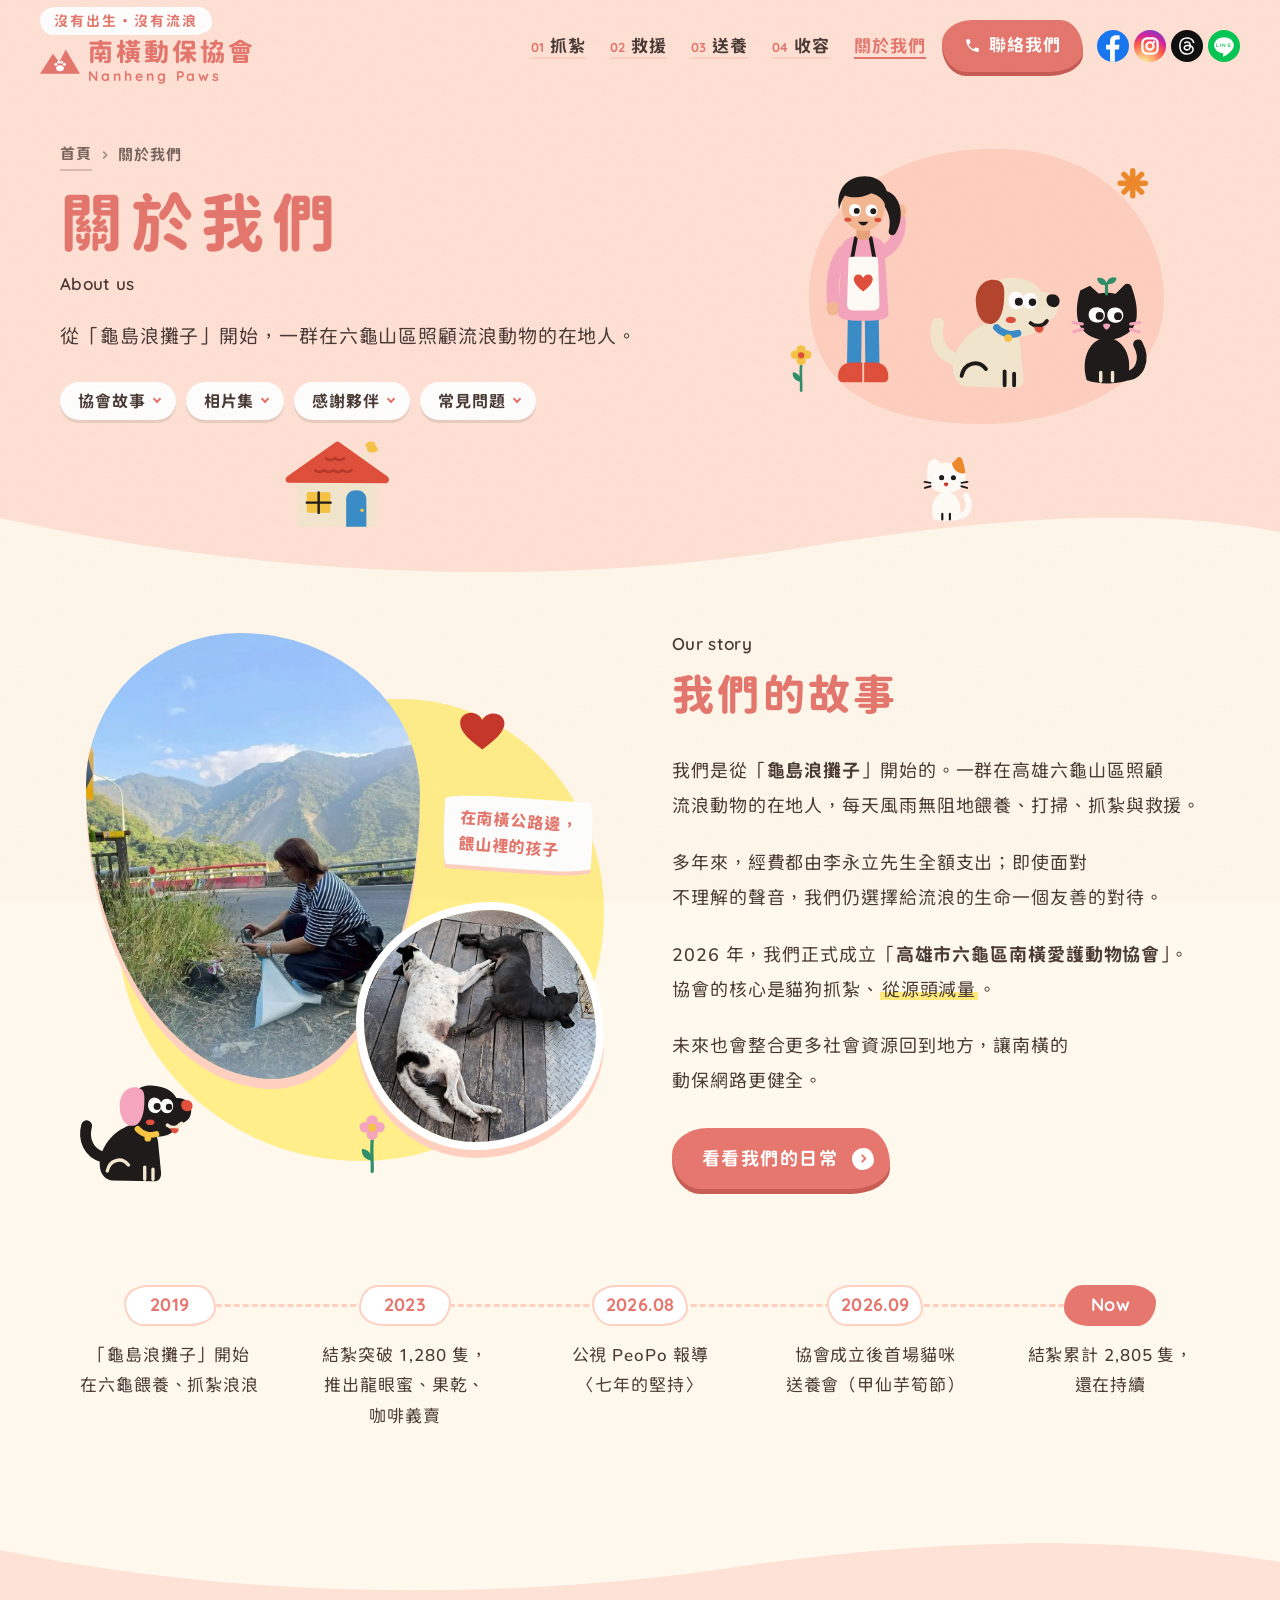
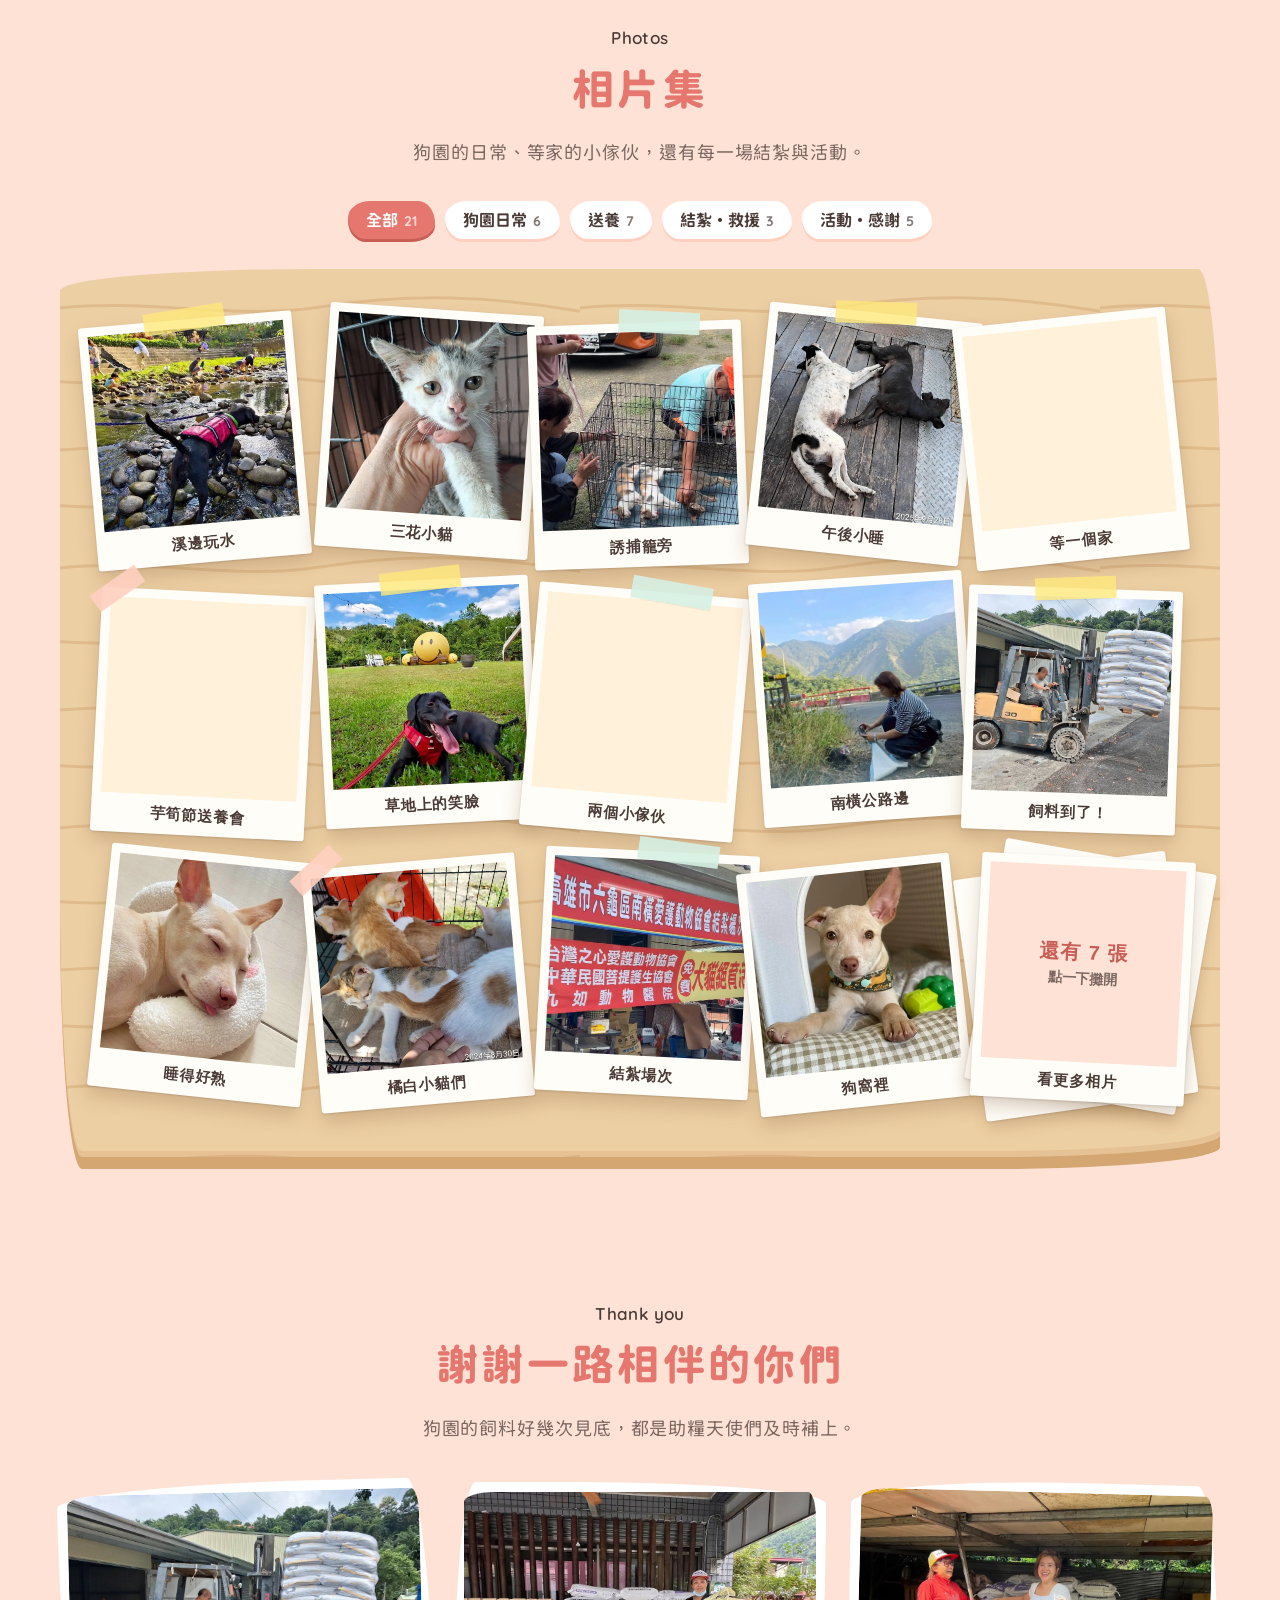
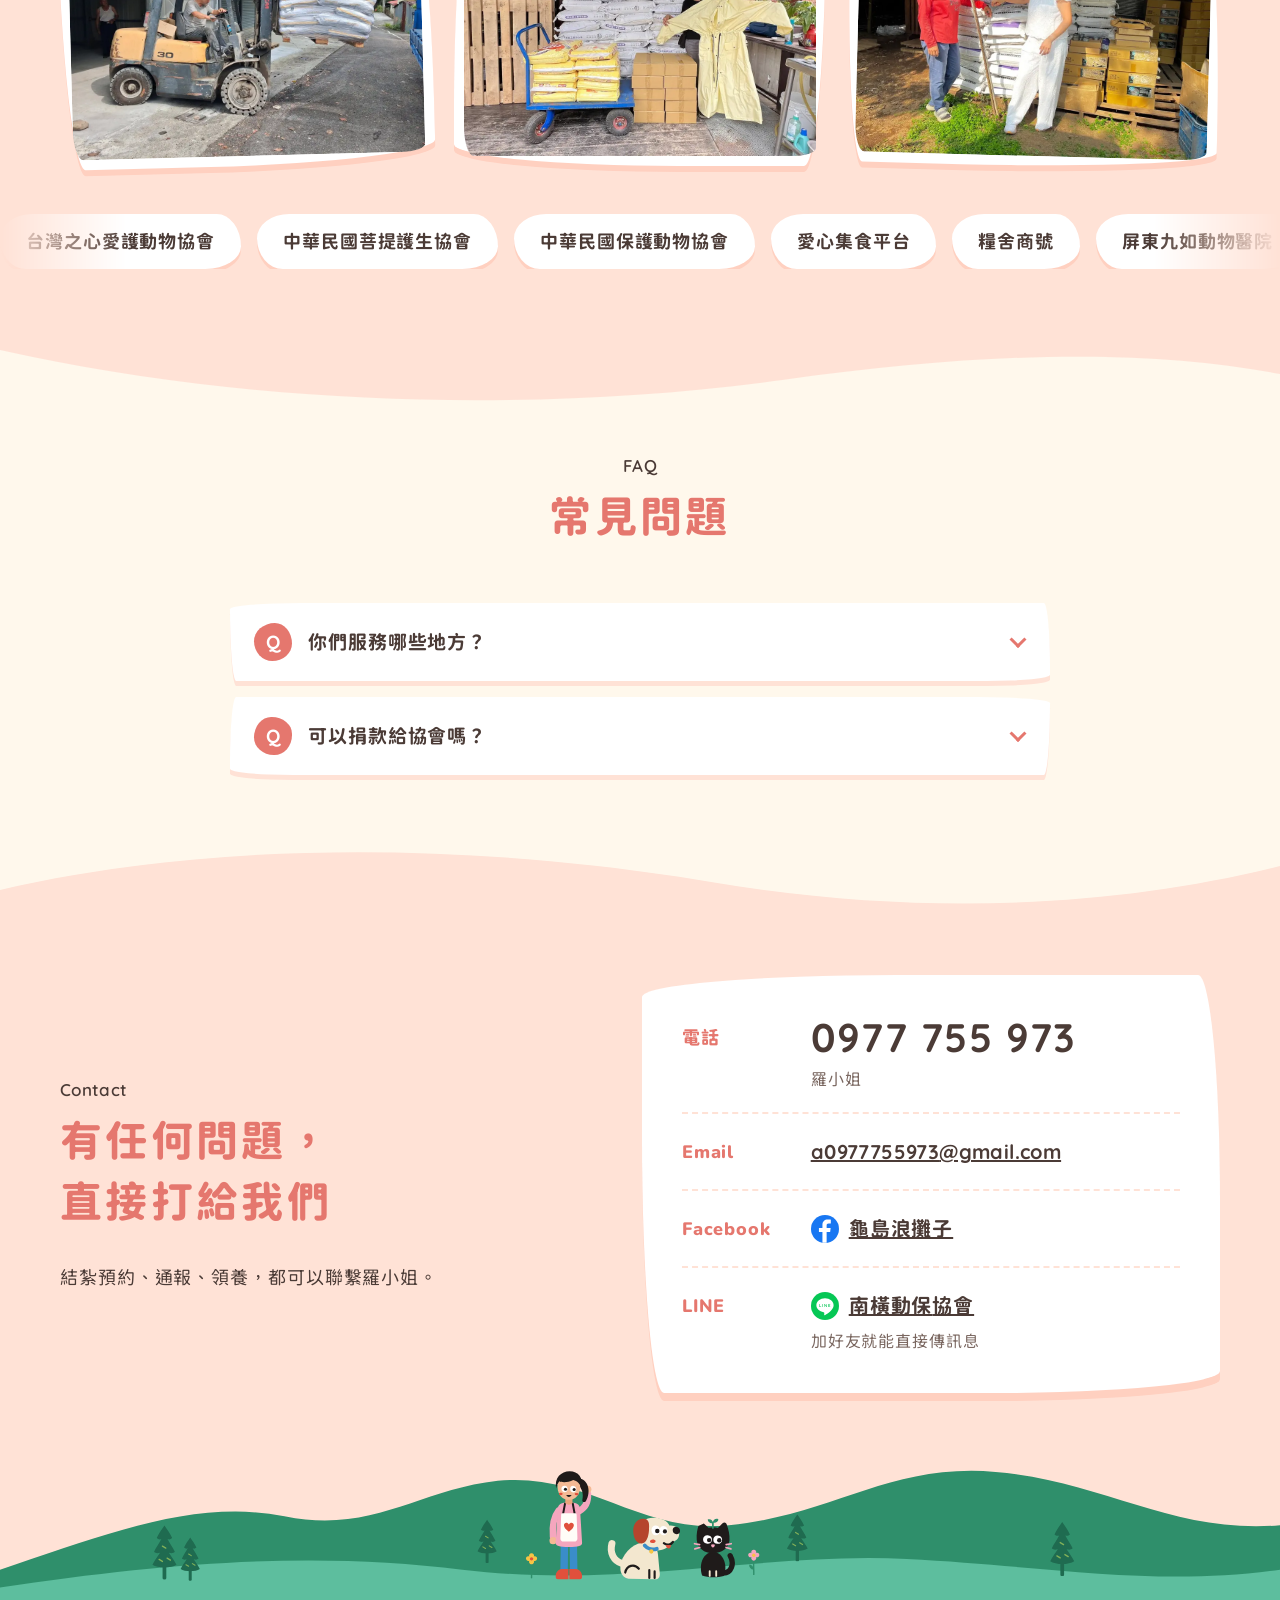
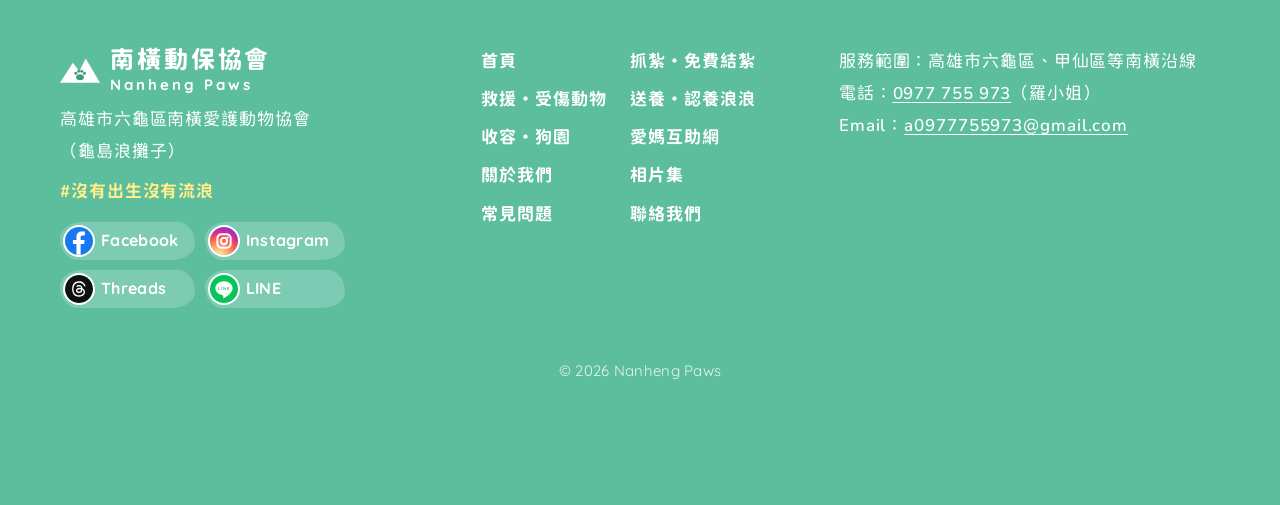
==== commit 83a7e310: "拿掉「最新消息」，改成看社群 - 首頁的最新消息卡片拿掉，換成 Facebook／Instagram／Threads／LINE 四個按鈕 - 頁尾選單拿掉最新消息；舊的 /#news 轉到社群按鈕那一" ====
--- a/about/index.html
+++ b/about/index.html
@@ -18,7 +18,7 @@
   <link rel="preconnect" href="https://fonts.googleapis.com">
   <link rel="preconnect" href="https://fonts.gstatic.com" crossorigin>
   <link href="https://fonts.googleapis.com/css2?family=Chiron+GoRound+TC:wght@400;500;700;800&family=Quicksand:wght@500;600;700&display=swap" rel="stylesheet">
-  <link rel="stylesheet" href="/css/style.css?v=46">
+  <link rel="stylesheet" href="/css/style.css?v=47">
   <noscript><style>.reveal{opacity:1!important;transform:none!important}.float-cta{transform:none!important;opacity:1!important;pointer-events:auto!important}</style></noscript>
 <!-- /@shared:head -->
 </head>
@@ -924,7 +924,6 @@
         <a href="/tnr/#aima">愛媽互助網</a>
         <a href="/about/">關於我們</a>
         <a href="/about/#gallery">相片集</a>
-        <a href="/#news">最新消息</a>
         <a href="/about/#faq">常見問題</a>
         <a href="#contact">聯絡我們</a>
       </nav>
@@ -952,7 +951,7 @@
 </div>
 
 <script src="/js/main.js?v=35" defer></script>
-<script src="/js/sheet.js?v=4" defer></script>
+<script src="/js/sheet.js?v=5" defer></script>
 <!-- /@shared:bottom -->
 </body>
 </html>
--- a/css/style.css
+++ b/css/style.css
@@ -2571,12 +2571,11 @@
 .pp--next { margin-left: auto; align-items: flex-end; text-align: right; }
 .pp--next small::after { content: " ›"; }
 
-/* 首頁：成果數字和四大主軸連成一片；最新消息改米色，跟下面的聯絡我們分開 */
+/* 首頁：成果數字和四大主軸連成一片 */
 .impact--joined { padding-bottom: 40px; }
 .impact--joined + .work { padding-top: 0; }
 .impact--joined + .work > .wave--top { display: none; }
 .work-more { margin-top: 12px; font-size: 17px; }
-.news--cream { background: var(--cream); padding-bottom: 150px; }
 
 /* 收容頁 */
 .shelter { position: relative; padding: 20px 0 150px; }
@@ -2633,7 +2632,6 @@
   .pp span { font-size: 18px; }
   .pp b { margin-right: 6px; }
   .impact--joined { padding-bottom: 30px; }
-  .news--cream { padding-bottom: 100px; }
   .shelter { padding-bottom: 110px; }
   .shelter .daily { margin-top: 64px; }
   .shelter-help { padding-bottom: 150px; }
@@ -2641,3 +2639,33 @@
   .shelter .r-step h3 { font-size: calc(17px * min(var(--tz, 1), 1.35) / var(--tz, 1)); letter-spacing: .02em; }
 }
 .crumb-sep { width: 10px; height: 10px; color: var(--ink-2); opacity: .7; }
+
+/* 首頁：最新消息看社群（米色，把四大主軸和下面的聯絡我們分開） */
+.follow { position: relative; padding: 10px 0 150px; }
+.follow .sec-head { margin-bottom: 36px; }
+.follow-list { display: grid; grid-template-columns: repeat(4, 1fr); gap: 16px; max-width: 1000px; margin-inline: auto; }
+.follow-list a {
+  display: flex; align-items: center; gap: 12px;
+  height: 100%;
+  padding: 14px 18px;
+  border-radius: var(--pr, var(--pill-a));
+  background: #fff;
+  box-shadow: 0 4px 0 var(--peach-2);
+  text-decoration: none;
+  transition: transform .15s, box-shadow .15s;
+}
+.follow-list a:hover { transform: translateY(2px); box-shadow: 0 2px 0 var(--peach-2); }
+.follow-list svg { flex: none; width: 44px; height: 44px; }
+.follow-list span { display: flex; flex-direction: column; min-width: 0; line-height: 1.4; }
+.follow-list b { font-size: 18px; font-weight: 700; color: var(--ink); }
+.follow-list small { font-size: 14.5px; font-weight: 700; color: var(--ink-2); overflow-wrap: anywhere; }
+@media (max-width: 1000px) {
+  .follow-list { grid-template-columns: repeat(2, 1fr); max-width: 620px; }
+}
+@media (max-width: 760px) {
+  .follow { padding-bottom: 100px; }
+  .follow .sec-head { margin-bottom: 24px; }
+  .follow-list { grid-template-columns: 1fr; gap: 10px; max-width: 420px; }
+  .follow-list a { padding: 10px 16px; }
+  .follow-list svg { width: 38px; height: 38px; }
+}
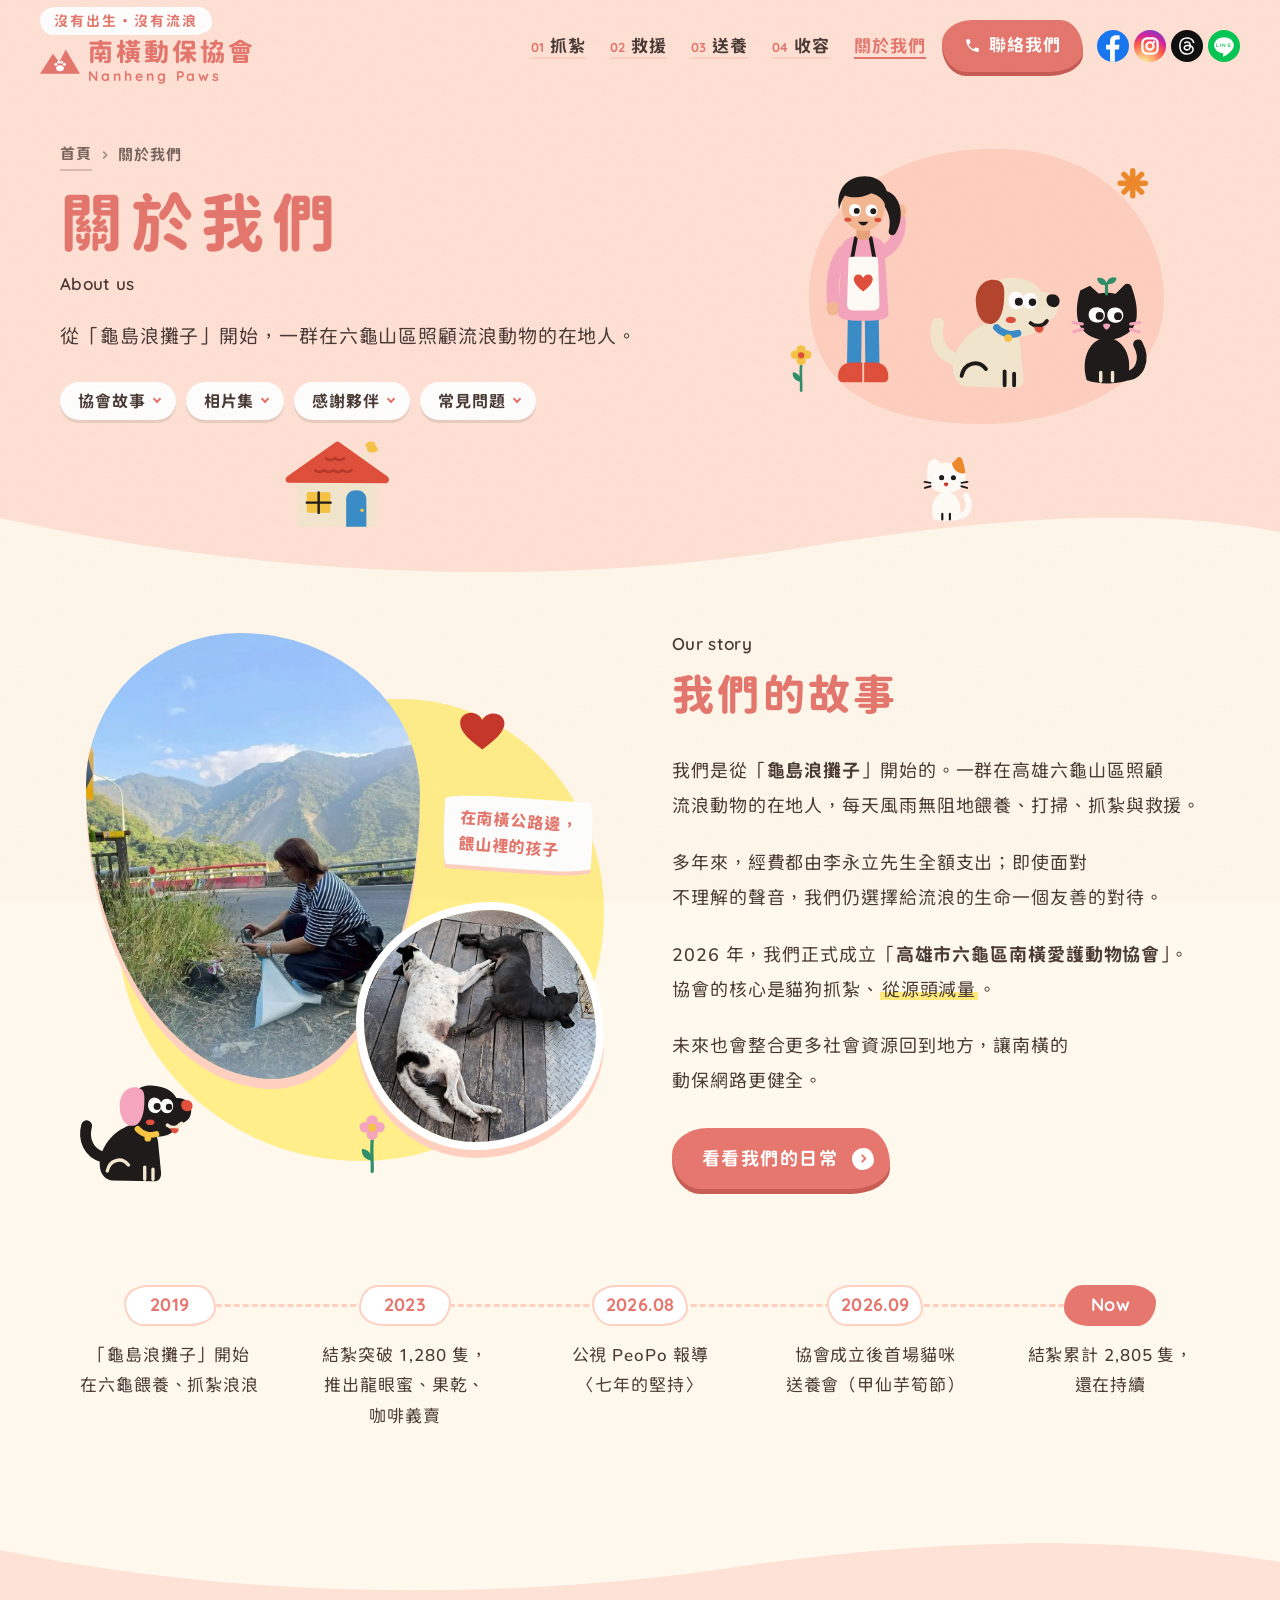
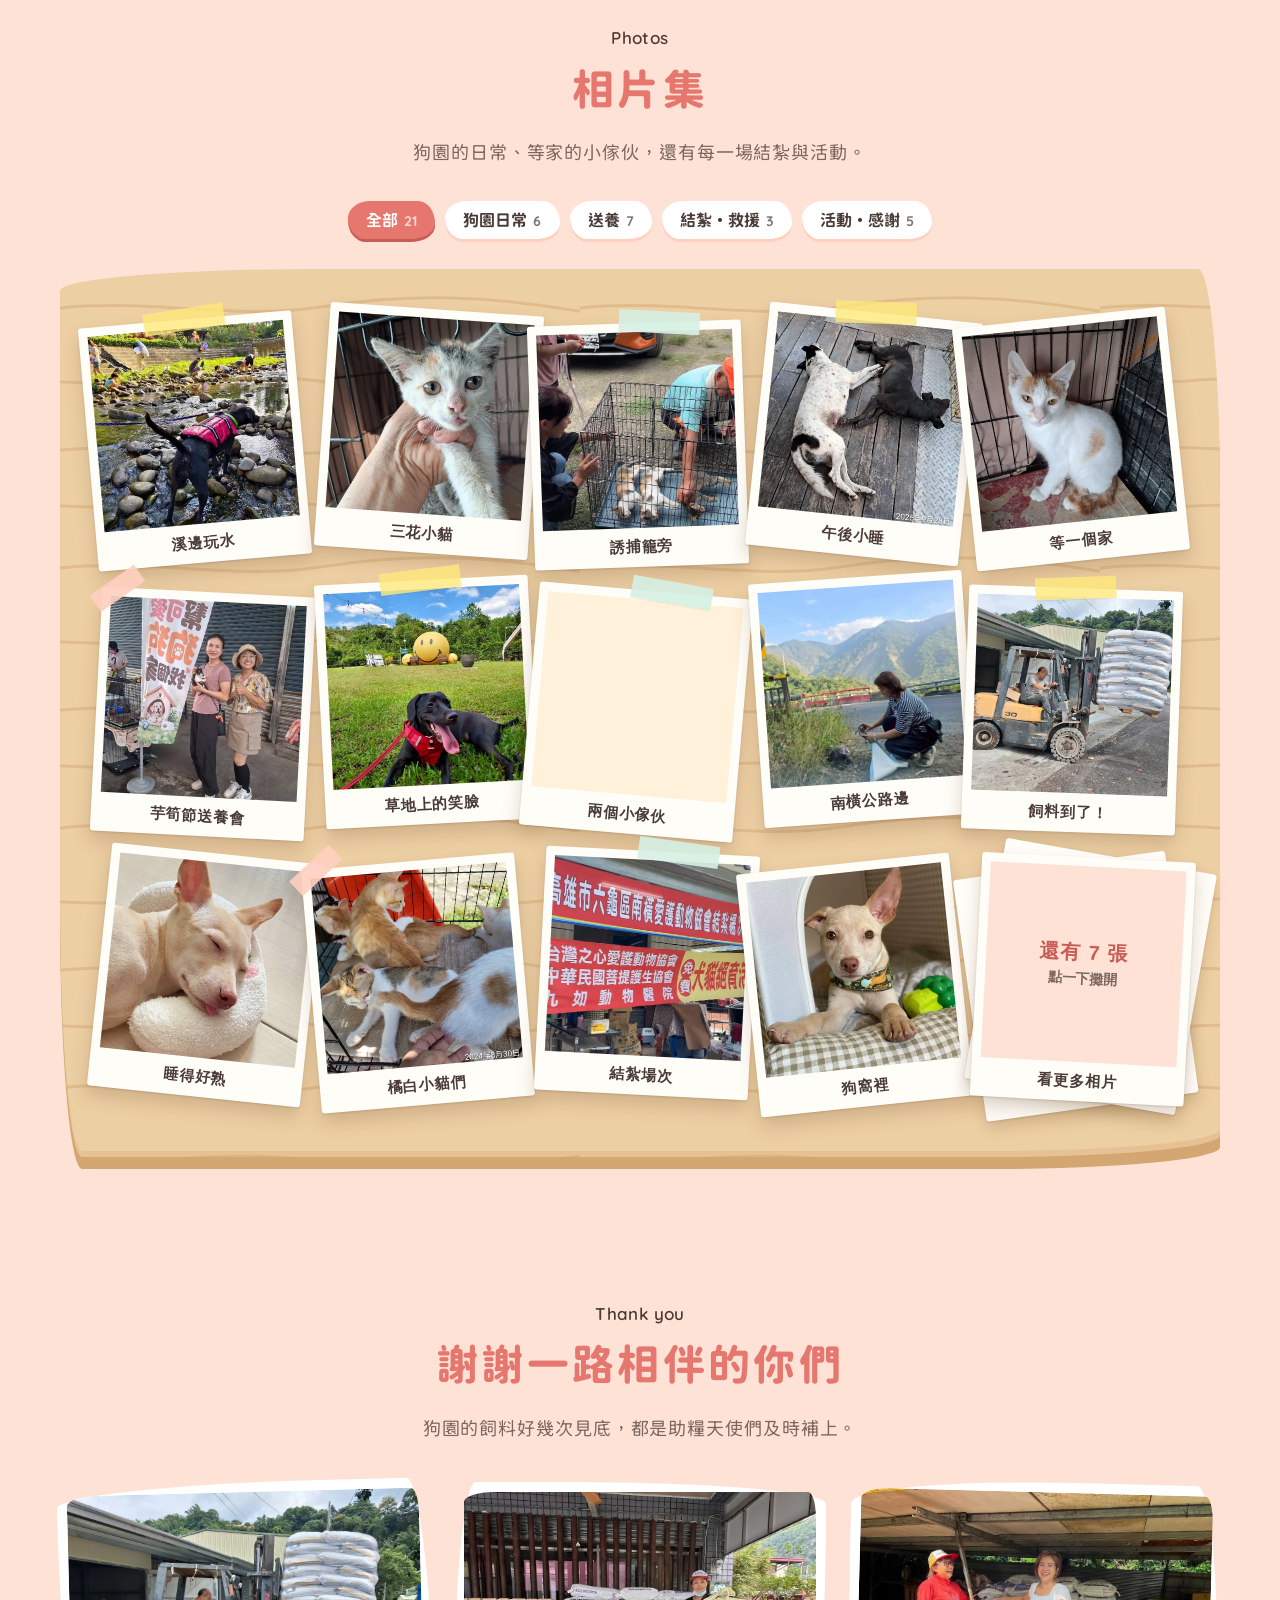
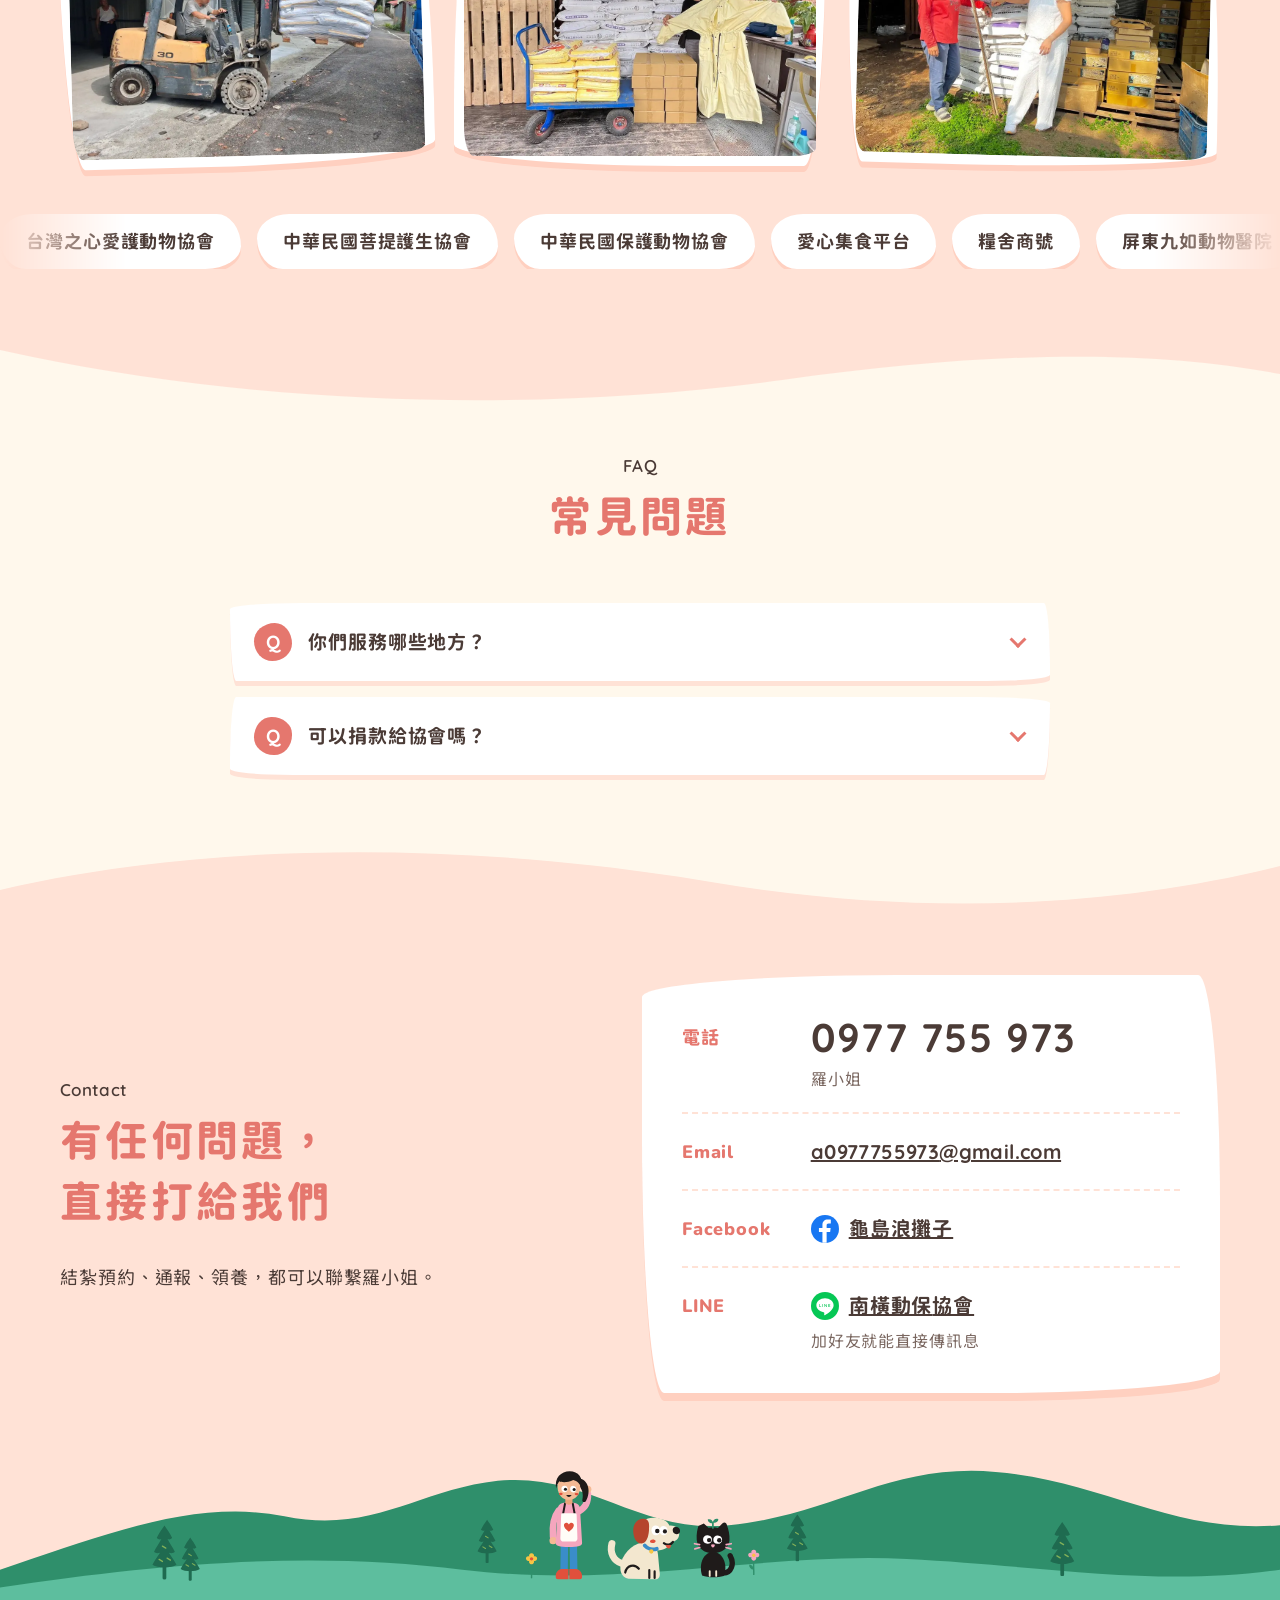
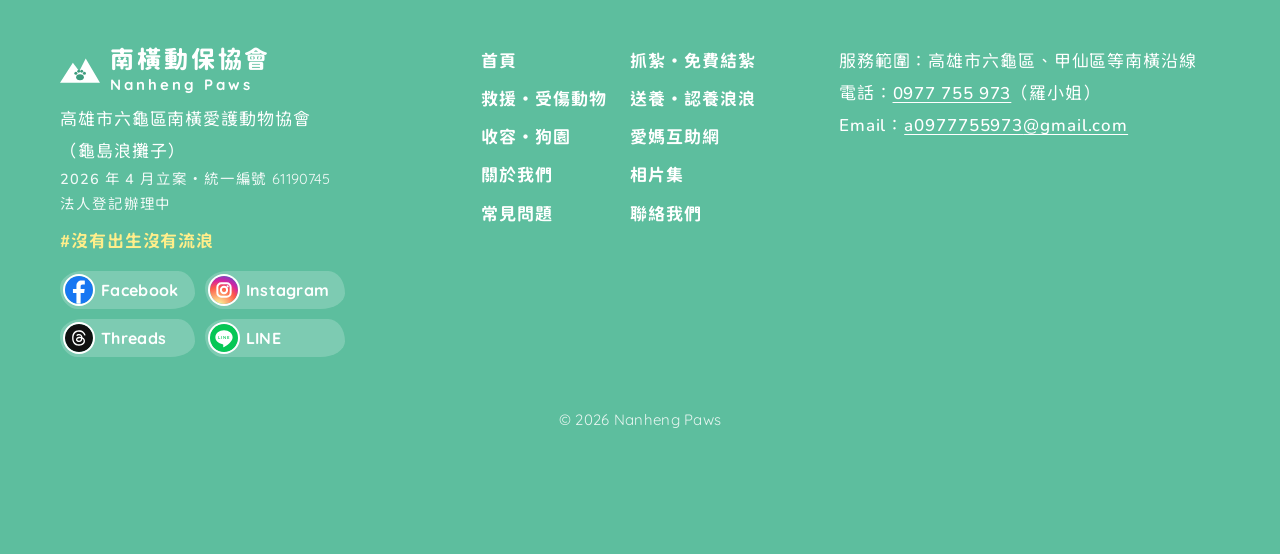
==== commit 15d77737: "補上支持方式與透明說明，物資不列品項 - 首頁副標補「七年、2,805 隻」；新增「為什麼要結紮」插畫對比 - 數字區註明從 2019 年龜島浪攤子時期起累計 - 新增「你可以怎麼幫忙」：在地（結紮、" ====
--- a/about/index.html
+++ b/about/index.html
@@ -18,7 +18,7 @@
   <link rel="preconnect" href="https://fonts.googleapis.com">
   <link rel="preconnect" href="https://fonts.gstatic.com" crossorigin>
   <link href="https://fonts.googleapis.com/css2?family=Chiron+GoRound+TC:wght@400;500;700;800&family=Quicksand:wght@500;600;700&display=swap" rel="stylesheet">
-  <link rel="stylesheet" href="/css/style.css?v=47">
+  <link rel="stylesheet" href="/css/style.css?v=48">
   <noscript><style>.reveal{opacity:1!important;transform:none!important}.float-cta{transform:none!important;opacity:1!important;pointer-events:auto!important}</style></noscript>
 <!-- /@shared:head -->
 </head>
@@ -832,7 +832,7 @@
       </details>
       <details class="faq-item reveal" id="donate">
         <summary><span class="q en">Q</span>可以捐款給協會嗎？</summary>
-        <div class="faq-a"><p>協會正在辦理法人登記。拿到政府核發的勸募許可之前，依法不能公開募款，所以這裡暫時不放捐款帳號。</p><p>拿到許可後，會在這裡公開捐款方式和收支。</p></div>
+        <div class="faq-a"><p>協會正在辦理法人登記。拿到政府核發的勸募許可之前，依法不能公開募款，所以這裡暫時不放捐款帳號。</p><p>拿到許可後，會在這裡公開捐款方式和收支。現在最好的支持，是分享和認養。</p></div>
       </details>
     </div>
   </div>
@@ -907,6 +907,7 @@
           </span>
         </p>
         <p>高雄市六龜區南橫愛護動物協會<br>（龜島浪攤子）</p>
+        <p class="footer-reg">2026 年 4 月立案・統一編號 <span class="en">61190745</span><br>法人登記辦理中</p>
         <p class="footer-slogan">#沒有出生沒有流浪</p>
         <div class="footer-social" role="group" aria-label="社群媒體">
           <a class="social-pill" href="https://www.facebook.com/profile.php?id=100063551122273" target="_blank" rel="noopener"><svg aria-hidden="true"><use href="#icon-fb"/></svg><span class="en">Facebook</span></a>
@@ -950,8 +951,8 @@
   </a>
 </div>
 
-<script src="/js/main.js?v=35" defer></script>
-<script src="/js/sheet.js?v=5" defer></script>
+<script src="/js/main.js?v=36" defer></script>
+<script src="/js/sheet.js?v=6" defer></script>
 <!-- /@shared:bottom -->
 </body>
 </html>
--- a/css/style.css
+++ b/css/style.css
@@ -2640,32 +2640,119 @@
 }
 .crumb-sep { width: 10px; height: 10px; color: var(--ink-2); opacity: .7; }
 
-/* 首頁：最新消息看社群（米色，把四大主軸和下面的聯絡我們分開） */
-.follow { position: relative; padding: 10px 0 150px; }
-.follow .sec-head { margin-bottom: 36px; }
-.follow-list { display: grid; grid-template-columns: repeat(4, 1fr); gap: 16px; max-width: 1000px; margin-inline: auto; }
-.follow-list a {
-  display: flex; align-items: center; gap: 12px;
-  height: 100%;
-  padding: 14px 18px;
-  border-radius: var(--pr, var(--pill-a));
-  background: #fff;
-  box-shadow: 0 4px 0 var(--peach-2);
+
+/* =========================================================
+   首頁：為什麼要結紮（接在「與其一直收容…」後面）
+   ========================================================= */
+.why { max-width: 880px; margin: -40px auto 88px; text-align: center; }
+.why-title { font-size: 24px; font-weight: 800; letter-spacing: .08em; color: var(--ink); }
+.why-compare { display: grid; grid-template-columns: 1fr 1fr; gap: 18px; margin-top: 20px; }
+.why-card {
+  display: flex; flex-direction: column; align-items: center;
+  margin: 0;
+  padding: 14px 14px 18px;
+  border-radius: var(--hr, var(--hand-a));
+  background: #fff;
+  box-shadow: 0 5px 0 var(--peach-2);
+}
+.why-card--yes { --hr: var(--hand-b); }
+.why-card svg { display: block; width: 100%; max-width: 300px; height: auto; aspect-ratio: 200 / 140; overflow: visible; }
+.why-card figcaption { display: flex; flex-direction: column; margin-top: 6px; }
+.why-card strong { font-size: 21px; font-weight: 800; letter-spacing: .06em; color: var(--coral); }
+.why-card--yes strong { color: var(--mint-dk); }
+.why-card span { font-size: 16px; line-height: 1.6; color: var(--ink-2); }
+.why-text { margin-top: 22px; font-size: 19px; font-weight: 700; line-height: 1.9; }
+
+/* =========================================================
+   首頁：你可以怎麼幫忙（在地／外地）＋關於捐款
+   ========================================================= */
+.assist { position: relative; padding: 10px 0 150px; }
+.assist .sec-head { margin-bottom: 36px; }
+.assist-groups { display: grid; grid-template-columns: 1fr 1fr; gap: 24px; max-width: 1040px; margin-inline: auto; }
+.assist-group {
+  padding: 22px 22px 24px;
+  border-radius: var(--hr, var(--hand-a));
+  background: var(--peach);
+}
+.assist-group:nth-child(2) { --hr: var(--hand-b); background: var(--sky); }
+.assist-group-title {
+  display: flex; align-items: center; justify-content: center; gap: 10px;
+  font-size: 22px; font-weight: 800; letter-spacing: .08em; color: var(--ink);
+}
+.assist-group-title svg { width: 28px; height: 28px; flex: none; }
+.assist-list { display: grid; gap: 10px; margin-top: 16px; }
+.assist-act, .assist-follow {
+  display: flex; align-items: center; gap: 14px;
+  width: 100%;
+  padding: 12px 16px 12px 12px;
+  border: 0;
+  border-radius: 20px;
+  background: #fff;
+  box-shadow: 0 3px 0 rgba(75, 59, 54, .1);
+  font: inherit;
+  color: var(--ink);
+  text-align: left;
   text-decoration: none;
-  transition: transform .15s, box-shadow .15s;
-}
-.follow-list a:hover { transform: translateY(2px); box-shadow: 0 2px 0 var(--peach-2); }
-.follow-list svg { flex: none; width: 44px; height: 44px; }
-.follow-list span { display: flex; flex-direction: column; min-width: 0; line-height: 1.4; }
-.follow-list b { font-size: 18px; font-weight: 700; color: var(--ink); }
-.follow-list small { font-size: 14.5px; font-weight: 700; color: var(--ink-2); overflow-wrap: anywhere; }
+}
+.assist-act { cursor: pointer; transition: transform .15s, box-shadow .15s; }
+.assist-act:hover { transform: translateY(2px); box-shadow: 0 1px 0 rgba(75, 59, 54, .1); }
+.assist-ico {
+  flex: none;
+  display: grid; place-items: center;
+  width: 54px; height: 54px;
+  border-radius: var(--br, var(--blob-a));
+  background: var(--ic, var(--cream));
+}
+.assist-ico svg { width: 66%; height: 66%; overflow: visible; }
+.assist-txt { flex: 1; display: flex; flex-direction: column; min-width: 0; line-height: 1.45; }
+.assist-txt b { font-size: 19px; font-weight: 800; letter-spacing: .04em; }
+.assist-txt small { font-size: 15px; font-weight: 700; color: var(--ink-2); }
+.assist-chev { flex: none; width: 12px; height: 12px; color: var(--coral); }
+.assist-follow { flex-wrap: wrap; }
+.assist-social { display: flex; gap: 6px; }
+.assist-social a { display: grid; place-items: center; width: 40px; height: 40px; border-radius: 50%; transition: transform .15s; }
+.assist-social a:hover { transform: translateY(-2px); }
+.assist-social svg { width: 34px; height: 34px; }
+
+.promise {
+  display: flex; align-items: flex-start; gap: 18px;
+  max-width: 1040px;
+  margin: 28px auto 0;
+  padding: 20px 24px;
+  border-radius: 24px;
+  border: 2px dashed var(--peach-2);
+  background: #fff;
+}
+.promise-icon { flex: none; width: 52px; height: auto; margin-top: 4px; }
+.promise-body h3 { font-size: 19px; font-weight: 800; letter-spacing: .06em; color: var(--ink); }
+.promise-body p { margin-top: 4px; font-size: 16px; line-height: 1.8; color: var(--ink-2); }
+.promise-body .promise-best { font-weight: 800; color: var(--coral-dk); }
+
+/* 頁尾：立案資訊 */
+.footer-reg { font-size: 14.5px; line-height: 1.7; opacity: .92; }
+
 @media (max-width: 1000px) {
-  .follow-list { grid-template-columns: repeat(2, 1fr); max-width: 620px; }
+  .assist-groups { grid-template-columns: 1fr; max-width: 620px; }
+  .promise { max-width: 620px; }
 }
 @media (max-width: 760px) {
-  .follow { padding-bottom: 100px; }
-  .follow .sec-head { margin-bottom: 24px; }
-  .follow-list { grid-template-columns: 1fr; gap: 10px; max-width: 420px; }
-  .follow-list a { padding: 10px 16px; }
-  .follow-list svg { width: 38px; height: 38px; }
-}
+  .why { margin: -24px auto 64px; }
+  .why-title { font-size: 21px; }
+  .why-compare { gap: 10px; margin-top: 14px; }
+  .why-card { padding: 8px 8px 12px; }
+  .why-card strong { font-size: calc(18px * min(var(--tz, 1), 1.35) / var(--tz, 1)); }
+  .why-card span { font-size: 14px; }
+  .why-text { font-size: 17.5px; }
+  .assist { padding-bottom: 100px; }
+  .assist .sec-head { margin-bottom: 24px; }
+  .assist-group { padding: 16px 12px 16px; }
+  .assist-group-title { font-size: 20px; }
+  .assist-act, .assist-follow { gap: 12px; padding: 10px 12px 10px 10px; }
+  .assist-ico { width: 46px; height: 46px; }
+  .assist-txt b { font-size: 17.5px; }
+  .assist-txt small { font-size: 14px; }
+  .assist-social { width: 100%; justify-content: flex-end; }
+  .promise { flex-direction: column; align-items: center; gap: 8px; padding: 16px 16px 18px; text-align: center; }
+  .promise-icon { width: 44px; margin: 0; }
+  .promise-body p { font-size: 15px; }
+}
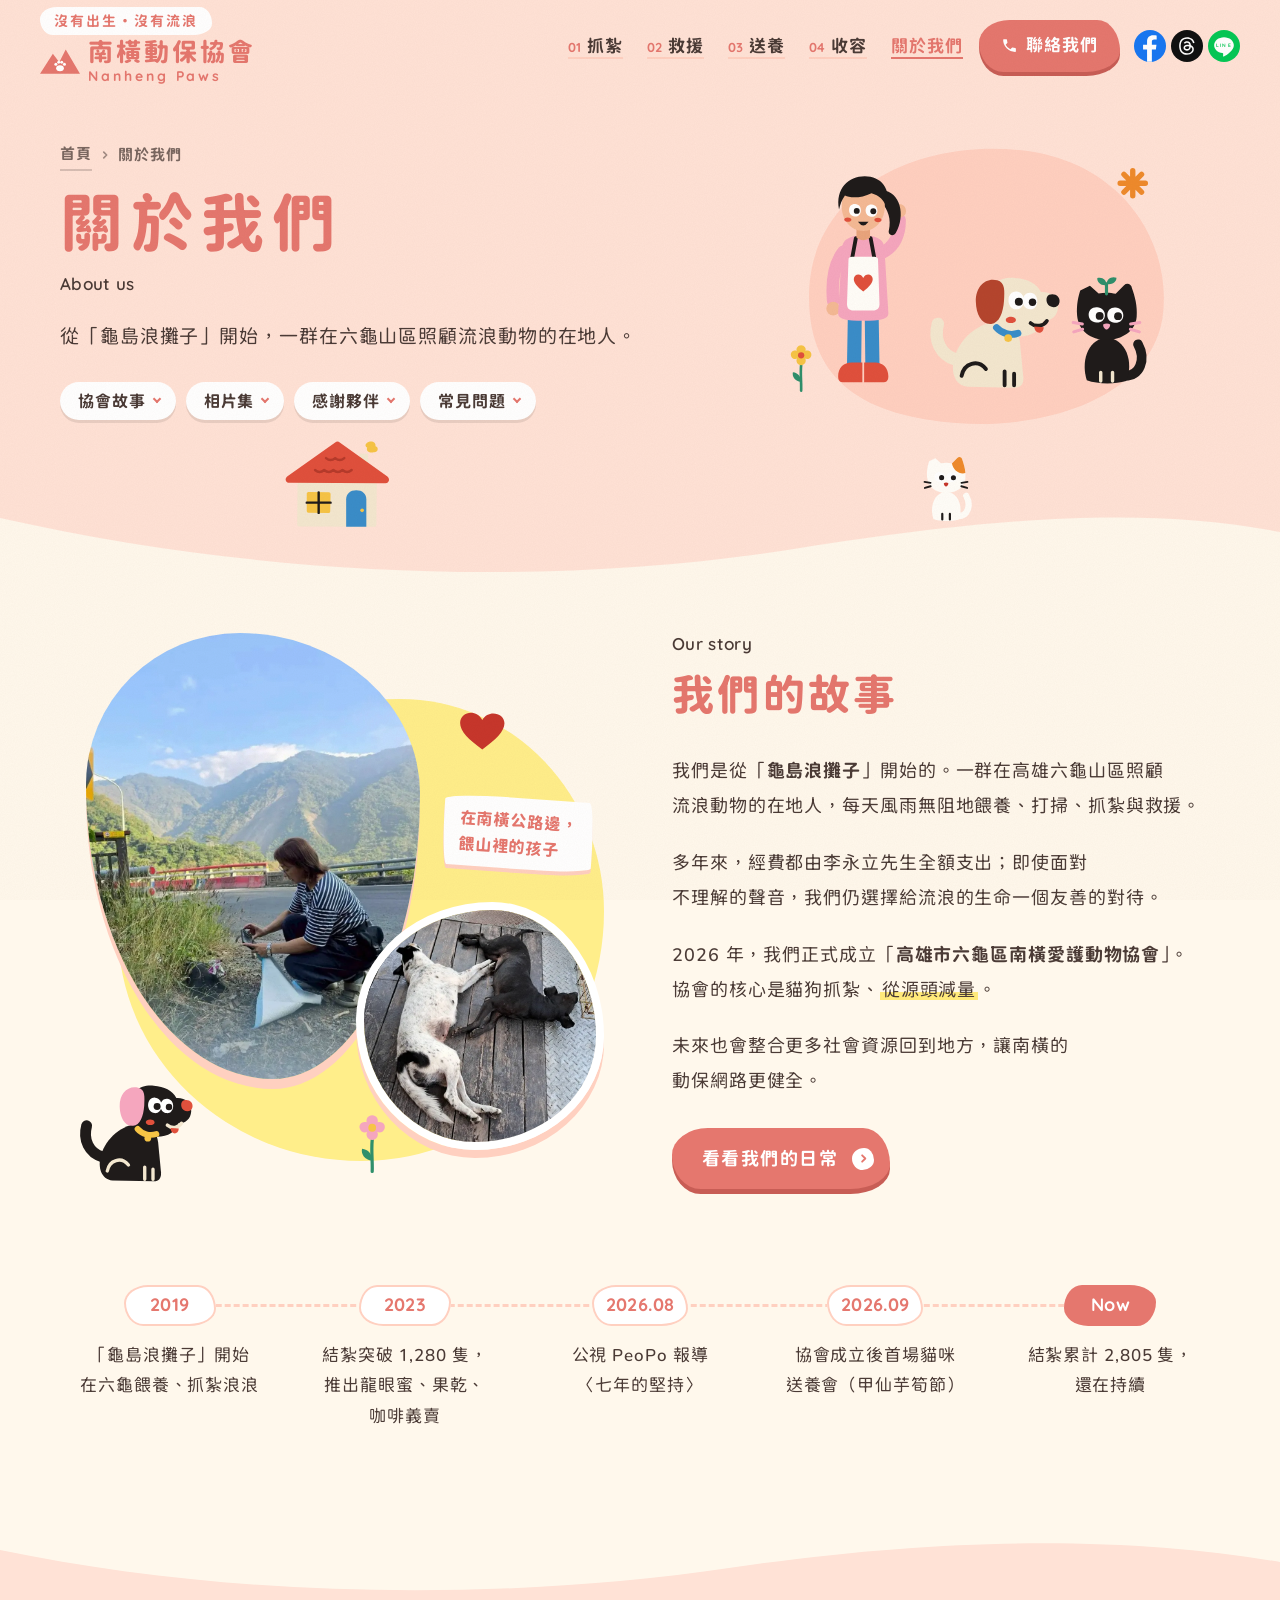
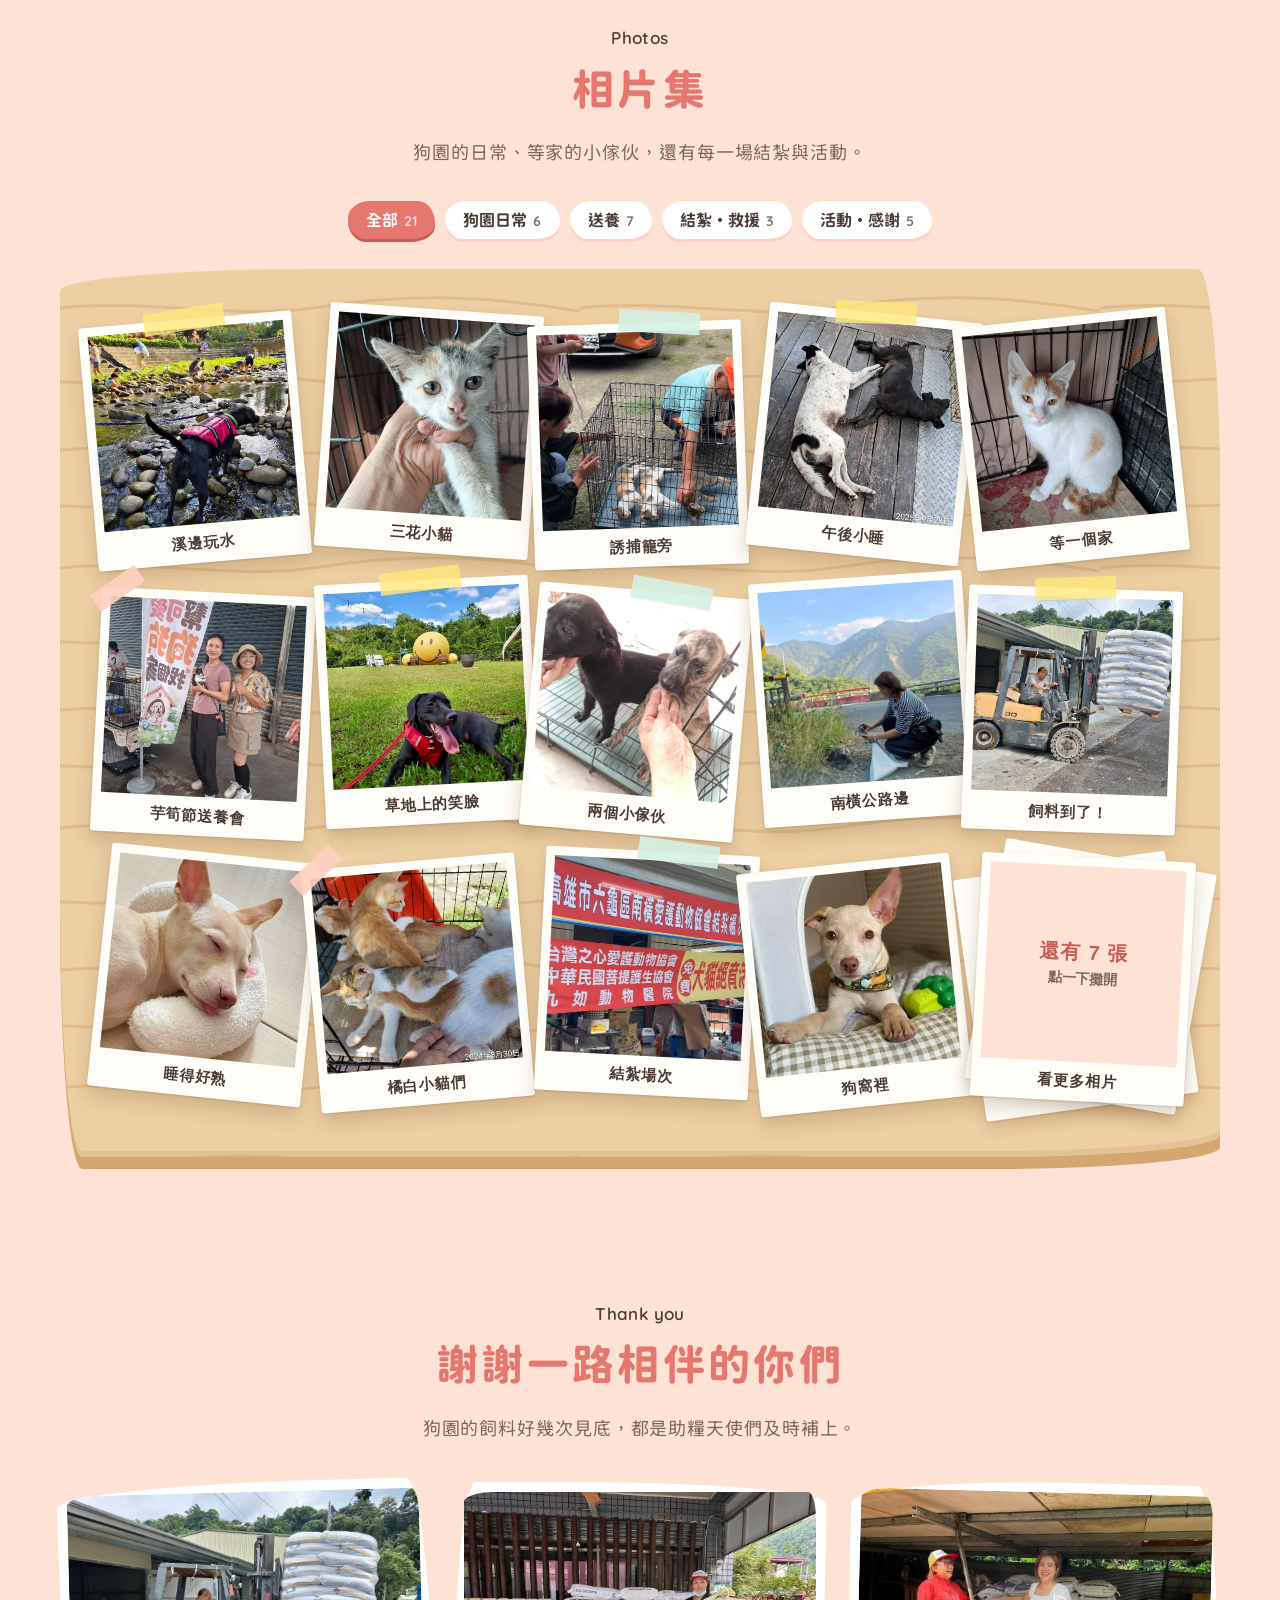
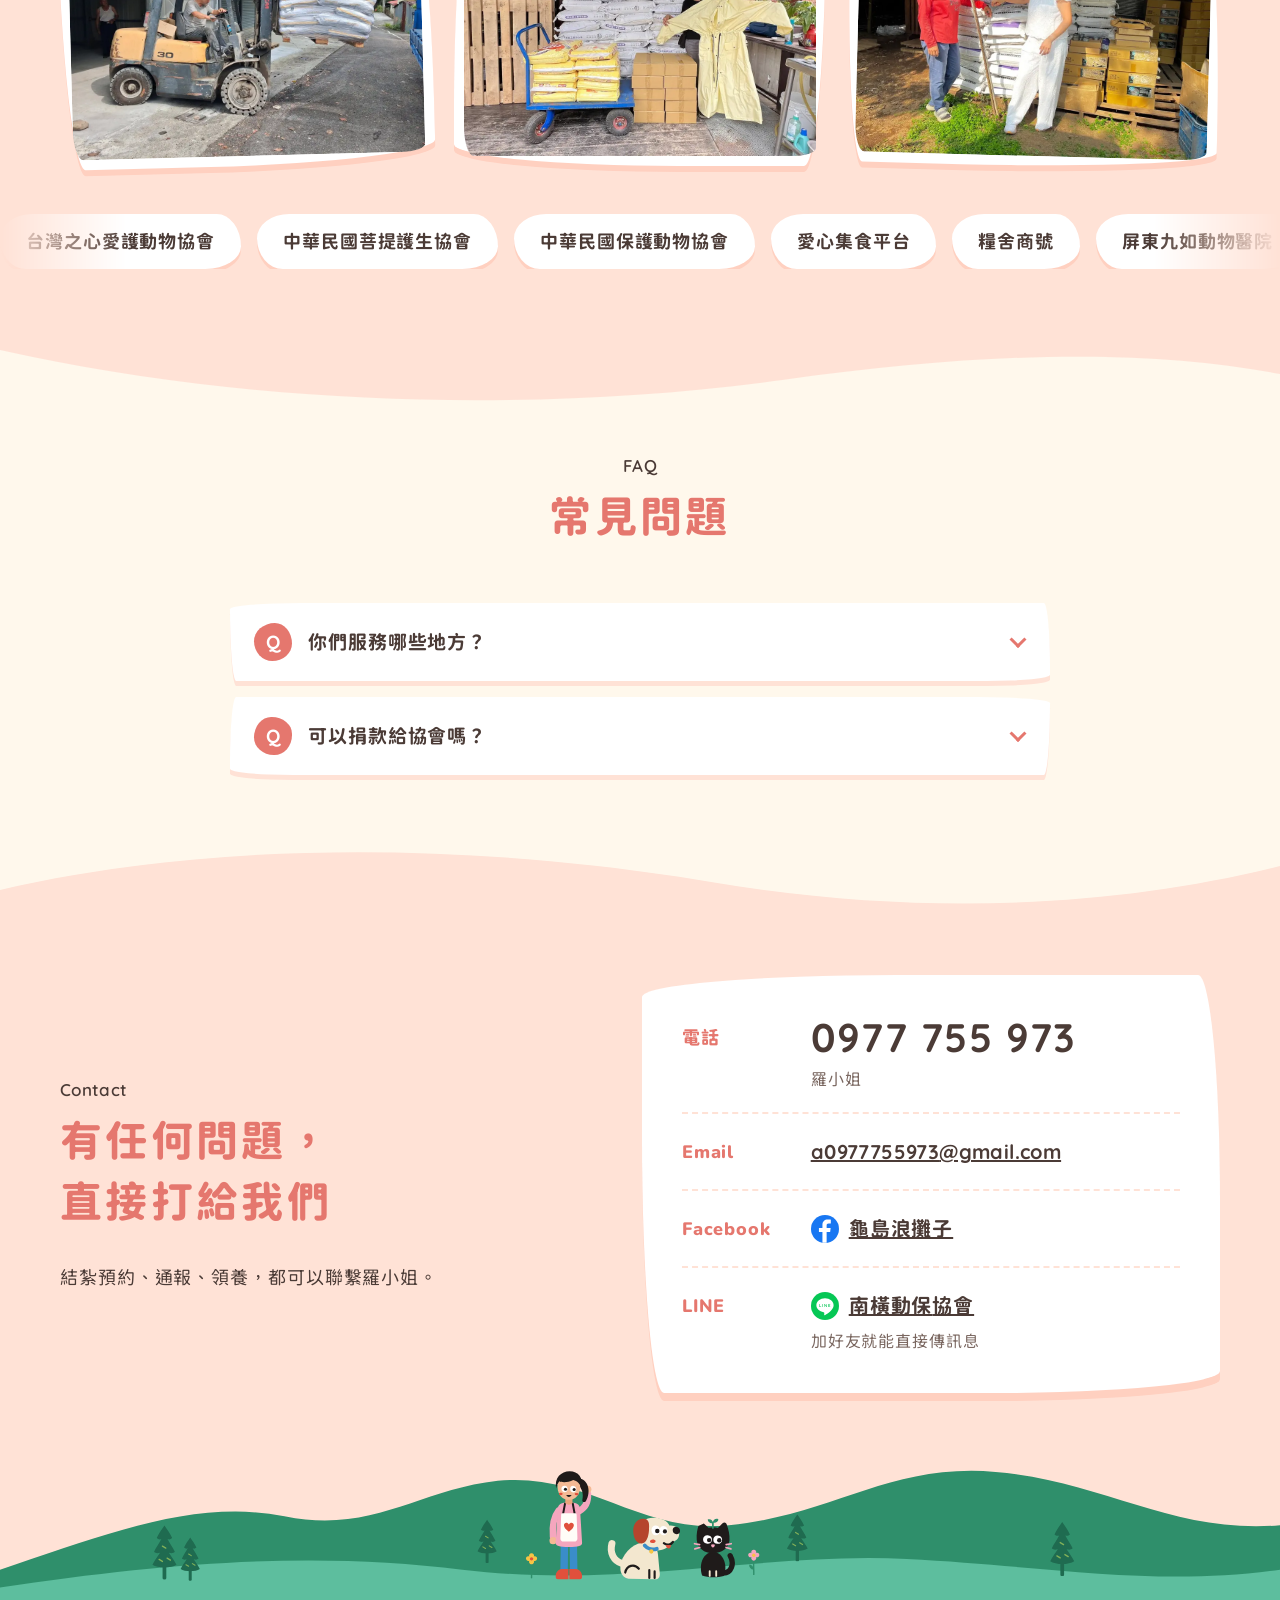
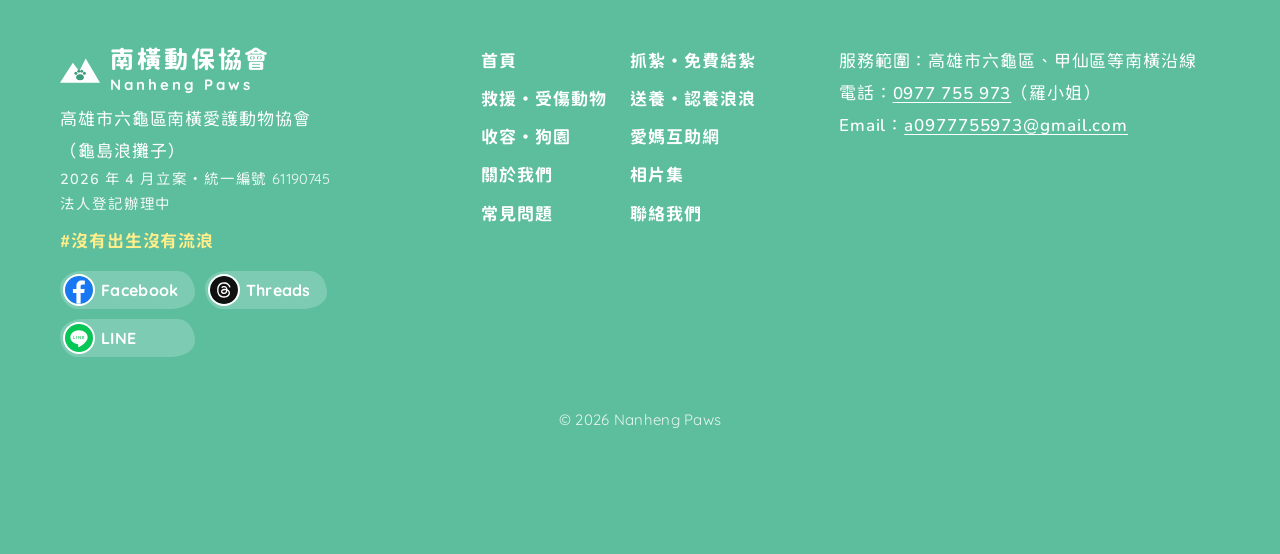
==== commit a11e8a3e: "拿掉 IG 連結（帳號已停用） - 頁首、手機選單、首頁「追蹤社群」、頁尾的 Instagram 都拿掉，只留 Facebook、Threads、LINE - 手機選單的社群那排改成三格  Co-Au" ====
--- a/about/index.html
+++ b/about/index.html
@@ -18,7 +18,7 @@
   <link rel="preconnect" href="https://fonts.googleapis.com">
   <link rel="preconnect" href="https://fonts.gstatic.com" crossorigin>
   <link href="https://fonts.googleapis.com/css2?family=Chiron+GoRound+TC:wght@400;500;700;800&family=Quicksand:wght@500;600;700&display=swap" rel="stylesheet">
-  <link rel="stylesheet" href="/css/style.css?v=48">
+  <link rel="stylesheet" href="/css/style.css?v=49">
   <noscript><style>.reveal{opacity:1!important;transform:none!important}.float-cta{transform:none!important;opacity:1!important;pointer-events:auto!important}</style></noscript>
 <!-- /@shared:head -->
 </head>
@@ -611,13 +611,10 @@
     </a>
   </nav>
 
-  <!-- 社群連結：手機太窄時只留 Facebook，其他三個在選單裡 -->
+  <!-- 社群連結：手機太窄時只留 Facebook，其他的在選單裡（IG 2026-11-20 停用後拿掉） -->
   <div class="header-social" role="group" aria-label="社群媒體">
     <a class="social-btn" href="https://www.facebook.com/profile.php?id=100063551122273" target="_blank" rel="noopener" aria-label="Facebook 粉絲專頁「龜島浪攤子」（另開新視窗）">
       <svg aria-hidden="true"><use href="#icon-fb"/></svg>
-    </a>
-    <a class="social-btn social-btn--more" href="https://www.instagram.com/nanhengpaws/" target="_blank" rel="noopener" aria-label="Instagram @nanhengpaws（另開新視窗）">
-      <svg aria-hidden="true"><use href="#icon-ig"/></svg>
     </a>
     <a class="social-btn social-btn--more" href="https://www.threads.com/@nanhengpaws" target="_blank" rel="noopener" aria-label="Threads @nanhengpaws（另開新視窗）">
       <svg aria-hidden="true"><use href="#icon-threads"/></svg>
@@ -645,7 +642,6 @@
   <a class="btn" href="tel:0977755973">撥打 0977 755 973 <span class="btn-arrow"><svg><use href="#chev"/></svg></span></a>
   <div class="mm-social" role="group" aria-label="社群媒體">
     <a href="https://www.facebook.com/profile.php?id=100063551122273" target="_blank" rel="noopener"><svg aria-hidden="true"><use href="#icon-fb"/></svg><span class="en">Facebook</span></a>
-    <a href="https://www.instagram.com/nanhengpaws/" target="_blank" rel="noopener"><svg aria-hidden="true"><use href="#icon-ig"/></svg><span class="en">Instagram</span></a>
     <a href="https://www.threads.com/@nanhengpaws" target="_blank" rel="noopener"><svg aria-hidden="true"><use href="#icon-threads"/></svg><span class="en">Threads</span></a>
     <a href="https://line.me/R/ti/p/@703xkxgt" target="_blank" rel="noopener"><svg aria-hidden="true"><use href="#icon-line"/></svg><span class="en">LINE</span></a>
   </div>
@@ -911,7 +907,6 @@
         <p class="footer-slogan">#沒有出生沒有流浪</p>
         <div class="footer-social" role="group" aria-label="社群媒體">
           <a class="social-pill" href="https://www.facebook.com/profile.php?id=100063551122273" target="_blank" rel="noopener"><svg aria-hidden="true"><use href="#icon-fb"/></svg><span class="en">Facebook</span></a>
-          <a class="social-pill" href="https://www.instagram.com/nanhengpaws/" target="_blank" rel="noopener"><svg aria-hidden="true"><use href="#icon-ig"/></svg><span class="en">Instagram</span></a>
           <a class="social-pill" href="https://www.threads.com/@nanhengpaws" target="_blank" rel="noopener"><svg aria-hidden="true"><use href="#icon-threads"/></svg><span class="en">Threads</span></a>
           <a class="social-pill" href="https://line.me/R/ti/p/@703xkxgt" target="_blank" rel="noopener"><svg aria-hidden="true"><use href="#icon-line"/></svg><span class="en">LINE</span></a>
         </div>
--- a/css/style.css
+++ b/css/style.css
@@ -503,7 +503,7 @@
 .nav-cta svg { width: 17px; height: 17px; }
 .nav-cta:hover { transform: translateY(2px); box-shadow: 0 2px 0 var(--coral-dk); }
 
-/* 社群連結：Facebook、Instagram、Threads、LINE */
+/* 社群連結：Facebook、Threads、LINE（IG 已於 2026-11-20 停用） */
 .header-social { flex: none; display: flex; gap: 8px; }
 .social-btn {
   flex: none;
@@ -518,7 +518,7 @@
 .social-btn:hover { transform: translateY(2px); box-shadow: 0 1px 0 var(--peach-2); }
 
 /* 手機選單底部：四個圖示＋名稱 */
-.mm-social { display: grid; grid-template-columns: repeat(4, 1fr); gap: 6px; }
+.mm-social { display: grid; grid-template-columns: repeat(3, 1fr); gap: 6px; }
 .mm-social a {
   display: grid; justify-items: center; gap: 6px;
   padding: 10px 2px 8px;
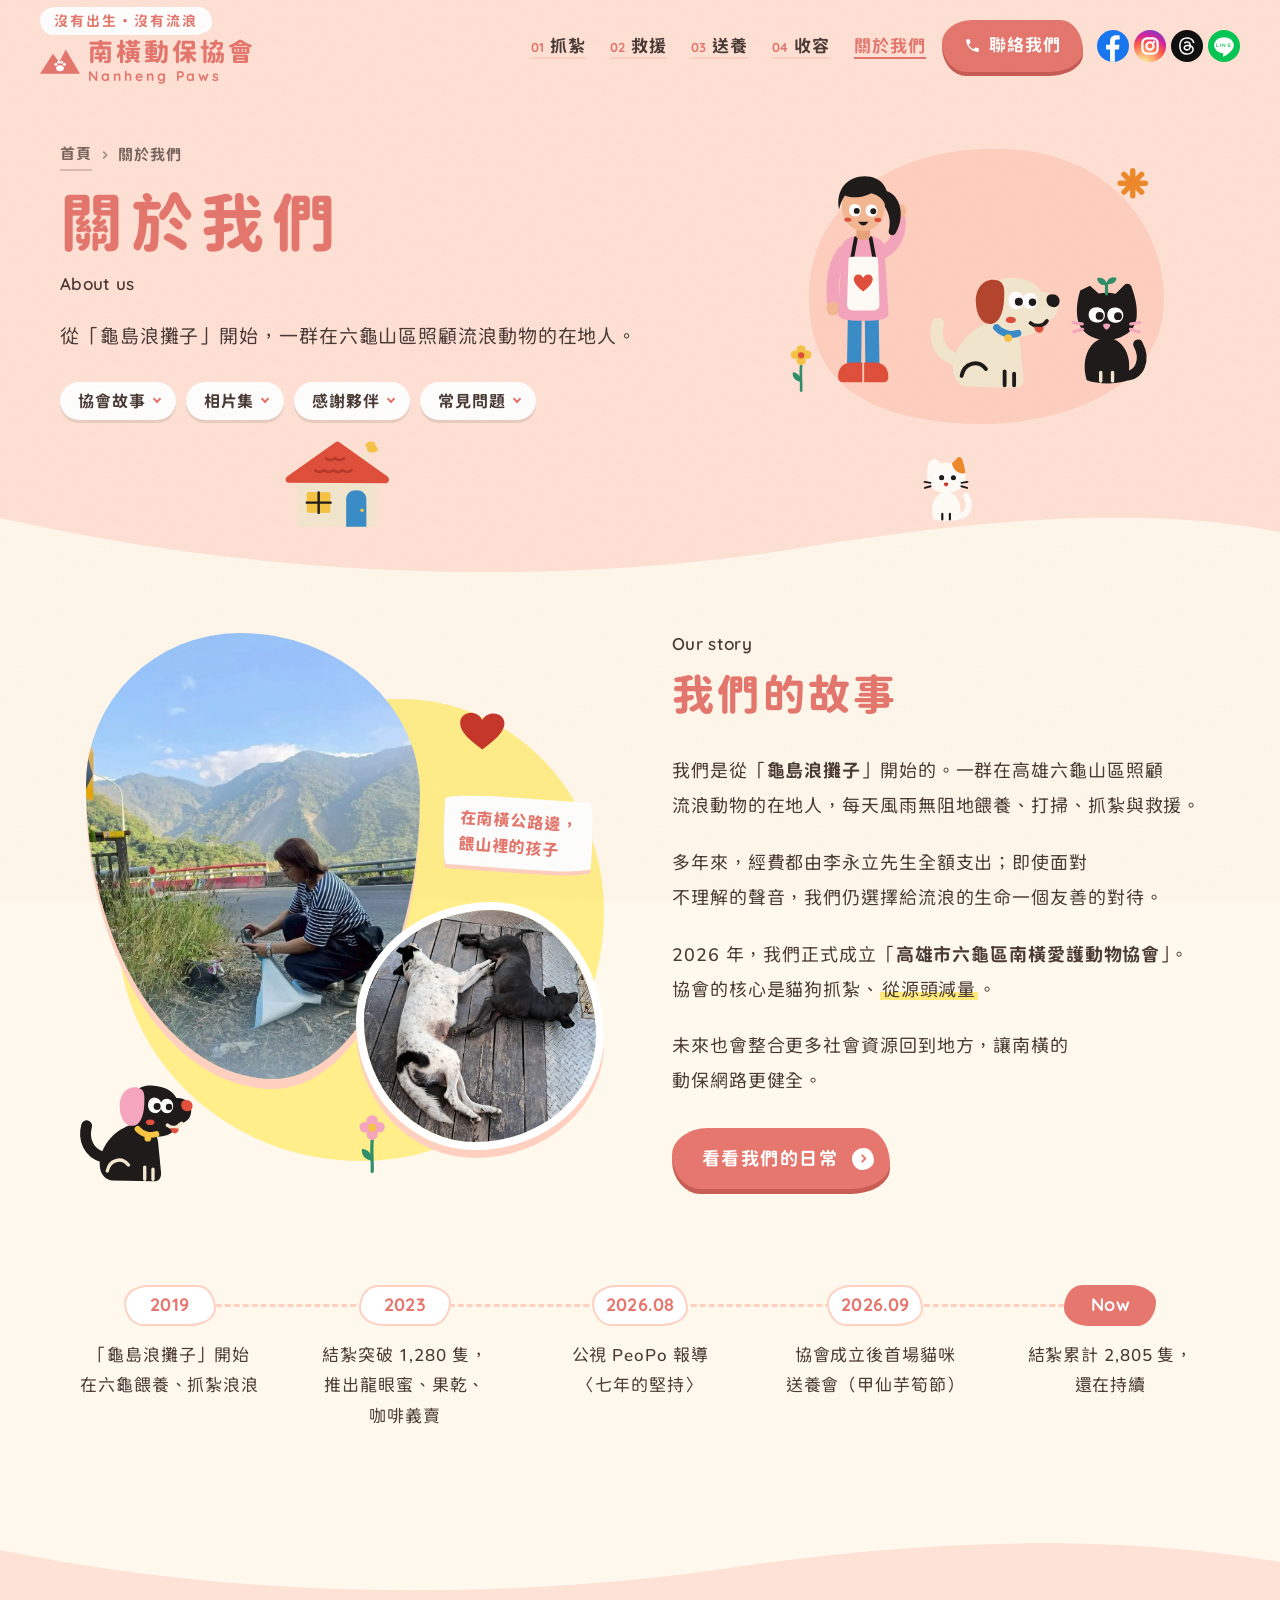
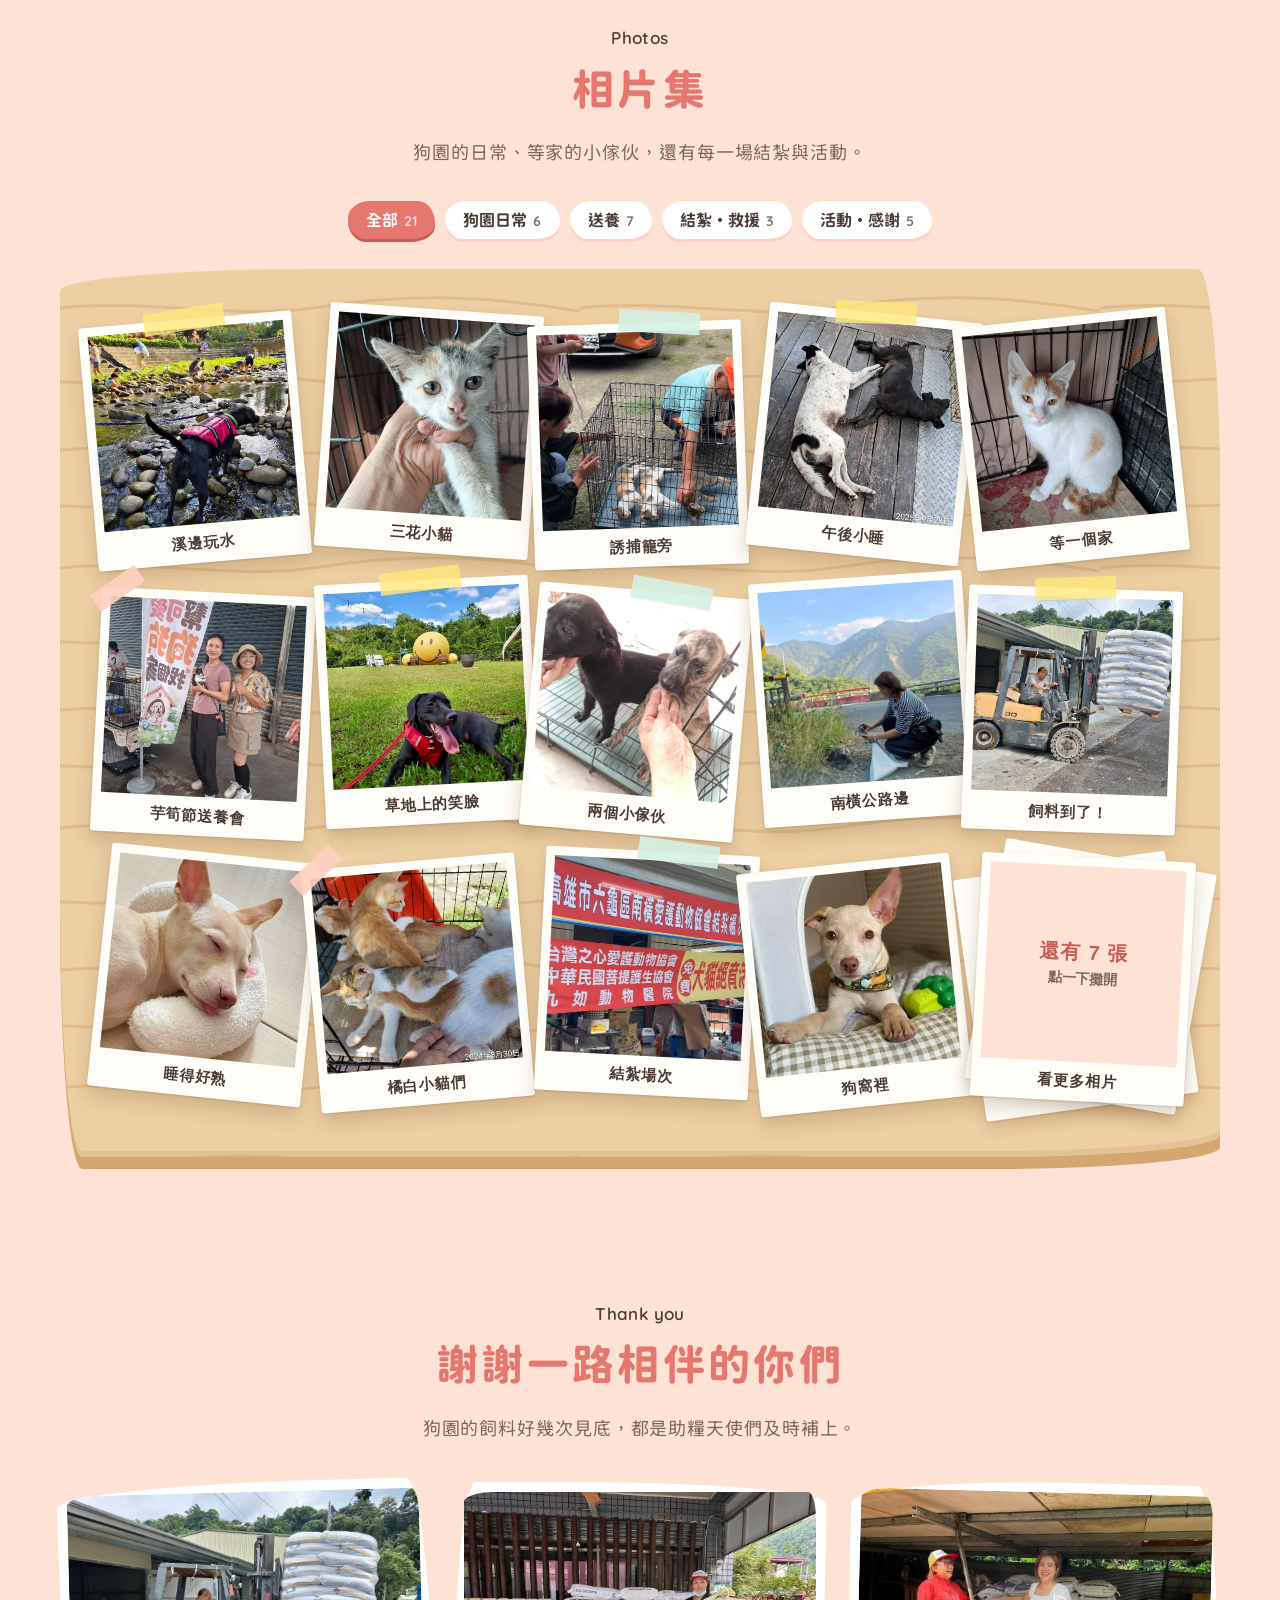
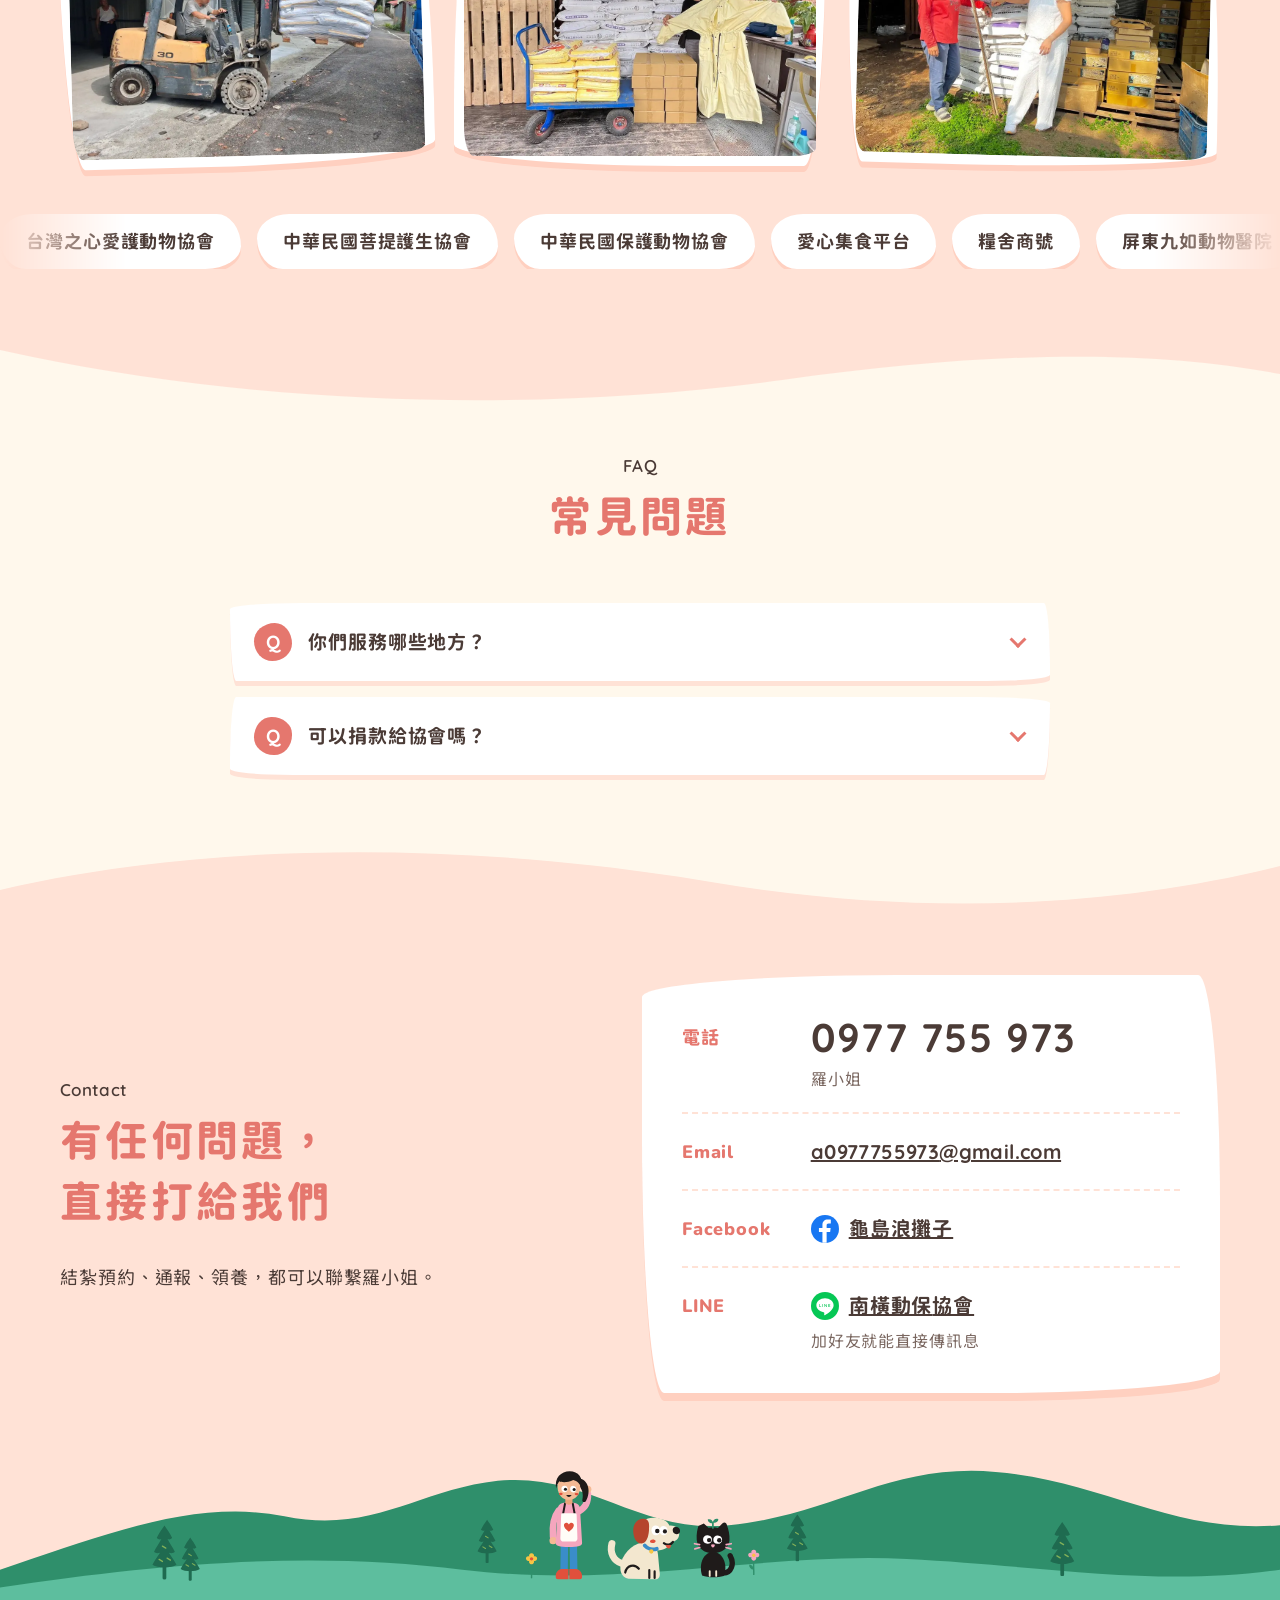
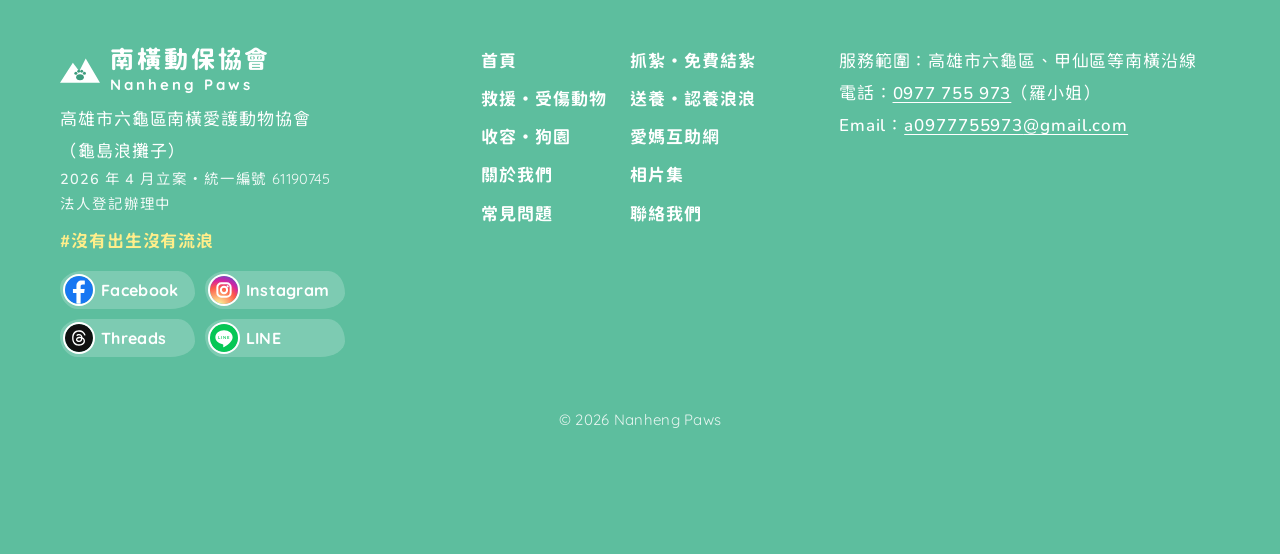
==== commit f546381d: "IG 連結改成新帳號 @nanheng.paws - 頁首、手機選單、首頁「追蹤社群」、頁尾的 Instagram 加回來，連到 https://www.instagram.com/nanheng.p" ====
--- a/about/index.html
+++ b/about/index.html
@@ -18,7 +18,7 @@
   <link rel="preconnect" href="https://fonts.googleapis.com">
   <link rel="preconnect" href="https://fonts.gstatic.com" crossorigin>
   <link href="https://fonts.googleapis.com/css2?family=Chiron+GoRound+TC:wght@400;500;700;800&family=Quicksand:wght@500;600;700&display=swap" rel="stylesheet">
-  <link rel="stylesheet" href="/css/style.css?v=49">
+  <link rel="stylesheet" href="/css/style.css?v=50">
   <noscript><style>.reveal{opacity:1!important;transform:none!important}.float-cta{transform:none!important;opacity:1!important;pointer-events:auto!important}</style></noscript>
 <!-- /@shared:head -->
 </head>
@@ -611,10 +611,13 @@
     </a>
   </nav>
 
-  <!-- 社群連結：手機太窄時只留 Facebook，其他的在選單裡（IG 2026-11-20 停用後拿掉） -->
+  <!-- 社群連結：手機太窄時只留 Facebook，其他三個在選單裡 -->
   <div class="header-social" role="group" aria-label="社群媒體">
     <a class="social-btn" href="https://www.facebook.com/profile.php?id=100063551122273" target="_blank" rel="noopener" aria-label="Facebook 粉絲專頁「龜島浪攤子」（另開新視窗）">
       <svg aria-hidden="true"><use href="#icon-fb"/></svg>
+    </a>
+    <a class="social-btn social-btn--more" href="https://www.instagram.com/nanheng.paws/" target="_blank" rel="noopener" aria-label="Instagram @nanheng.paws（另開新視窗）">
+      <svg aria-hidden="true"><use href="#icon-ig"/></svg>
     </a>
     <a class="social-btn social-btn--more" href="https://www.threads.com/@nanhengpaws" target="_blank" rel="noopener" aria-label="Threads @nanhengpaws（另開新視窗）">
       <svg aria-hidden="true"><use href="#icon-threads"/></svg>
@@ -642,6 +645,7 @@
   <a class="btn" href="tel:0977755973">撥打 0977 755 973 <span class="btn-arrow"><svg><use href="#chev"/></svg></span></a>
   <div class="mm-social" role="group" aria-label="社群媒體">
     <a href="https://www.facebook.com/profile.php?id=100063551122273" target="_blank" rel="noopener"><svg aria-hidden="true"><use href="#icon-fb"/></svg><span class="en">Facebook</span></a>
+    <a href="https://www.instagram.com/nanheng.paws/" target="_blank" rel="noopener"><svg aria-hidden="true"><use href="#icon-ig"/></svg><span class="en">Instagram</span></a>
     <a href="https://www.threads.com/@nanhengpaws" target="_blank" rel="noopener"><svg aria-hidden="true"><use href="#icon-threads"/></svg><span class="en">Threads</span></a>
     <a href="https://line.me/R/ti/p/@703xkxgt" target="_blank" rel="noopener"><svg aria-hidden="true"><use href="#icon-line"/></svg><span class="en">LINE</span></a>
   </div>
@@ -907,6 +911,7 @@
         <p class="footer-slogan">#沒有出生沒有流浪</p>
         <div class="footer-social" role="group" aria-label="社群媒體">
           <a class="social-pill" href="https://www.facebook.com/profile.php?id=100063551122273" target="_blank" rel="noopener"><svg aria-hidden="true"><use href="#icon-fb"/></svg><span class="en">Facebook</span></a>
+          <a class="social-pill" href="https://www.instagram.com/nanheng.paws/" target="_blank" rel="noopener"><svg aria-hidden="true"><use href="#icon-ig"/></svg><span class="en">Instagram</span></a>
           <a class="social-pill" href="https://www.threads.com/@nanhengpaws" target="_blank" rel="noopener"><svg aria-hidden="true"><use href="#icon-threads"/></svg><span class="en">Threads</span></a>
           <a class="social-pill" href="https://line.me/R/ti/p/@703xkxgt" target="_blank" rel="noopener"><svg aria-hidden="true"><use href="#icon-line"/></svg><span class="en">LINE</span></a>
         </div>
--- a/css/style.css
+++ b/css/style.css
@@ -503,7 +503,7 @@
 .nav-cta svg { width: 17px; height: 17px; }
 .nav-cta:hover { transform: translateY(2px); box-shadow: 0 2px 0 var(--coral-dk); }
 
-/* 社群連結：Facebook、Threads、LINE（IG 已於 2026-11-20 停用） */
+/* 社群連結：Facebook、Instagram、Threads、LINE */
 .header-social { flex: none; display: flex; gap: 8px; }
 .social-btn {
   flex: none;
@@ -518,7 +518,7 @@
 .social-btn:hover { transform: translateY(2px); box-shadow: 0 1px 0 var(--peach-2); }
 
 /* 手機選單底部：四個圖示＋名稱 */
-.mm-social { display: grid; grid-template-columns: repeat(3, 1fr); gap: 6px; }
+.mm-social { display: grid; grid-template-columns: repeat(4, 1fr); gap: 6px; }
 .mm-social a {
   display: grid; justify-items: center; gap: 6px;
   padding: 10px 2px 8px;
